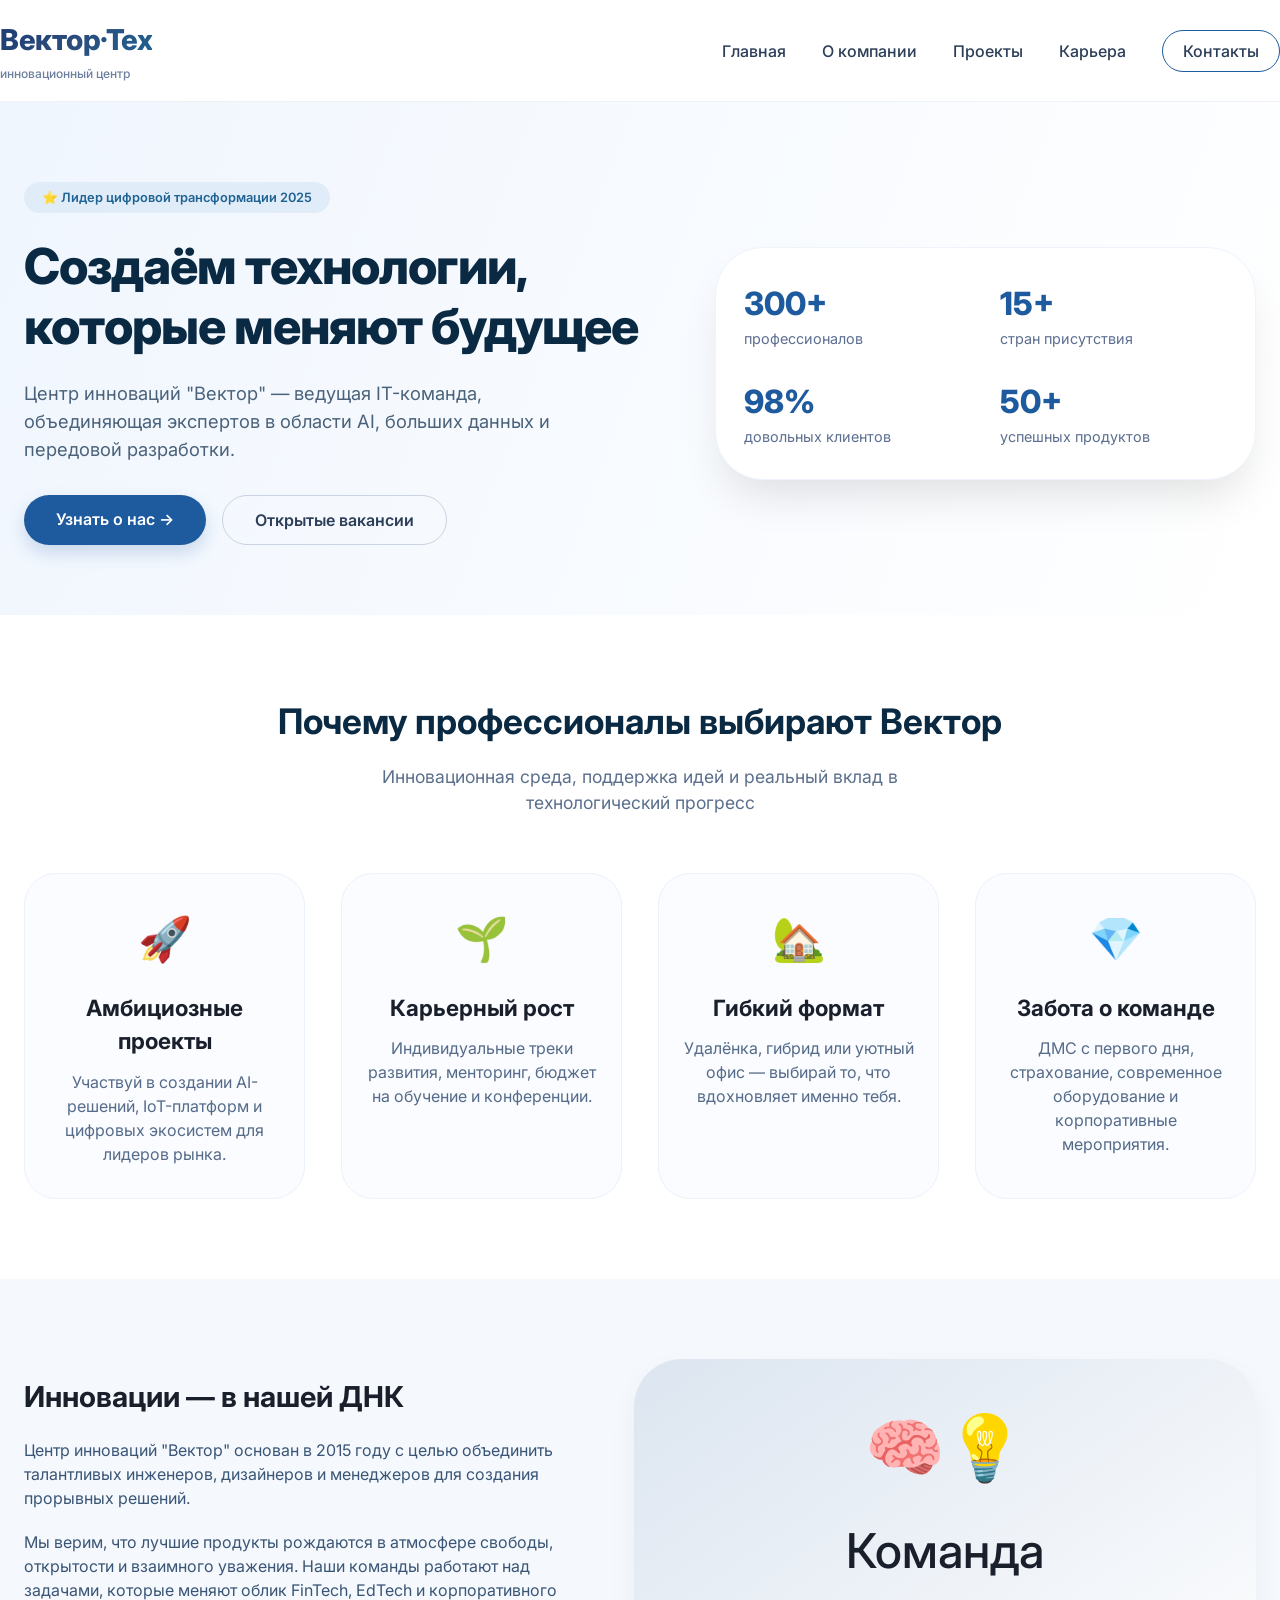
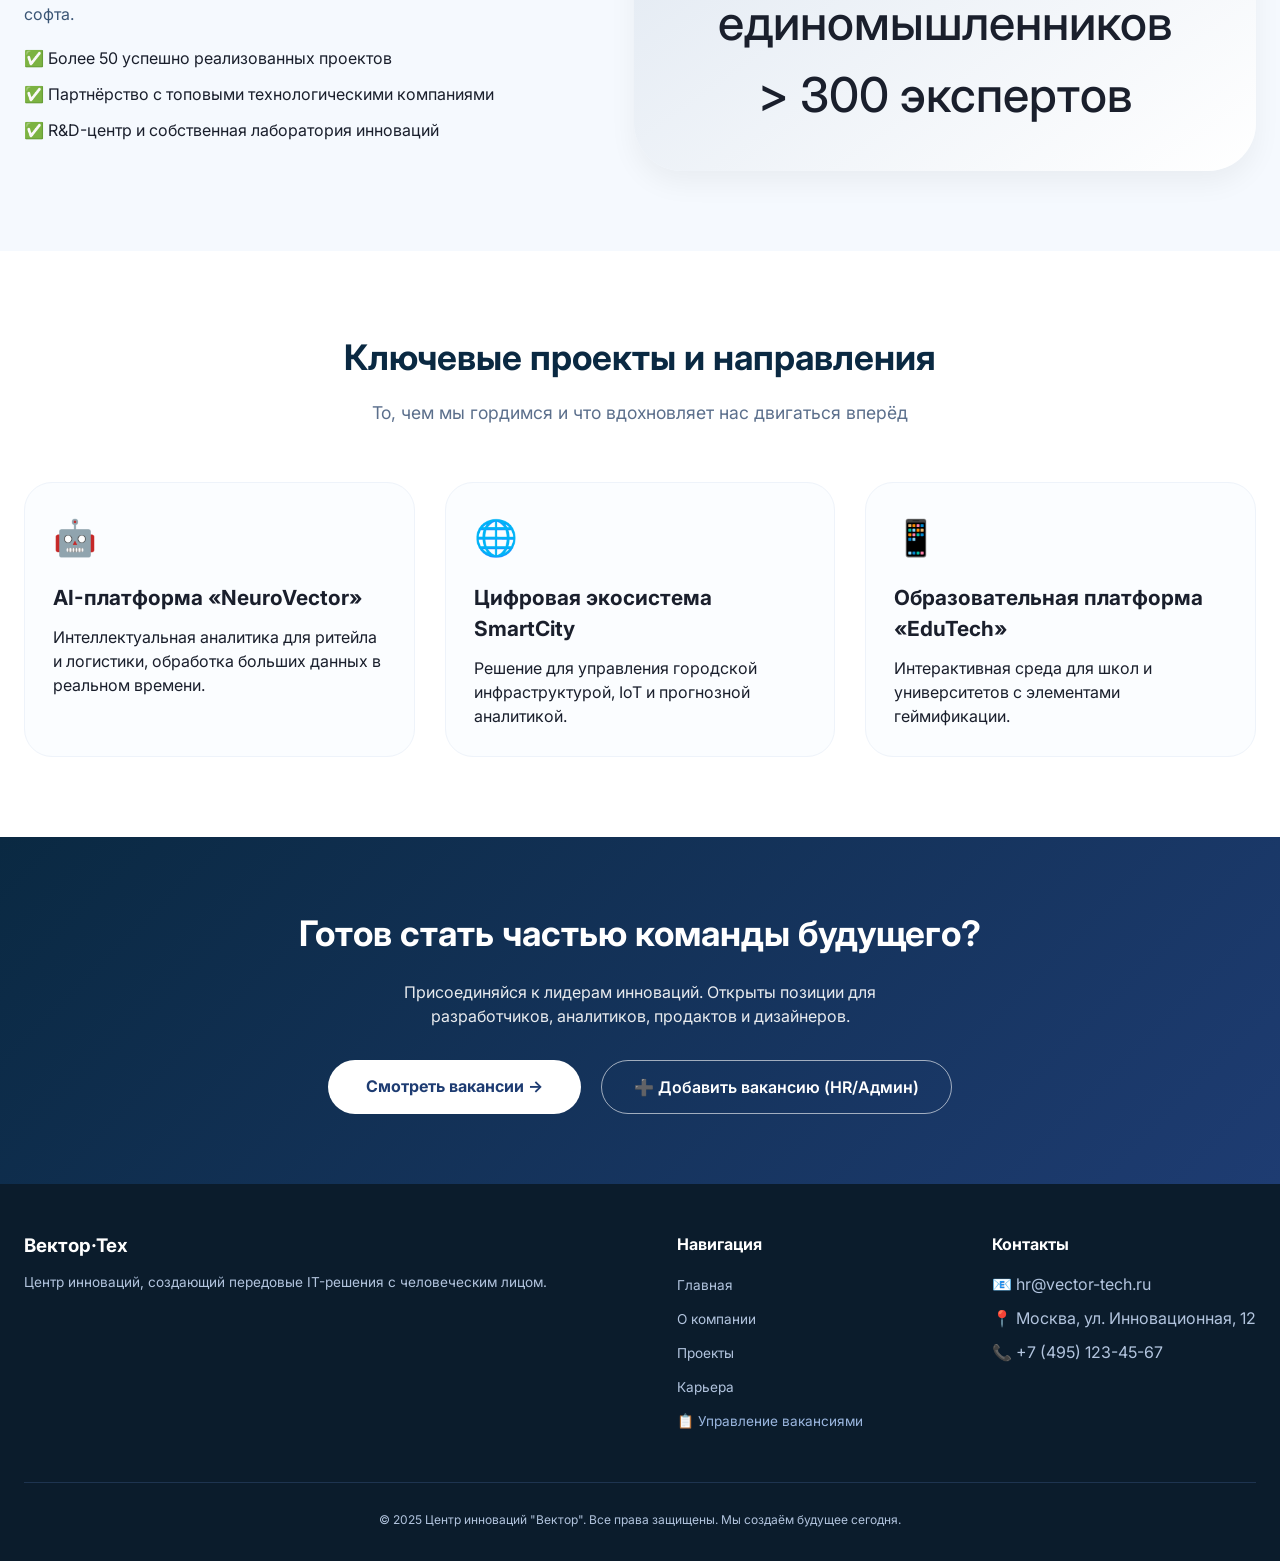
==== index.html @ 65efd5c1 "Add files via upload" ====
<!DOCTYPE html>
<html lang="ru">
<head>
    <meta charset="UTF-8">
    <meta name="viewport" content="width=device-width, initial-scale=1.0, user-scalable=yes">
    <meta name="description" content="Центр инноваций Вектор — ведущая IT-компания, создающая цифровые решения будущего. Карьера, проекты, инновации, команда профессионалов.">
    <title>Центр инноваций "Вектор" | Главная — технологии будущего</title>
    <link href="https://fonts.googleapis.com/css2?family=Inter:opsz,wght@14..32,300;14..32,400;14..32,500;14..32,600;14..32,700;14..32,800&display=swap" rel="stylesheet">
    <style>
        * {
            margin: 0;
            padding: 0;
            box-sizing: border-box;
        }

        body {
            font-family: 'Inter', sans-serif;
            background: #ffffff;
            color: #1a1f2c;
            line-height: 1.5;
            scroll-behavior: smooth;
        }

        .container {
            max-width: 1280px;
            margin: 0 auto;
            padding: 0 24px;
        }

        /* Header */
        .header {
            background: rgba(255,255,255,0.96);
            backdrop-filter: blur(8px);
            border-bottom: 1px solid #eef2f6;
            position: sticky;
            top: 0;
            z-index: 100;
        }

        .header-inner {
            display: flex;
            align-items: center;
            justify-content: space-between;
            flex-wrap: wrap;
            gap: 20px;
            padding: 18px 0;
        }

        .logo h1 {
            font-size: 1.8rem;
            font-weight: 800;
            background: linear-gradient(135deg, #1e3c72, #2b4c7c, #1f6392);
            background-clip: text;
            -webkit-background-clip: text;
            color: transparent;
            letter-spacing: -0.5px;
        }
        .logo span {
            font-size: 0.75rem;
            font-weight: 500;
            color: #6c7f9e;
            display: block;
            margin-top: 4px;
        }

        .nav-links {
            display: flex;
            gap: 36px;
            align-items: center;
        }
        .nav-links a {
            text-decoration: none;
            font-weight: 500;
            color: #2c3e58;
            transition: 0.2s;
            font-size: 1rem;
        }
        .nav-links a:hover {
            color: #1e5b9e;
        }
        .btn-outline-light {
            background: transparent;
            border: 1.5px solid #1e5b9e;
            padding: 8px 20px;
            border-radius: 40px;
            color: #1e5b9e;
            font-weight: 600;
            transition: 0.2s;
            text-decoration: none;
            display: inline-block;
        }
        .btn-outline-light:hover {
            background: #1e5b9e;
            color: white;
        }

        /* Hero секция */
        .hero {
            background: linear-gradient(110deg, #f0f6fe 0%, #ffffff 100%);
            padding: 80px 0 70px;
            position: relative;
            overflow: hidden;
        }
        .hero-grid {
            display: flex;
            flex-wrap: wrap;
            align-items: center;
            justify-content: space-between;
            gap: 48px;
        }
        .hero-content {
            flex: 1.2;
            min-width: 280px;
        }
        .hero-badge {
            background: #e1ecf9;
            display: inline-block;
            padding: 6px 18px;
            border-radius: 40px;
            font-size: 0.8rem;
            font-weight: 600;
            color: #1f6392;
            margin-bottom: 24px;
        }
        .hero-content h2 {
            font-size: 3.1rem;
            font-weight: 800;
            line-height: 1.2;
            color: #0a2942;
            margin-bottom: 24px;
            letter-spacing: -0.02em;
        }
        .hero-content p {
            font-size: 1.15rem;
            color: #4a627a;
            max-width: 540px;
            margin-bottom: 32px;
        }
        .hero-buttons {
            display: flex;
            gap: 16px;
            flex-wrap: wrap;
        }
        .btn-primary {
            background: #1e5b9e;
            color: white;
            padding: 12px 32px;
            border-radius: 44px;
            text-decoration: none;
            font-weight: 600;
            transition: 0.25s;
            display: inline-block;
            box-shadow: 0 8px 18px rgba(30,91,158,0.2);
        }
        .btn-primary:hover {
            background: #0f4574;
            transform: translateY(-2px);
            box-shadow: 0 12px 22px rgba(30,91,158,0.25);
        }
        .btn-secondary {
            background: transparent;
            border: 1.5px solid #cad3e2;
            color: #2c3e58;
            padding: 12px 32px;
            border-radius: 44px;
            text-decoration: none;
            font-weight: 600;
            transition: 0.2s;
            display: inline-block;
        }
        .btn-secondary:hover {
            border-color: #1e5b9e;
            color: #1e5b9e;
            background: #f5faff;
        }
        .hero-stats {
            flex: 0.9;
            background: white;
            border-radius: 48px;
            padding: 32px 28px;
            box-shadow: 0 25px 45px -12px rgba(0,0,0,0.12);
            border: 1px solid #eef3fc;
        }
        .stats-grid {
            display: grid;
            grid-template-columns: 1fr 1fr;
            gap: 28px;
        }
        .stat-item h3 {
            font-size: 2rem;
            font-weight: 800;
            color: #1e5b9e;
        }
        .stat-item p {
            font-size: 0.9rem;
            color: #5c6f91;
        }

        /* Преимущества */
        .features {
            padding: 80px 0;
            background: #ffffff;
        }
        .section-title {
            text-align: center;
            font-size: 2.2rem;
            font-weight: 700;
            margin-bottom: 16px;
            color: #0a2942;
        }
        .section-sub {
            text-align: center;
            color: #5b6f8c;
            max-width: 640px;
            margin: 0 auto 56px;
            font-size: 1.1rem;
        }
        .features-grid {
            display: grid;
            grid-template-columns: repeat(auto-fit, minmax(270px, 1fr));
            gap: 36px;
        }
        .feature-card {
            background: #fafcff;
            border-radius: 32px;
            padding: 32px 24px;
            text-align: center;
            transition: 0.25s;
            border: 1px solid #ecf2f9;
        }
        .feature-card:hover {
            transform: translateY(-6px);
            border-color: #dce5f0;
            box-shadow: 0 20px 30px -12px rgba(0,0,0,0.08);
        }
        .feature-icon {
            font-size: 2.7rem;
            margin-bottom: 20px;
        }
        .feature-card h3 {
            font-size: 1.4rem;
            margin-bottom: 12px;
        }
        .feature-card p {
            color: #556b89;
        }

        /* О компании */
        .about {
            background: #f5f9fe;
            padding: 80px 0;
        }
        .about-grid {
            display: flex;
            flex-wrap: wrap;
            gap: 48px;
            align-items: center;
        }
        .about-text {
            flex: 1;
        }
        .about-text h3 {
            font-size: 1.8rem;
            font-weight: 700;
            margin-bottom: 20px;
        }
        .about-text p {
            color: #3a5575;
            margin-bottom: 20px;
        }
        .about-list {
            list-style: none;
            margin-top: 20px;
        }
        .about-list li {
            margin-bottom: 12px;
            display: flex;
            align-items: center;
            gap: 12px;
        }
        .about-image {
            flex: 1;
            background: linear-gradient(145deg, #dce5f0, #ffffff);
            border-radius: 48px;
            padding: 40px 30px;
            text-align: center;
            font-size: 3rem;
            box-shadow: 0 12px 28px rgba(0,0,0,0.05);
        }

        /* Проекты */
        .projects {
            padding: 80px 0;
            background: white;
        }
        .projects-slider {
            display: grid;
            grid-template-columns: repeat(auto-fit, minmax(300px, 1fr));
            gap: 30px;
            margin-top: 30px;
        }
        .project-card {
            background: #fbfdff;
            border-radius: 28px;
            padding: 28px;
            border: 1px solid #eef3fa;
            transition: 0.2s;
        }
        .project-icon {
            font-size: 2.2rem;
            margin-bottom: 18px;
        }
        .project-card h4 {
            font-size: 1.3rem;
            margin-bottom: 12px;
        }

        /* CTA */
        .cta {
            background: linear-gradient(135deg, #0a2942 0%, #1e3c72 100%);
            padding: 70px 0;
            text-align: center;
            color: white;
        }
        .cta h2 {
            font-size: 2.2rem;
            margin-bottom: 20px;
        }
        .cta p {
            max-width: 560px;
            margin: 0 auto 32px;
            opacity: 0.9;
        }
        .cta-buttons {
            display: flex;
            flex-wrap: wrap;
            justify-content: center;
            gap: 20px;
        }
        .btn-white {
            background: white;
            color: #1e3c72;
            padding: 14px 38px;
            border-radius: 44px;
            font-weight: 700;
            text-decoration: none;
            display: inline-block;
            transition: 0.2s;
        }
        .btn-white:hover {
            transform: scale(1.02);
            box-shadow: 0 8px 20px rgba(0,0,0,0.2);
        }
        .btn-outline-admin {
            background: transparent;
            border: 1.5px solid rgba(255,255,255,0.6);
            color: white;
            padding: 14px 32px;
            border-radius: 44px;
            font-weight: 600;
            text-decoration: none;
            display: inline-block;
            transition: 0.2s;
        }
        .btn-outline-admin:hover {
            background: rgba(255,255,255,0.15);
            border-color: white;
        }

        /* Footer */
        .footer {
            background: #0b1c2c;
            color: #b2c4de;
            padding: 48px 0 32px;
        }
        .footer-grid {
            display: flex;
            flex-wrap: wrap;
            justify-content: space-between;
            gap: 40px;
            margin-bottom: 40px;
        }
        .footer-col p {
            margin-top: 12px;
            font-size: 0.85rem;
        }
        .footer-col h4 {
            color: white;
            margin-bottom: 16px;
            font-size: 1rem;
        }
        .footer-links {
            list-style: none;
        }
        .footer-links li {
            margin-bottom: 10px;
        }
        .footer-links a {
            color: #b2c4de;
            text-decoration: none;
            font-size: 0.85rem;
        }
        .footer-links a:hover {
            color: white;
        }
        .copyright {
            text-align: center;
            padding-top: 28px;
            border-top: 1px solid #1e3450;
            font-size: 0.75rem;
        }

        @media (max-width: 800px) {
            .hero-content h2 {
                font-size: 2.2rem;
            }
            .hero-grid {
                flex-direction: column;
            }
            .header-inner {
                flex-direction: column;
            }
            .section-title {
                font-size: 1.8rem;
            }
            .cta-buttons {
                flex-direction: column;
                align-items: center;
            }
        }
    </style>
</head>
<body>

<header class="header">
    <div class="container header-inner">
        <div class="logo">
            <h1>Вектор·Тех</h1>
            <span>инновационный центр</span>
        </div>
        <div class="nav-links">
            <a href="index.html">Главная</a>
            <a href="#about">О компании</a>
            <a href="#projects">Проекты</a>
            <a href="index2.html" id="careersLink">Карьера</a>
            <a href="#contacts" class="btn-outline-light" id="contactsLink">Контакты</a>
        </div>
    </div>
</header>

<main>
    <!-- Hero блок -->
    <section class="hero">
        <div class="container hero-grid">
            <div class="hero-content">
                <div class="hero-badge">⭐ Лидер цифровой трансформации 2025</div>
                <h2>Создаём технологии,<br>которые меняют будущее</h2>
                <p>Центр инноваций "Вектор" — ведущая IT-команда, объединяющая экспертов в области AI, больших данных и передовой разработки.</p>
                <div class="hero-buttons">
                    <a href="#about" class="btn-primary">Узнать о нас →</a>
                    <a href="index.html" class="btn-secondary">Открытые вакансии</a><!-- смена порта -->
                </div>
            </div>
            <div class="hero-stats">
                <div class="stats-grid">
                    <div class="stat-item">
                        <h3>300+</h3>
                        <p>профессионалов</p>
                    </div>
                    <div class="stat-item">
                        <h3>15+</h3>
                        <p>стран присутствия</p>
                    </div>
                    <div class="stat-item">
                        <h3>98%</h3>
                        <p>довольных клиентов</p>
                    </div>
                    <div class="stat-item">
                        <h3>50+</h3>
                        <p>успешных продуктов</p>
                    </div>
                </div>
            </div>
        </div>
    </section>

    <!-- Преимущества -->
    <section class="features">
        <div class="container">
            <h2 class="section-title">Почему профессионалы выбирают Вектор</h2>
            <p class="section-sub">Инновационная среда, поддержка идей и реальный вклад в технологический прогресс</p>
            <div class="features-grid">
                <div class="feature-card">
                    <div class="feature-icon">🚀</div>
                    <h3>Амбициозные проекты</h3>
                    <p>Участвуй в создании AI-решений, IoT-платформ и цифровых экосистем для лидеров рынка.</p>
                </div>
                <div class="feature-card">
                    <div class="feature-icon">🌱</div>
                    <h3>Карьерный рост</h3>
                    <p>Индивидуальные треки развития, менторинг, бюджет на обучение и конференции.</p>
                </div>
                <div class="feature-card">
                    <div class="feature-icon">🏡</div>
                    <h3>Гибкий формат</h3>
                    <p>Удалёнка, гибрид или уютный офис — выбирай то, что вдохновляет именно тебя.</p>
                </div>
                <div class="feature-card">
                    <div class="feature-icon">💎</div>
                    <h3>Забота о команде</h3>
                    <p>ДМС с первого дня, страхование, современное оборудование и корпоративные мероприятия.</p>
                </div>
            </div>
        </div>
    </section>

    <!-- О компании -->
    <section id="about" class="about">
        <div class="container about-grid">
            <div class="about-text">
                <h3>Инновации — в нашей ДНК</h3>
                <p>Центр инноваций "Вектор" основан в 2015 году с целью объединить талантливых инженеров, дизайнеров и менеджеров для создания прорывных решений.</p>
                <p>Мы верим, что лучшие продукты рождаются в атмосфере свободы, открытости и взаимного уважения. Наши команды работают над задачами, которые меняют облик FinTech, EdTech и корпоративного софта.</p>
                <ul class="about-list">
                    <li>✅ Более 50 успешно реализованных проектов</li>
                    <li>✅ Партнёрство с топовыми технологическими компаниями</li>
                    <li>✅ R&D-центр и собственная лаборатория инноваций</li>
                </ul>
            </div>
            <div class="about-image">
                <span style="font-size: 4rem;">🧠💡</span>
                <p style="margin-top: 20px; font-weight: 500;">Команда единомышленников<br> > 300 экспертов</p>
            </div>
        </div>
    </section>

    <!-- Проекты -->
    <section id="projects" class="projects">
        <div class="container">
            <h2 class="section-title">Ключевые проекты и направления</h2>
            <p class="section-sub">То, чем мы гордимся и что вдохновляет нас двигаться вперёд</p>
            <div class="projects-slider">
                <div class="project-card">
                    <div class="project-icon">🤖</div>
                    <h4>AI-платформа «NeuroVector»</h4>
                    <p>Интеллектуальная аналитика для ритейла и логистики, обработка больших данных в реальном времени.</p>
                </div>
                <div class="project-card">
                    <div class="project-icon">🌐</div>
                    <h4>Цифровая экосистема SmartCity</h4>
                    <p>Решение для управления городской инфраструктурой, IoT и прогнозной аналитикой.</p>
                </div>
                <div class="project-card">
                    <div class="project-icon">📱</div>
                    <h4>Образовательная платформа «EduTech»</h4>
                    <p>Интерактивная среда для школ и университетов с элементами геймификации.</p>
                </div>
            </div>
        </div>
    </section>

    <!-- CTA Карьера + Кнопка добавления вакансий -->
    <section class="cta">
        <div class="container">
            <h2>Готов стать частью команды будущего?</h2>
            <p>Присоединяйся к лидерам инноваций. Открыты позиции для разработчиков, аналитиков, продактов и дизайнеров.</p>
            <div class="cta-buttons">
                <a href="index.html" class="btn-white">Смотреть вакансии →</a>
                <!-- Новая кнопка для добавления вакансий (административный доступ) -->
                <a href="add-vacancy.html" class="btn-outline-admin">➕ Добавить вакансию (HR/Админ)</a>
            </div>
        </div>
    </section>
</main>

<footer class="footer">
    <div class="container">
        <div class="footer-grid">
            <div class="footer-col">
                <h3 style="color:white; margin-bottom:12px;">Вектор·Тех</h3>
                <p>Центр инноваций, создающий передовые IT-решения с человеческим лицом.</p>
            </div>
            <div class="footer-col">
                <h4>Навигация</h4>
                <ul class="footer-links">
                    <li><a href="index.html">Главная</a></li>
                    <li><a href="#about">О компании</a></li>
                    <li><a href="#projects">Проекты</a></li>
                    <li><a href="index2.html">Карьера</a></li>
                    <!-- дополнительная ссылка для администрирования вакансий -->
                    <li><a href="add-vacancy.html" style="color:#9bb7e0;">📋 Управление вакансиями</a></li>
                </ul>
            </div>
            <div class="footer-col" id="contacts">
                <h4>Контакты</h4>
                <ul class="footer-links">
                    <li>📧 hr@vector-tech.ru</li>
                    <li>📍 Москва, ул. Инновационная, 12</li>
                    <li>📞 +7 (495) 123-45-67</li>
                </ul>
            </div>
        </div>
        <div class="copyright">
            <p>© 2025 Центр инноваций "Вектор". Все права защищены. Мы создаём будущее сегодня.</p>
        </div>
    </div>
</footer>

<script>
    // Плавная прокрутка для внутренних якорей
    document.querySelectorAll('a[href^="#"]').forEach(anchor => {
        anchor.addEventListener('click', function(e) {
            const href = this.getAttribute('href');
            if(href === "#" || href === "#about" || href === "#projects" || href === "#contacts") {
                const targetId = href === "#" ? null : href;
                if(targetId) {
                    const targetElement = document.querySelector(targetId);
                    if(targetElement) {
                        e.preventDefault();
                        targetElement.scrollIntoView({ behavior: 'smooth' });
                    }
                }
            }
        });
    });

    // Обработка кнопки "Узнать о нас"
    const aboutBtn = document.querySelector('.btn-primary');
    if(aboutBtn && aboutBtn.getAttribute('href') === "#about") {
        aboutBtn.addEventListener('click', function(e) {
            e.preventDefault();
            const aboutSection = document.getElementById('about');
            if(aboutSection) aboutSection.scrollIntoView({ behavior: 'smooth' });
        });
    }

    // Для ссылки "Контакты" в header
    const contactsHeaderLink = document.getElementById('contactsLink');
    if(contactsHeaderLink) {
        contactsHeaderLink.addEventListener('click', function(e) {
            e.preventDefault();
            const contactsSection = document.getElementById('contacts');
            if(contactsSection) contactsSection.scrollIntoView({ behavior: 'smooth' });
        });
    }
</script>

<!-- 
    ============================================================
    ИНСТРУКЦИЯ по созданию страницы добавления вакансий (add-vacancy.html)
    Чтобы кнопка "Добавить вакансию" работала, создайте файл add-vacancy.html
    в той же директории. Ниже представлен минимальный пример такой страницы.
    Вы можете расширить её под свои нужды (админ-панель, база данных и т.д.).
    ============================================================

    СОДЕРЖАНИЕ ФАЙЛА add-vacancy.html (пример):

    <!DOCTYPE html>
    <html lang="ru">
    <head>
        <meta charset="UTF-8">
        <meta name="viewport" content="width=device-width, initial-scale=1.0">
        <title>Добавление вакансии | Центр инноваций Вектор</title>
        <link href="https://fonts.googleapis.com/css2?family=Inter:wght@300;400;500;600;700;800&display=swap" rel="stylesheet">
        <style>
            *{margin:0;padding:0;box-sizing:border-box;}
            body{font-family:'Inter',sans-serif;background:#f4f7fc;color:#1a1f2c;padding:40px 20px;}
            .container{max-width:900px;margin:0 auto;}
            .card{background:white;border-radius:36px;padding:40px;box-shadow:0 20px 35px -12px rgba(0,0,0,0.1);}
            h1{font-size:2rem;margin-bottom:8px;}
            .back-link{display:inline-block;margin-bottom:32px;color:#1e5b9e;text-decoration:none;font-weight:500;}
            .form-group{margin-bottom:24px;}
            label{font-weight:600;display:block;margin-bottom:8px;color:#0f2c44;}
            input, select, textarea{width:100%;padding:14px 18px;border:1px solid #dce5f0;border-radius:28px;font-family:inherit;font-size:1rem;transition:0.2s;}
            input:focus, select:focus, textarea:focus{outline:none;border-color:#1e5b9e;box-shadow:0 0 0 3px rgba(30,91,158,0.2);}
            button{background:#1e5b9e;color:white;border:none;padding:14px 32px;border-radius:44px;font-weight:700;font-size:1rem;cursor:pointer;transition:0.2s;}
            button:hover{background:#0f4574;}
            .message{margin-top:20px;padding:12px;border-radius:28px;display:none;}
            .success{background:#e0f2e9;color:#1e6f3f;}
            hr{margin:30px 0;border-color:#ecf2f9;}
            .jobs-preview{background:#fafcff;border-radius:28px;padding:20px;margin-top:30px;}
            .jobs-preview h3{font-size:1.2rem;margin-bottom:15px;}
            .job-item{background:white;border-radius:20px;padding:15px;margin-bottom:12px;border:1px solid #eef2fa;}
            @media(max-width:650px){.card{padding:24px;}}
        </style>
    </head>
    <body>
    <div class="container">
        <a href="index.html" class="back-link">← На главную</a>
        <div class="card">
            <h1>➕ Добавить новую вакансию</h1>
            <p style="margin-bottom:32px;color:#5c6f8e;">Заполните форму — информация появится на странице вакансий (требуется后端 интеграция или localStorage для демо).</p>
            <form id="vacancyForm">
                <div class="form-group"><label>Название вакансии *</label><input type="text" id="title" placeholder="Например: Senior React-разработчик" required></div>
                <div class="form-group"><label>Отдел / Департамент</label><select id="department"><option value="IT">IT</option><option value="Маркетинг">Маркетинг</option><option value="Продажи">Продажи</option><option value="Аналитика">Аналитика</option></select></div>
                <div class="form-group"><label>Локация</label><input type="text" id="location" placeholder="Москва / удалённо / гибрид"></div>
                <div class="form-group"><label>Зарплата</label><input type="text" id="salary" placeholder="от 200 000 ₽"></div>
                <div class="form-group"><label>Описание</label><textarea id="desc" rows="3" placeholder="Ключевые задачи и требования..."></textarea></div>
                <div class="form-group"><label>Теги (через запятую)</label><input type="text" id="tags" placeholder="React, TypeScript, Redux"></div>
                <button type="submit">📌 Опубликовать вакансию</button>
                <div id="formMessage" class="message"></div>
            </form>
            <hr>
            <div class="jobs-preview">
                <h3>📋 Недавно добавленные (демо)</h3>
                <div id="previewList">Загрузка...</div>
                <p style="font-size:0.75rem; margin-top:15px;">* В реальном проекте данные отправляются на сервер. Сейчас сохранение происходит в localStorage для демонстрации.</p>
            </div>
        </div>
    </div>
    <script>
        function loadDemoJobs(){ const raw=localStorage.getItem('custom_jobs'); const jobs=raw?JSON.parse(raw):[]; const previewDiv=document.getElementById('previewList'); if(!previewDiv) return; if(jobs.length===0){ previewDiv.innerHTML='<p style="color:#7e95b2;">Пока нет добавленных вакансий. Создайте первую!</p>'; return; } previewDiv.innerHTML=jobs.slice(-5).reverse().map(j=>`<div class="job-item"><strong>${j.title}</strong> — ${j.department} (${j.location})<br><small>${j.desc.substring(0,80)}...</small></div>`).join(''); }
        document.getElementById('vacancyForm').addEventListener('submit',function(e){ e.preventDefault(); const title=document.getElementById('title').value.trim(); const department=document.getElementById('department').value; const location=document.getElementById('location').value.trim()||"Москва/гибрид"; const salary=document.getElementById('salary').value.trim()||"договорная"; const desc=document.getElementById('desc').value.trim()||"Интересные задачи и профессиональный рост"; const tagsRaw=document.getElementById('tags').value.trim(); const tags=tagsRaw?tagsRaw.split(',').map(t=>t.trim()):[]; if(!title){ alert('Укажите название вакансии'); return; } const newJob={ id:Date.now(), title, department, location, salary, desc, tags:tags.length?tags:[department] }; const stored=localStorage.getItem('custom_jobs'); const currentJobs=stored?JSON.parse(stored):[]; currentJobs.push(newJob); localStorage.setItem('custom_jobs',JSON.stringify(currentJobs)); const msgDiv=document.getElementById('formMessage'); msgDiv.textContent='✔ Вакансия добавлена! Она появится в списке (требуется интеграция с основным файлом вакансий)'; msgDiv.className='message success'; msgDiv.style.display='block'; setTimeout(()=>{msgDiv.style.display='none';},4000); document.getElementById('vacancyForm').reset(); loadDemoJobs(); alert(`Вакансия "${title}" сохранена локально. Чтобы она отображалась на странице вакансий, необходимо объединить данные (в реальном проекте отправка на бэкенд).`); }); loadDemoJobs();
    </script>
    </body>
    </html>

    ============================================================
    Также не забудьте про существующую страницу вакансий (index.html или vacancies.html),
    которая должна отображать добавленные позиции. При необходимости доработайте её.
    ============================================================
-->
</body>
</html>
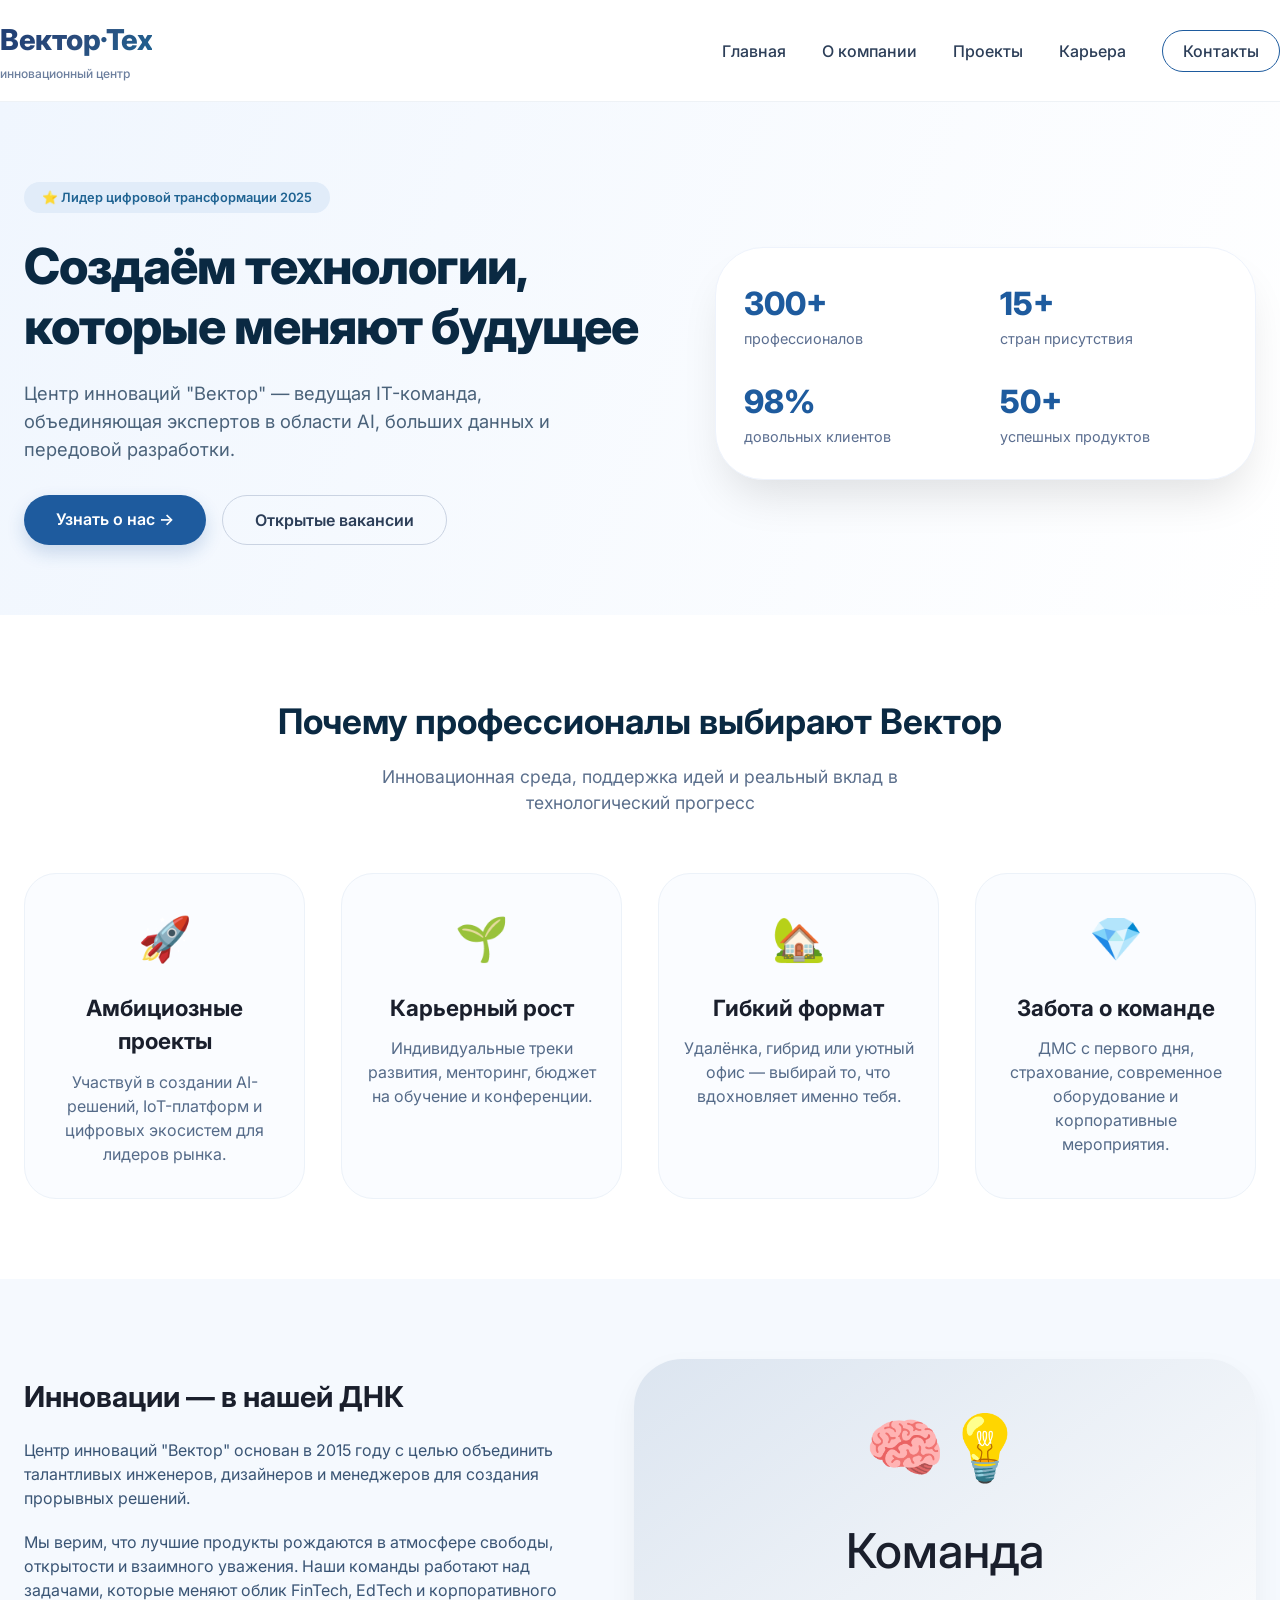
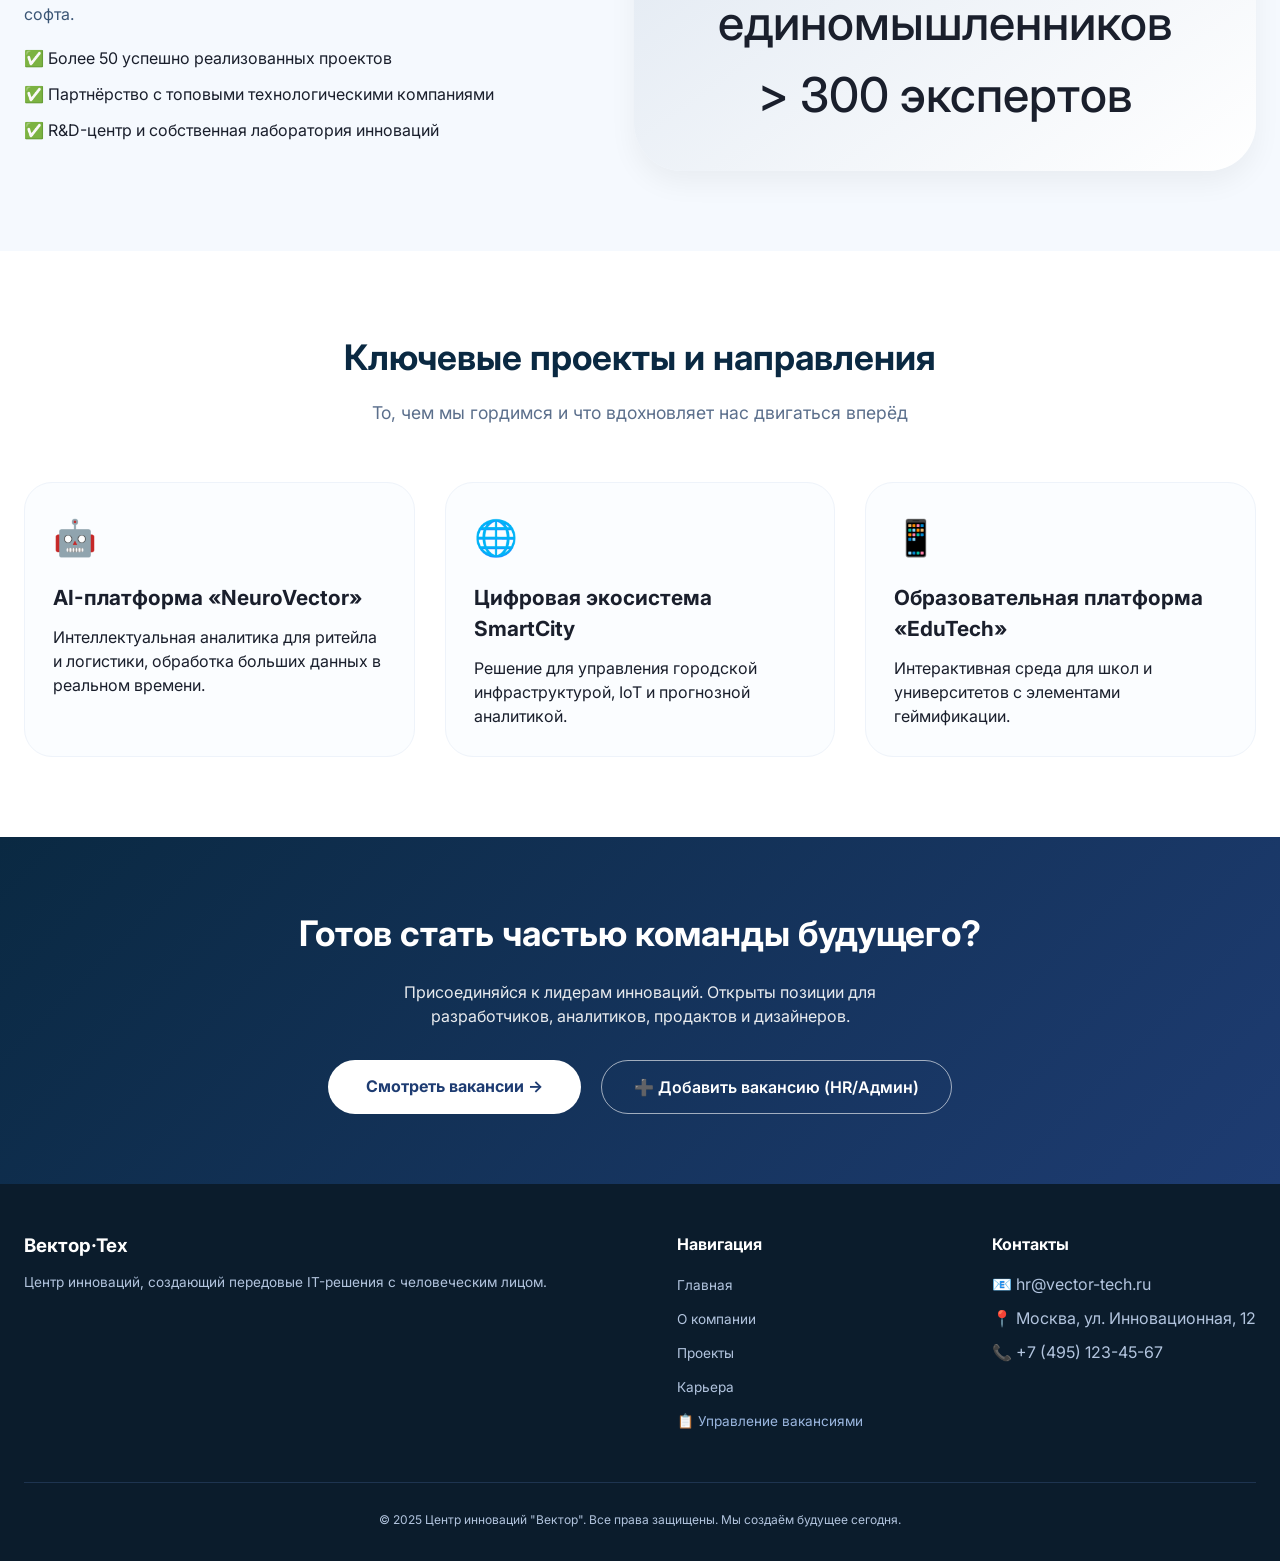
==== commit 8c92d3e4: "Update index.html" ====
--- a/index.html
+++ b/index.html
@@ -458,7 +458,7 @@
                 <p>Центр инноваций "Вектор" — ведущая IT-команда, объединяющая экспертов в области AI, больших данных и передовой разработки.</p>
                 <div class="hero-buttons">
                     <a href="#about" class="btn-primary">Узнать о нас →</a>
-                    <a href="index.html" class="btn-secondary">Открытые вакансии</a><!-- смена порта -->
+                    <a href="index2.html" class="btn-secondary">Открытые вакансии</a><!-- смена порта -->
                 </div>
             </div>
             <div class="hero-stats">
@@ -721,4 +721,4 @@
     ============================================================
 -->
 </body>
-</html>+</html>
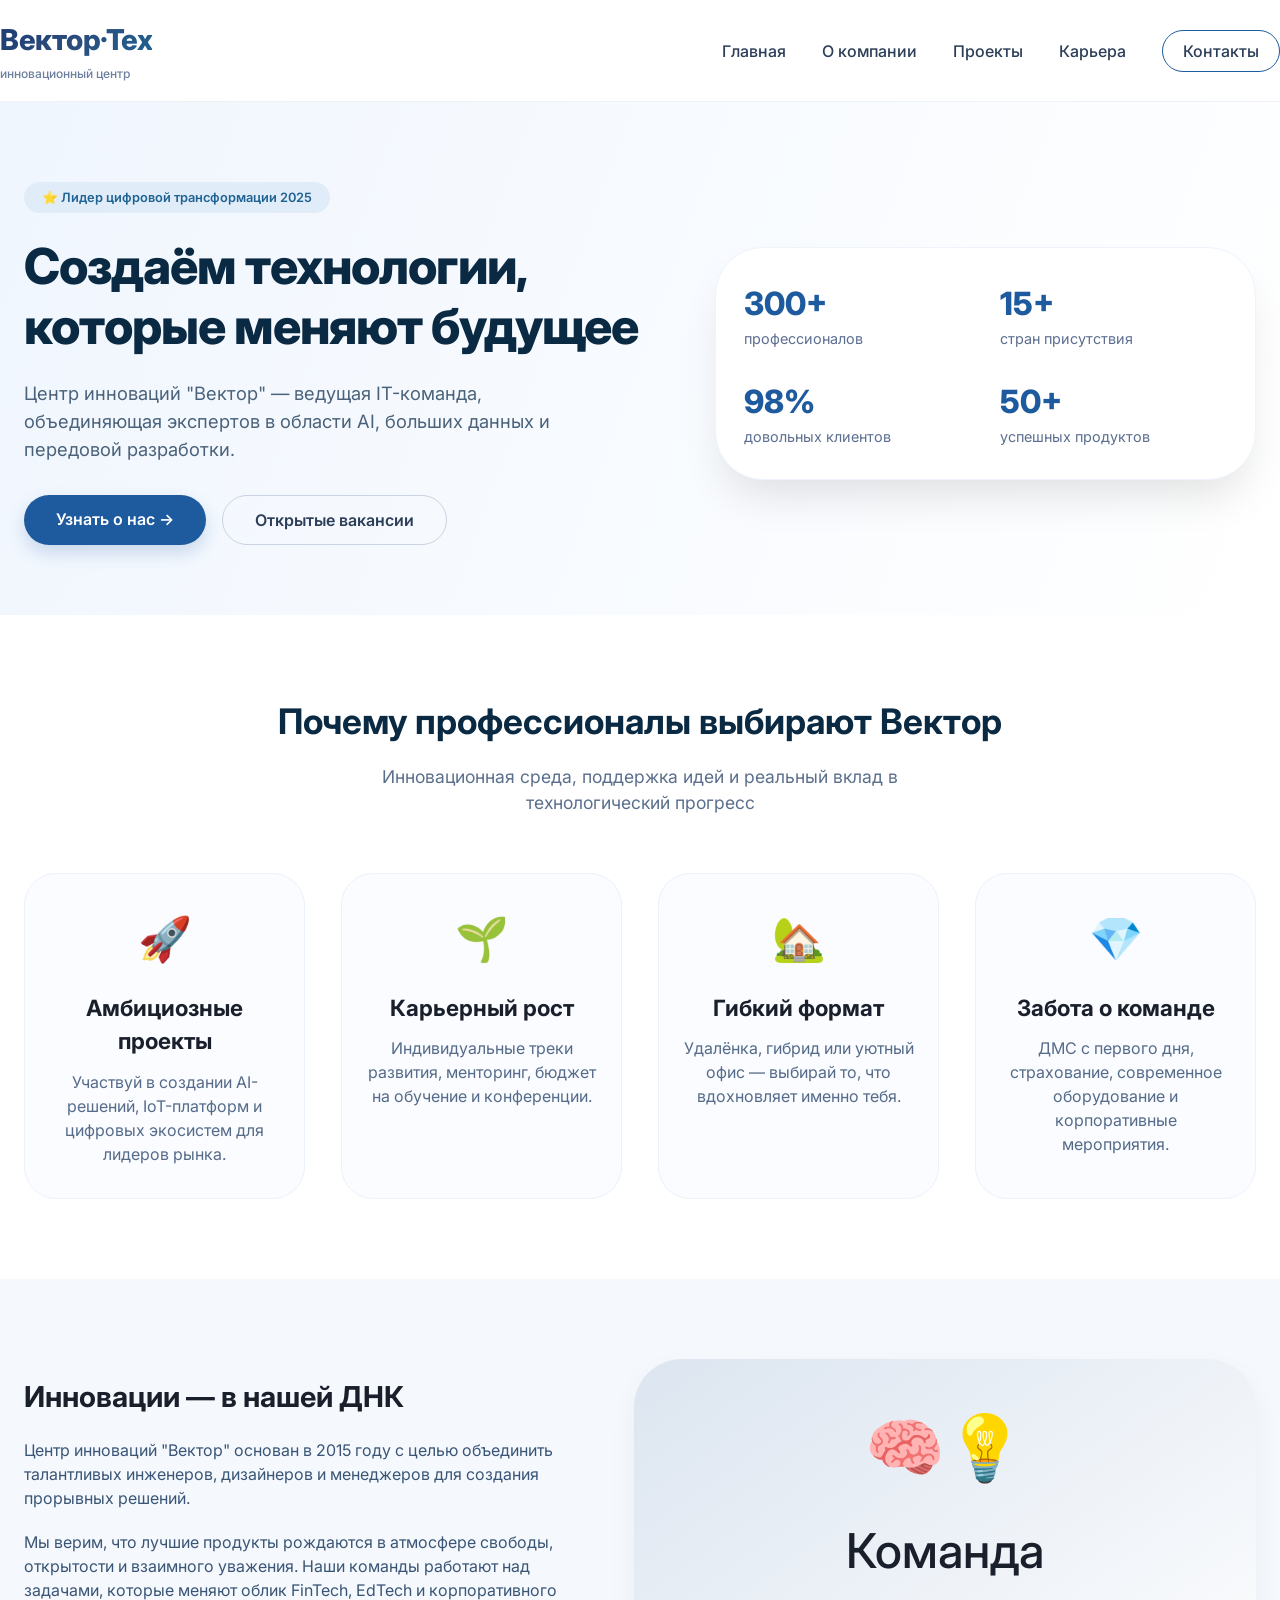
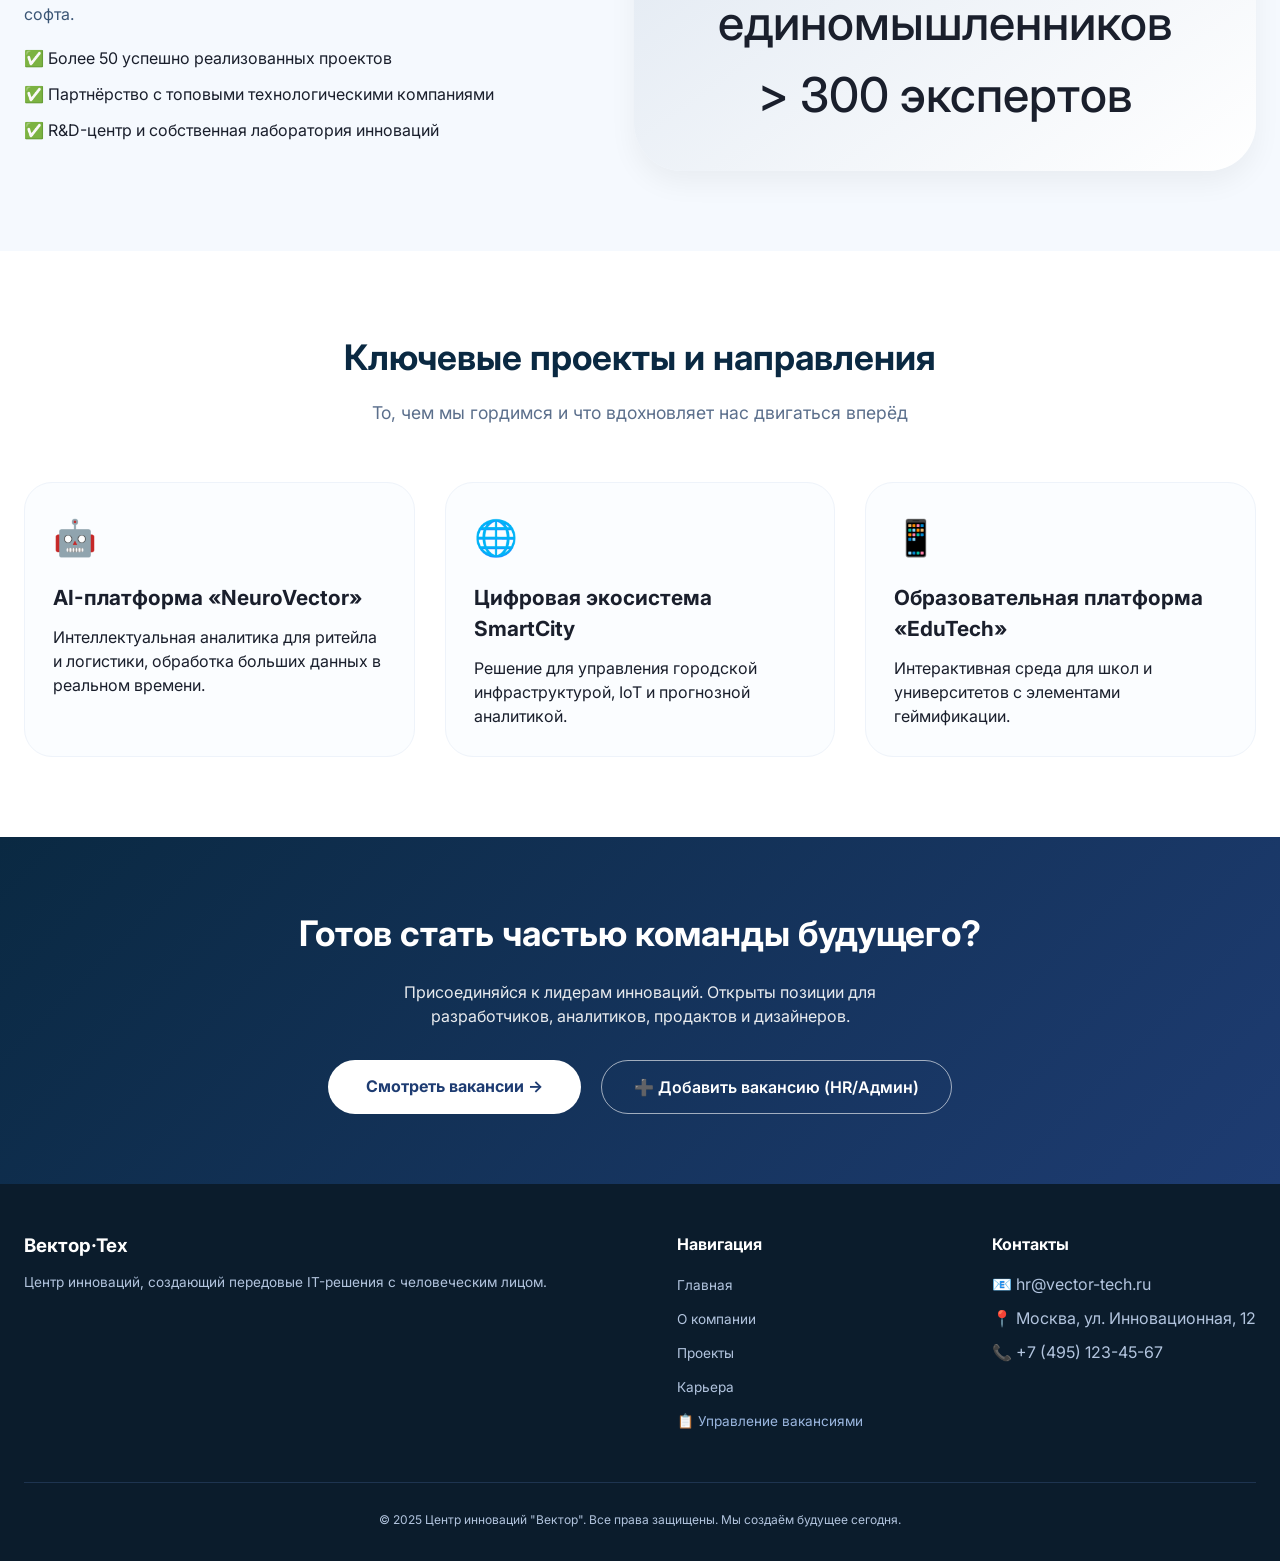
==== commit 385d251c: "Update index.html" ====
--- a/index.html
+++ b/index.html
@@ -1,6 +1,19 @@
 <!DOCTYPE html>
 <html lang="ru">
 <head>
+    <!-- Yandex.Metrika counter -->
+<script type="text/javascript">
+    (function(m,e,t,r,i,k,a){
+        m[i]=m[i]||function(){(m[i].a=m[i].a||[]).push(arguments)};
+        m[i].l=1*new Date();
+        for (var j = 0; j < document.scripts.length; j++) {if (document.scripts[j].src === r) { return; }}
+        k=e.createElement(t),a=e.getElementsByTagName(t)[0],k.async=1,k.src=r,a.parentNode.insertBefore(k,a)
+    })(window, document,'script','https://mc.yandex.ru/metrika/tag.js?id=109938441', 'ym');
+
+    ym(109938441, 'init', {ssr:true, webvisor:true, clickmap:true, ecommerce:"dataLayer", referrer: document.referrer, url: location.href, accurateTrackBounce:true, trackLinks:true});
+</script>
+<noscript><div><img src="https://mc.yandex.ru/watch/109938441" style="position:absolute; left:-9999px;" alt="" /></div></noscript>
+<!-- /Yandex.Metrika counter -->
     <meta charset="UTF-8">
     <meta name="viewport" content="width=device-width, initial-scale=1.0, user-scalable=yes">
     <meta name="description" content="Центр инноваций Вектор — ведущая IT-компания, создающая цифровые решения будущего. Карьера, проекты, инновации, команда профессионалов.">
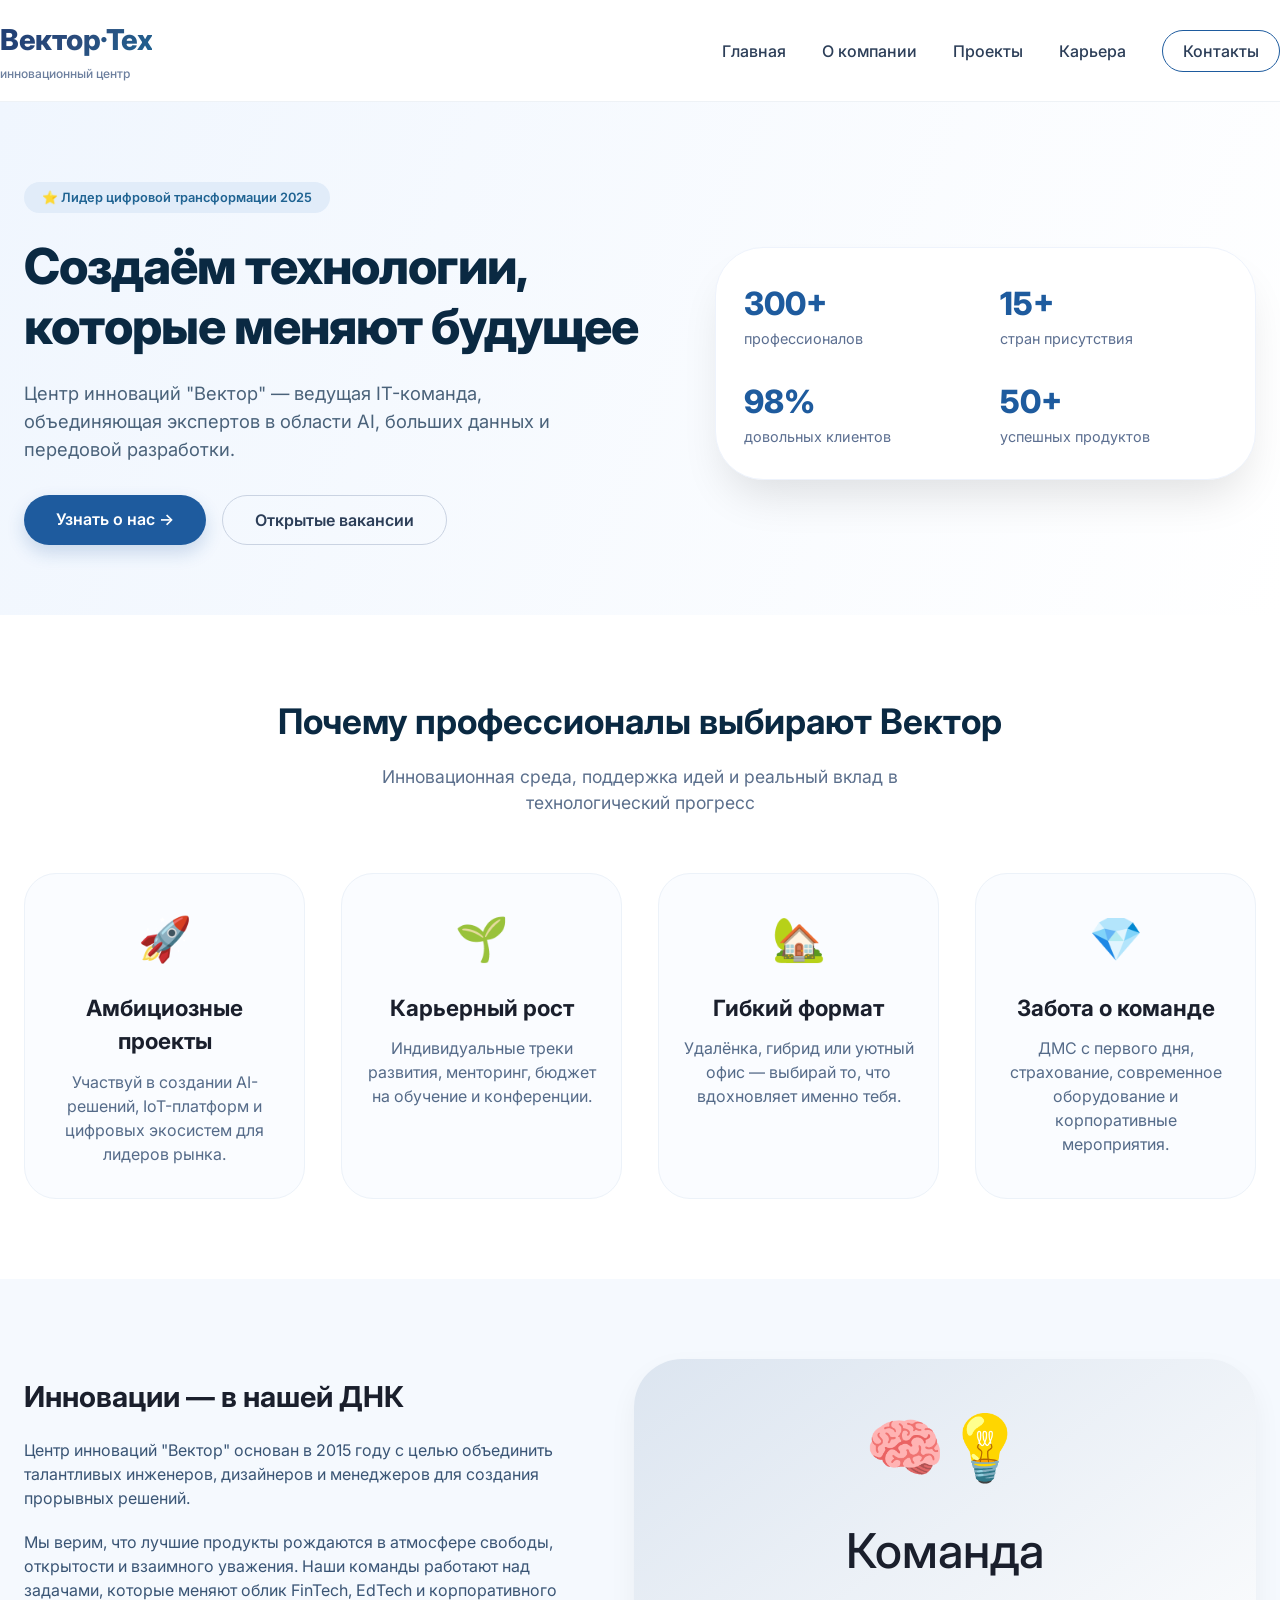
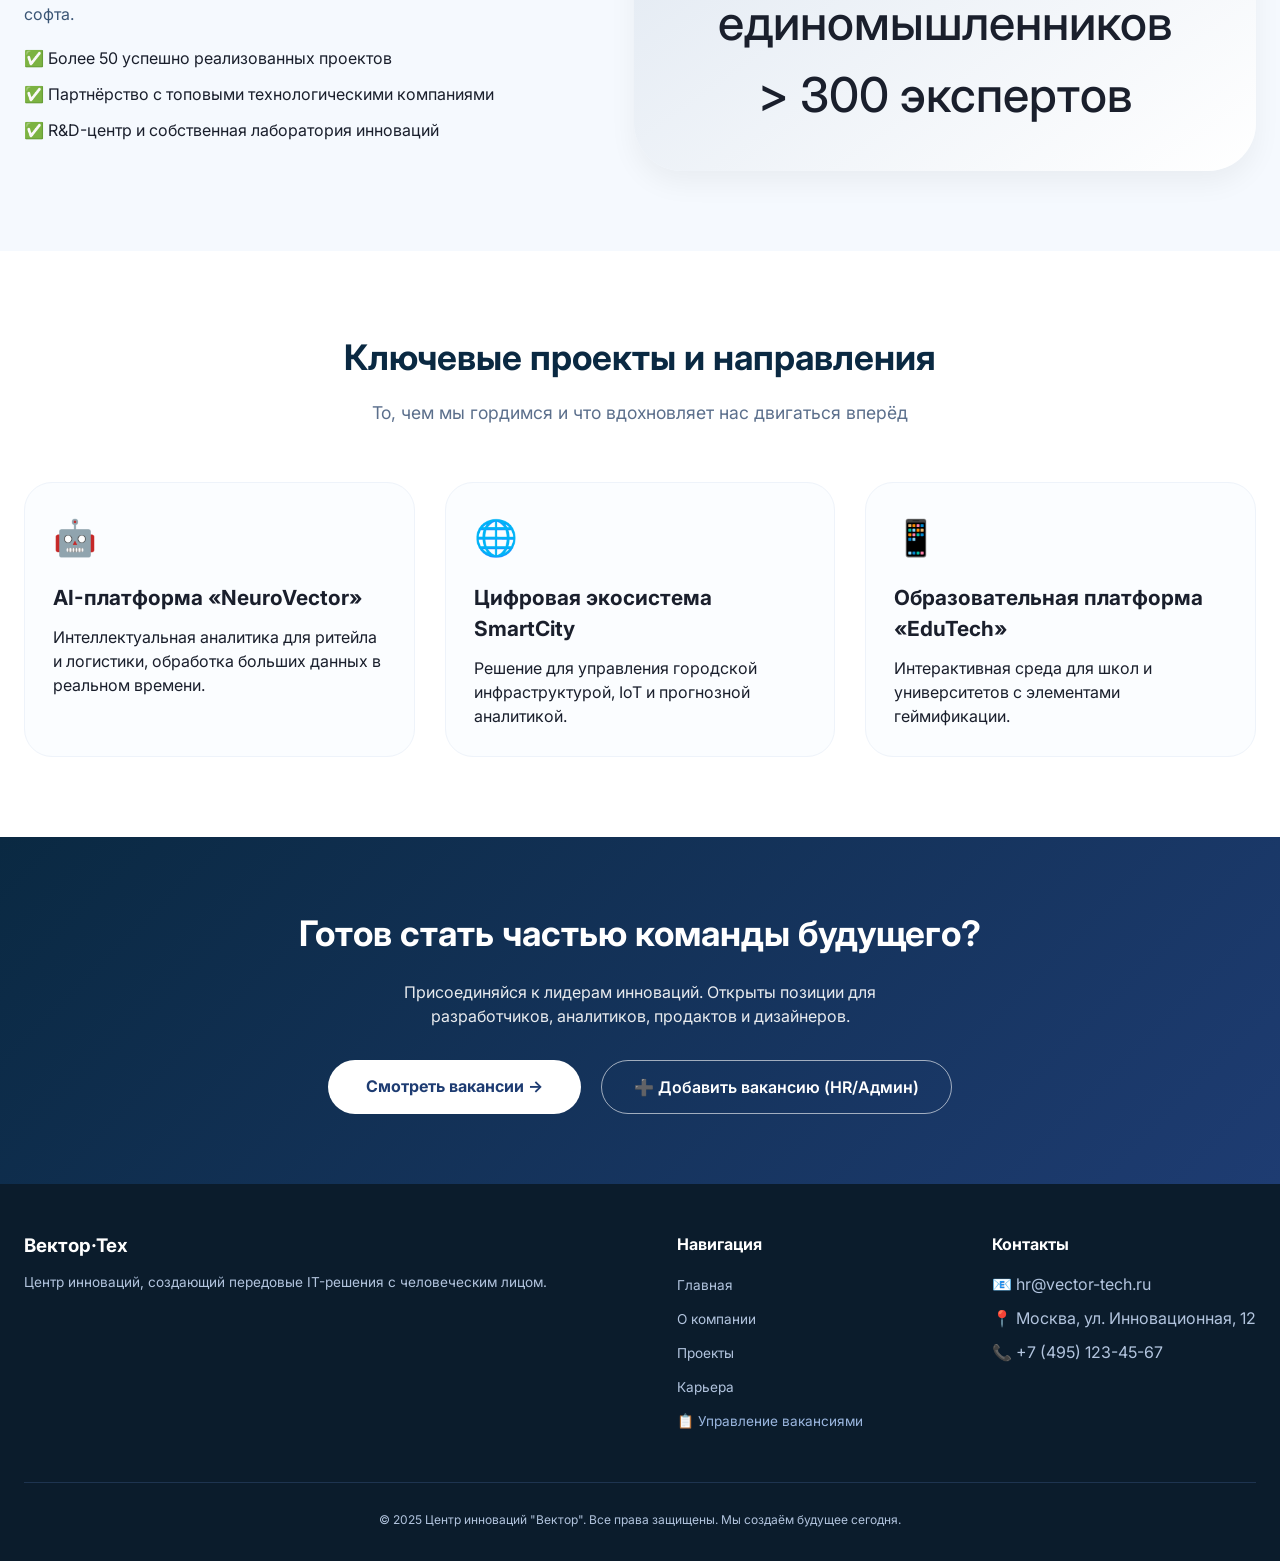
==== commit 2818611c: "Update index.html" ====
--- a/index.html
+++ b/index.html
@@ -1,18 +1,18 @@
 <!DOCTYPE html>
 <html lang="ru">
 <head>
-    <!-- Yandex.Metrika counter -->
+<!-- Yandex.Metrika counter -->
 <script type="text/javascript">
     (function(m,e,t,r,i,k,a){
         m[i]=m[i]||function(){(m[i].a=m[i].a||[]).push(arguments)};
         m[i].l=1*new Date();
         for (var j = 0; j < document.scripts.length; j++) {if (document.scripts[j].src === r) { return; }}
         k=e.createElement(t),a=e.getElementsByTagName(t)[0],k.async=1,k.src=r,a.parentNode.insertBefore(k,a)
-    })(window, document,'script','https://mc.yandex.ru/metrika/tag.js?id=109938441', 'ym');
-
-    ym(109938441, 'init', {ssr:true, webvisor:true, clickmap:true, ecommerce:"dataLayer", referrer: document.referrer, url: location.href, accurateTrackBounce:true, trackLinks:true});
+    })(window, document,'script','https://mc.yandex.ru/metrika/tag.js?id=109939742', 'ym');
+
+    ym(109939742, 'init', {ssr:true, webvisor:true, clickmap:true, ecommerce:"dataLayer", referrer: document.referrer, url: location.href, accurateTrackBounce:true, trackLinks:true});
 </script>
-<noscript><div><img src="https://mc.yandex.ru/watch/109938441" style="position:absolute; left:-9999px;" alt="" /></div></noscript>
+<noscript><div><img src="https://mc.yandex.ru/watch/109939742" style="position:absolute; left:-9999px;" alt="" /></div></noscript>
 <!-- /Yandex.Metrika counter -->
     <meta charset="UTF-8">
     <meta name="viewport" content="width=device-width, initial-scale=1.0, user-scalable=yes">
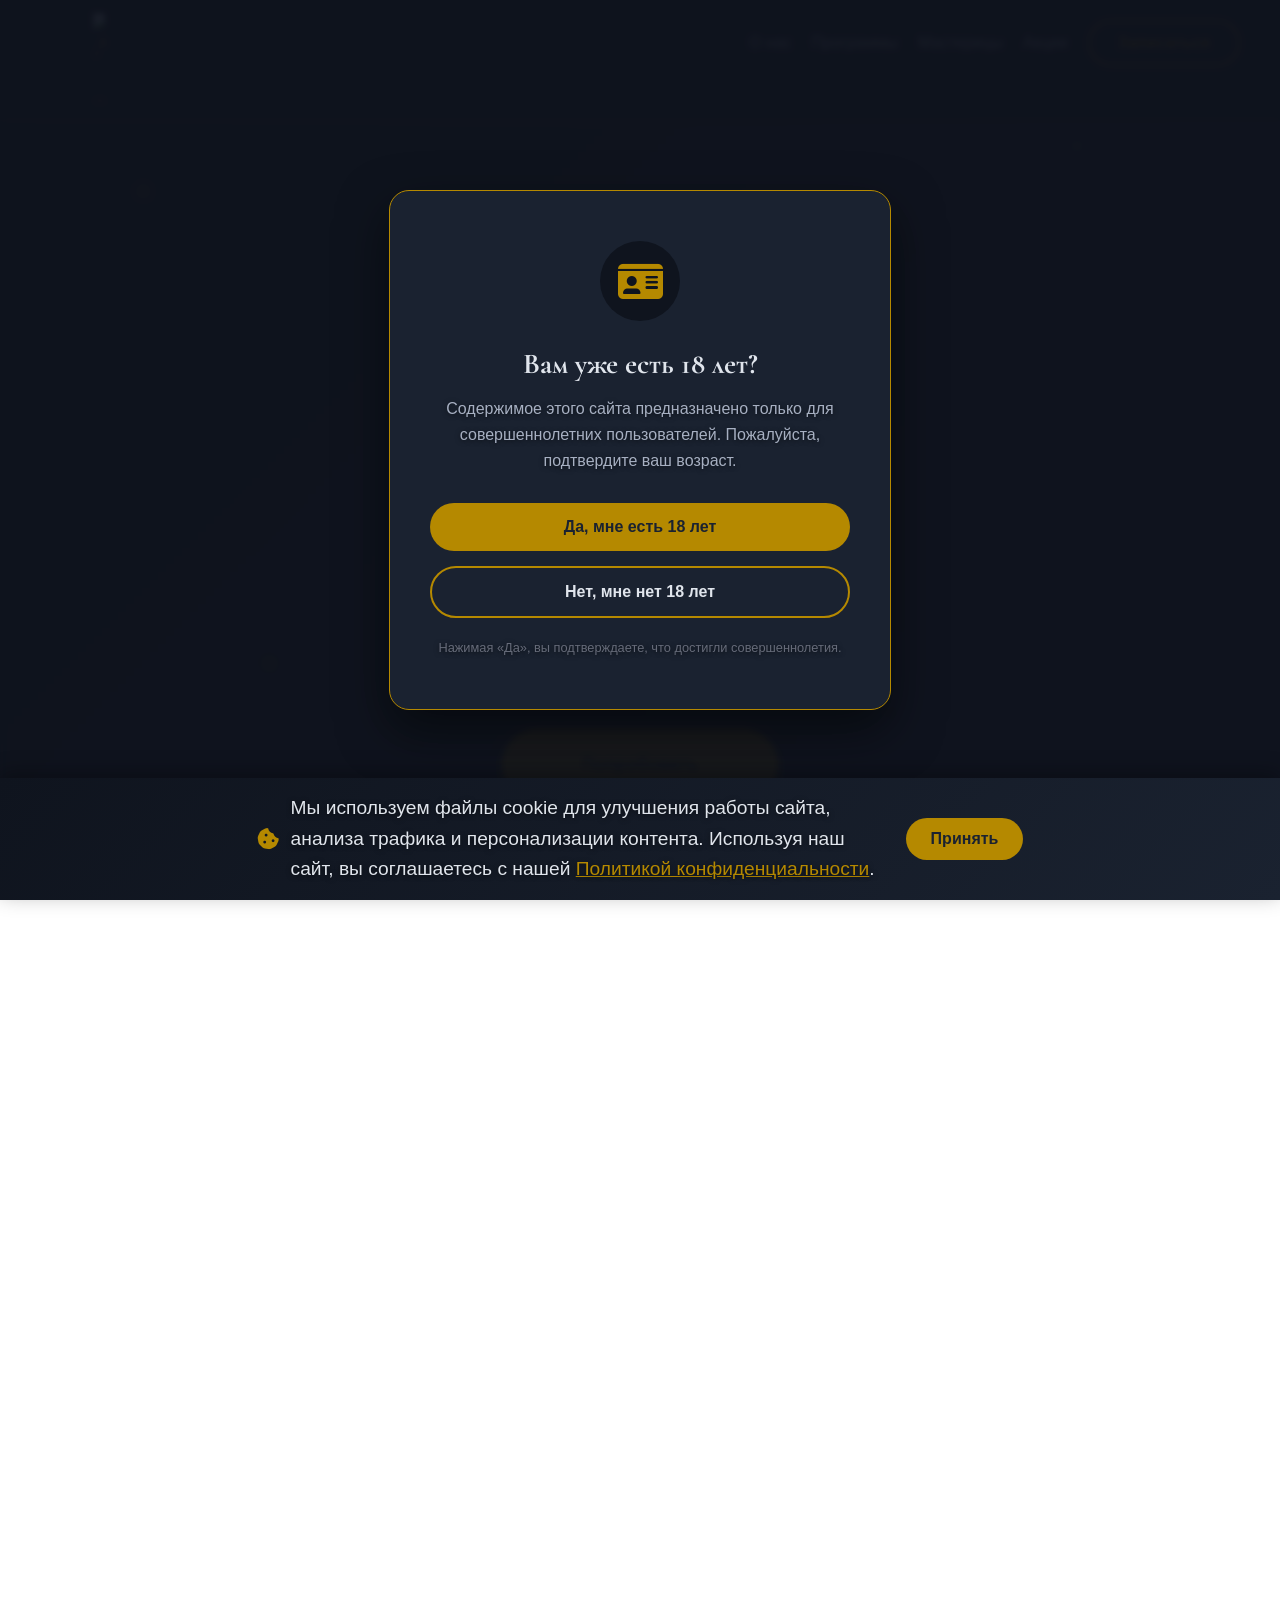
==== commit 8a6b78ed: "new version new version" ====
--- a/index.html
+++ b/index.html
@@ -1,737 +1,297 @@
 <!DOCTYPE html>
 <html lang="ru">
 <head>
-<!-- Yandex.Metrika counter -->
-<script type="text/javascript">
-    (function(m,e,t,r,i,k,a){
-        m[i]=m[i]||function(){(m[i].a=m[i].a||[]).push(arguments)};
-        m[i].l=1*new Date();
-        for (var j = 0; j < document.scripts.length; j++) {if (document.scripts[j].src === r) { return; }}
-        k=e.createElement(t),a=e.getElementsByTagName(t)[0],k.async=1,k.src=r,a.parentNode.insertBefore(k,a)
-    })(window, document,'script','https://mc.yandex.ru/metrika/tag.js?id=109939742', 'ym');
-
-    ym(109939742, 'init', {ssr:true, webvisor:true, clickmap:true, ecommerce:"dataLayer", referrer: document.referrer, url: location.href, accurateTrackBounce:true, trackLinks:true});
-</script>
-<noscript><div><img src="https://mc.yandex.ru/watch/109939742" style="position:absolute; left:-9999px;" alt="" /></div></noscript>
-<!-- /Yandex.Metrika counter -->
     <meta charset="UTF-8">
-    <meta name="viewport" content="width=device-width, initial-scale=1.0, user-scalable=yes">
-    <meta name="description" content="Центр инноваций Вектор — ведущая IT-компания, создающая цифровые решения будущего. Карьера, проекты, инновации, команда профессионалов.">
-    <title>Центр инноваций "Вектор" | Главная — технологии будущего</title>
-    <link href="https://fonts.googleapis.com/css2?family=Inter:opsz,wght@14..32,300;14..32,400;14..32,500;14..32,600;14..32,700;14..32,800&display=swap" rel="stylesheet">
-    <style>
-        * {
-            margin: 0;
-            padding: 0;
-            box-sizing: border-box;
-        }
-
-        body {
-            font-family: 'Inter', sans-serif;
-            background: #ffffff;
-            color: #1a1f2c;
-            line-height: 1.5;
-            scroll-behavior: smooth;
-        }
-
-        .container {
-            max-width: 1280px;
-            margin: 0 auto;
-            padding: 0 24px;
-        }
-
-        /* Header */
-        .header {
-            background: rgba(255,255,255,0.96);
-            backdrop-filter: blur(8px);
-            border-bottom: 1px solid #eef2f6;
-            position: sticky;
-            top: 0;
-            z-index: 100;
-        }
-
-        .header-inner {
-            display: flex;
-            align-items: center;
-            justify-content: space-between;
-            flex-wrap: wrap;
-            gap: 20px;
-            padding: 18px 0;
-        }
-
-        .logo h1 {
-            font-size: 1.8rem;
-            font-weight: 800;
-            background: linear-gradient(135deg, #1e3c72, #2b4c7c, #1f6392);
-            background-clip: text;
-            -webkit-background-clip: text;
-            color: transparent;
-            letter-spacing: -0.5px;
-        }
-        .logo span {
-            font-size: 0.75rem;
-            font-weight: 500;
-            color: #6c7f9e;
-            display: block;
-            margin-top: 4px;
-        }
-
-        .nav-links {
-            display: flex;
-            gap: 36px;
-            align-items: center;
-        }
-        .nav-links a {
-            text-decoration: none;
-            font-weight: 500;
-            color: #2c3e58;
-            transition: 0.2s;
-            font-size: 1rem;
-        }
-        .nav-links a:hover {
-            color: #1e5b9e;
-        }
-        .btn-outline-light {
-            background: transparent;
-            border: 1.5px solid #1e5b9e;
-            padding: 8px 20px;
-            border-radius: 40px;
-            color: #1e5b9e;
-            font-weight: 600;
-            transition: 0.2s;
-            text-decoration: none;
-            display: inline-block;
-        }
-        .btn-outline-light:hover {
-            background: #1e5b9e;
-            color: white;
-        }
-
-        /* Hero секция */
-        .hero {
-            background: linear-gradient(110deg, #f0f6fe 0%, #ffffff 100%);
-            padding: 80px 0 70px;
-            position: relative;
-            overflow: hidden;
-        }
-        .hero-grid {
-            display: flex;
-            flex-wrap: wrap;
-            align-items: center;
-            justify-content: space-between;
-            gap: 48px;
-        }
-        .hero-content {
-            flex: 1.2;
-            min-width: 280px;
-        }
-        .hero-badge {
-            background: #e1ecf9;
-            display: inline-block;
-            padding: 6px 18px;
-            border-radius: 40px;
-            font-size: 0.8rem;
-            font-weight: 600;
-            color: #1f6392;
-            margin-bottom: 24px;
-        }
-        .hero-content h2 {
-            font-size: 3.1rem;
-            font-weight: 800;
-            line-height: 1.2;
-            color: #0a2942;
-            margin-bottom: 24px;
-            letter-spacing: -0.02em;
-        }
-        .hero-content p {
-            font-size: 1.15rem;
-            color: #4a627a;
-            max-width: 540px;
-            margin-bottom: 32px;
-        }
-        .hero-buttons {
-            display: flex;
-            gap: 16px;
-            flex-wrap: wrap;
-        }
-        .btn-primary {
-            background: #1e5b9e;
-            color: white;
-            padding: 12px 32px;
-            border-radius: 44px;
-            text-decoration: none;
-            font-weight: 600;
-            transition: 0.25s;
-            display: inline-block;
-            box-shadow: 0 8px 18px rgba(30,91,158,0.2);
-        }
-        .btn-primary:hover {
-            background: #0f4574;
-            transform: translateY(-2px);
-            box-shadow: 0 12px 22px rgba(30,91,158,0.25);
-        }
-        .btn-secondary {
-            background: transparent;
-            border: 1.5px solid #cad3e2;
-            color: #2c3e58;
-            padding: 12px 32px;
-            border-radius: 44px;
-            text-decoration: none;
-            font-weight: 600;
-            transition: 0.2s;
-            display: inline-block;
-        }
-        .btn-secondary:hover {
-            border-color: #1e5b9e;
-            color: #1e5b9e;
-            background: #f5faff;
-        }
-        .hero-stats {
-            flex: 0.9;
-            background: white;
-            border-radius: 48px;
-            padding: 32px 28px;
-            box-shadow: 0 25px 45px -12px rgba(0,0,0,0.12);
-            border: 1px solid #eef3fc;
-        }
-        .stats-grid {
-            display: grid;
-            grid-template-columns: 1fr 1fr;
-            gap: 28px;
-        }
-        .stat-item h3 {
-            font-size: 2rem;
-            font-weight: 800;
-            color: #1e5b9e;
-        }
-        .stat-item p {
-            font-size: 0.9rem;
-            color: #5c6f91;
-        }
-
-        /* Преимущества */
-        .features {
-            padding: 80px 0;
-            background: #ffffff;
-        }
-        .section-title {
-            text-align: center;
-            font-size: 2.2rem;
-            font-weight: 700;
-            margin-bottom: 16px;
-            color: #0a2942;
-        }
-        .section-sub {
-            text-align: center;
-            color: #5b6f8c;
-            max-width: 640px;
-            margin: 0 auto 56px;
-            font-size: 1.1rem;
-        }
-        .features-grid {
-            display: grid;
-            grid-template-columns: repeat(auto-fit, minmax(270px, 1fr));
-            gap: 36px;
-        }
-        .feature-card {
-            background: #fafcff;
-            border-radius: 32px;
-            padding: 32px 24px;
-            text-align: center;
-            transition: 0.25s;
-            border: 1px solid #ecf2f9;
-        }
-        .feature-card:hover {
-            transform: translateY(-6px);
-            border-color: #dce5f0;
-            box-shadow: 0 20px 30px -12px rgba(0,0,0,0.08);
-        }
-        .feature-icon {
-            font-size: 2.7rem;
-            margin-bottom: 20px;
-        }
-        .feature-card h3 {
-            font-size: 1.4rem;
-            margin-bottom: 12px;
-        }
-        .feature-card p {
-            color: #556b89;
-        }
-
-        /* О компании */
-        .about {
-            background: #f5f9fe;
-            padding: 80px 0;
-        }
-        .about-grid {
-            display: flex;
-            flex-wrap: wrap;
-            gap: 48px;
-            align-items: center;
-        }
-        .about-text {
-            flex: 1;
-        }
-        .about-text h3 {
-            font-size: 1.8rem;
-            font-weight: 700;
-            margin-bottom: 20px;
-        }
-        .about-text p {
-            color: #3a5575;
-            margin-bottom: 20px;
-        }
-        .about-list {
-            list-style: none;
-            margin-top: 20px;
-        }
-        .about-list li {
-            margin-bottom: 12px;
-            display: flex;
-            align-items: center;
-            gap: 12px;
-        }
-        .about-image {
-            flex: 1;
-            background: linear-gradient(145deg, #dce5f0, #ffffff);
-            border-radius: 48px;
-            padding: 40px 30px;
-            text-align: center;
-            font-size: 3rem;
-            box-shadow: 0 12px 28px rgba(0,0,0,0.05);
-        }
-
-        /* Проекты */
-        .projects {
-            padding: 80px 0;
-            background: white;
-        }
-        .projects-slider {
-            display: grid;
-            grid-template-columns: repeat(auto-fit, minmax(300px, 1fr));
-            gap: 30px;
-            margin-top: 30px;
-        }
-        .project-card {
-            background: #fbfdff;
-            border-radius: 28px;
-            padding: 28px;
-            border: 1px solid #eef3fa;
-            transition: 0.2s;
-        }
-        .project-icon {
-            font-size: 2.2rem;
-            margin-bottom: 18px;
-        }
-        .project-card h4 {
-            font-size: 1.3rem;
-            margin-bottom: 12px;
-        }
-
-        /* CTA */
-        .cta {
-            background: linear-gradient(135deg, #0a2942 0%, #1e3c72 100%);
-            padding: 70px 0;
-            text-align: center;
-            color: white;
-        }
-        .cta h2 {
-            font-size: 2.2rem;
-            margin-bottom: 20px;
-        }
-        .cta p {
-            max-width: 560px;
-            margin: 0 auto 32px;
-            opacity: 0.9;
-        }
-        .cta-buttons {
-            display: flex;
-            flex-wrap: wrap;
-            justify-content: center;
-            gap: 20px;
-        }
-        .btn-white {
-            background: white;
-            color: #1e3c72;
-            padding: 14px 38px;
-            border-radius: 44px;
-            font-weight: 700;
-            text-decoration: none;
-            display: inline-block;
-            transition: 0.2s;
-        }
-        .btn-white:hover {
-            transform: scale(1.02);
-            box-shadow: 0 8px 20px rgba(0,0,0,0.2);
-        }
-        .btn-outline-admin {
-            background: transparent;
-            border: 1.5px solid rgba(255,255,255,0.6);
-            color: white;
-            padding: 14px 32px;
-            border-radius: 44px;
-            font-weight: 600;
-            text-decoration: none;
-            display: inline-block;
-            transition: 0.2s;
-        }
-        .btn-outline-admin:hover {
-            background: rgba(255,255,255,0.15);
-            border-color: white;
-        }
-
-        /* Footer */
-        .footer {
-            background: #0b1c2c;
-            color: #b2c4de;
-            padding: 48px 0 32px;
-        }
-        .footer-grid {
-            display: flex;
-            flex-wrap: wrap;
-            justify-content: space-between;
-            gap: 40px;
-            margin-bottom: 40px;
-        }
-        .footer-col p {
-            margin-top: 12px;
-            font-size: 0.85rem;
-        }
-        .footer-col h4 {
-            color: white;
-            margin-bottom: 16px;
-            font-size: 1rem;
-        }
-        .footer-links {
-            list-style: none;
-        }
-        .footer-links li {
-            margin-bottom: 10px;
-        }
-        .footer-links a {
-            color: #b2c4de;
-            text-decoration: none;
-            font-size: 0.85rem;
-        }
-        .footer-links a:hover {
-            color: white;
-        }
-        .copyright {
-            text-align: center;
-            padding-top: 28px;
-            border-top: 1px solid #1e3450;
-            font-size: 0.75rem;
-        }
-
-        @media (max-width: 800px) {
-            .hero-content h2 {
-                font-size: 2.2rem;
-            }
-            .hero-grid {
-                flex-direction: column;
-            }
-            .header-inner {
-                flex-direction: column;
-            }
-            .section-title {
-                font-size: 1.8rem;
-            }
-            .cta-buttons {
-                flex-direction: column;
-                align-items: center;
-            }
-        }
-    </style>
+    <meta name="viewport" content="width=device-width, initial-scale=1.0">
+    <title>Любовь в руках</title>
+    <link rel="stylesheet" href="background.css">
+    <title>Шапка сайта</title>
+    <link rel="preconnect" href="https://fonts.googleapis.com">
+    <link rel="preconnect" href="https://fonts.gstatic.com" crossorigin>
+    <!-- Подключение строгого шрифта с засечками -->
+    <link href="https://fonts.googleapis.com/css2?family=Cormorant+Garamond:wght@600;700&display=swap" rel="stylesheet">
+    <link rel="stylesheet" href="https://cdnjs.cloudflare.com/ajax/libs/font-awesome/6.5.2/css/all.min.css">
+	<link rel="stylesheet" href="header.css">
+	<link rel="stylesheet" href="form.css">
+	<!-- Стили Swiper --> 
+	<link rel="stylesheet" href="https://cdn.jsdelivr.net/npm/swiper@11/swiper-bundle.min.css" /> 
+	<!-- Скрипт Swiper (лучше ставить перед закрывающим </body>) --> 
+	<script src="https://cdn.jsdelivr.net/npm/swiper@11/swiper-bundle.min.js"></script>
+	<script src="https://unpkg.com/inputmask@5.0.7/dist/inputmask.js"></script>
+	<script src="main.js"></script>
+	<script src="age.js"></script>
+	<script src="form.js"></script>
 </head>
 <body>
-
+<!-- Блок подтверждения возраста -->
+<div id="age-verify-overlay" class="age-overlay">
+    <div class="age-modal">
+        <div class="age-icon">
+            <i class="fa-solid fa-id-card"></i>
+        </div>
+        <h2 class="age-title">Вам уже есть 18 лет?</h2>
+        <p class="age-text">Содержимое этого сайта предназначено только для совершеннолетних пользователей. Пожалуйста, подтвердите ваш возраст.</p>
+        
+        <div class="age-buttons">
+            <button id="age-yes" class="age-btn age-btn--yes">Да, мне есть 18 лет</button>
+            <button id="age-no" class="age-btn age-btn--no">Нет, мне нет 18 лет</button>
+        </div>
+        
+        <p class="age-note">Нажимая «Да», вы подтверждаете, что достигли совершеннолетия.</p>
+    </div>
+</div>
+<!-- Уведомление о куки -->
+<div id="cookie-consent-banner" class="cookie-banner">
+    <div class="cookie-banner__content">
+        <div class="cookie-banner__text">
+            <i class="fa-solid fa-cookie-bite cookie-banner__icon"></i>
+            <p>Мы используем файлы cookie для улучшения работы сайта, анализа трафика и персонализации контента. Используя наш сайт, вы соглашаетесь с нашей <a href="#" class="cookie-banner__link">Политикой конфиденциальности</a>.</p>
+        </div>
+        <button id="cookie-consent-btn" class="cookie-banner__btn">Принять</button>
+    </div>
+</div>
 <header class="header">
-    <div class="container header-inner">
-        <div class="logo">
-            <h1>Вектор·Тех</h1>
-            <span>инновационный центр</span>
-        </div>
-        <div class="nav-links">
-            <a href="index.html">Главная</a>
-            <a href="#about">О компании</a>
-            <a href="#projects">Проекты</a>
-            <a href="index2.html" id="careersLink">Карьера</a>
-            <a href="#contacts" class="btn-outline-light" id="contactsLink">Контакты</a>
-        </div>
-    </div>
-</header>
-
-<main>
-    <!-- Hero блок -->
-    <section class="hero">
-        <div class="container hero-grid">
-            <div class="hero-content">
-                <div class="hero-badge">⭐ Лидер цифровой трансформации 2025</div>
-                <h2>Создаём технологии,<br>которые меняют будущее</h2>
-                <p>Центр инноваций "Вектор" — ведущая IT-команда, объединяющая экспертов в области AI, больших данных и передовой разработки.</p>
-                <div class="hero-buttons">
-                    <a href="#about" class="btn-primary">Узнать о нас →</a>
-                    <a href="index2.html" class="btn-secondary">Открытые вакансии</a><!-- смена порта -->
-                </div>
-            </div>
-            <div class="hero-stats">
-                <div class="stats-grid">
-                    <div class="stat-item">
-                        <h3>300+</h3>
-                        <p>профессионалов</p>
-                    </div>
-                    <div class="stat-item">
-                        <h3>15+</h3>
-                        <p>стран присутствия</p>
-                    </div>
-                    <div class="stat-item">
-                        <h3>98%</h3>
-                        <p>довольных клиентов</p>
-                    </div>
-                    <div class="stat-item">
-                        <h3>50+</h3>
-                        <p>успешных продуктов</p>
-                    </div>
-                </div>
-            </div>
-        </div>
-    </section>
-
-    <!-- Преимущества -->
-    <section class="features">
-        <div class="container">
-            <h2 class="section-title">Почему профессионалы выбирают Вектор</h2>
-            <p class="section-sub">Инновационная среда, поддержка идей и реальный вклад в технологический прогресс</p>
-            <div class="features-grid">
-                <div class="feature-card">
-                    <div class="feature-icon">🚀</div>
-                    <h3>Амбициозные проекты</h3>
-                    <p>Участвуй в создании AI-решений, IoT-платформ и цифровых экосистем для лидеров рынка.</p>
-                </div>
-                <div class="feature-card">
-                    <div class="feature-icon">🌱</div>
-                    <h3>Карьерный рост</h3>
-                    <p>Индивидуальные треки развития, менторинг, бюджет на обучение и конференции.</p>
-                </div>
-                <div class="feature-card">
-                    <div class="feature-icon">🏡</div>
-                    <h3>Гибкий формат</h3>
-                    <p>Удалёнка, гибрид или уютный офис — выбирай то, что вдохновляет именно тебя.</p>
-                </div>
-                <div class="feature-card">
-                    <div class="feature-icon">💎</div>
-                    <h3>Забота о команде</h3>
-                    <p>ДМС с первого дня, страхование, современное оборудование и корпоративные мероприятия.</p>
-                </div>
-            </div>
-        </div>
-    </section>
-
-    <!-- О компании -->
-    <section id="about" class="about">
-        <div class="container about-grid">
-            <div class="about-text">
-                <h3>Инновации — в нашей ДНК</h3>
-                <p>Центр инноваций "Вектор" основан в 2015 году с целью объединить талантливых инженеров, дизайнеров и менеджеров для создания прорывных решений.</p>
-                <p>Мы верим, что лучшие продукты рождаются в атмосфере свободы, открытости и взаимного уважения. Наши команды работают над задачами, которые меняют облик FinTech, EdTech и корпоративного софта.</p>
-                <ul class="about-list">
-                    <li>✅ Более 50 успешно реализованных проектов</li>
-                    <li>✅ Партнёрство с топовыми технологическими компаниями</li>
-                    <li>✅ R&D-центр и собственная лаборатория инноваций</li>
+        <div class="header__container">
+            <!-- Логотип слева -->		
+            <div class="header__logo">
+    <a href="/" class="logo-link">
+        <img src="./img/logosteel.png" alt="Логотип" class="logo-img">_
+         <!--<span class="logo-text">Любовь в руках</span>-->
+    </a>
+</div>
+    <!-- Кнопка гамбургера -->
+    <button class="header__hamburger" id="hamburger">
+        <i class="fa-solid fa-bars"></i>
+    </button>
+            <!-- Меню и кнопка справа -->
+            <nav class="header__nav">
+                <ul class="nav__list">
+                    <li class="nav__item"><a href="#advantages" class="nav__link">О нас</a></li>
+                    <li class="nav__item"><a href="#gallery" class="nav__link">Программы</a></li>
+                    <li class="nav__item"><a href="#" class="nav__link">Мастерицы</a></li>
+                    <li class="nav__item"><a href="#" class="nav__link">Акции</a></li>
                 </ul>
-            </div>
-            <div class="about-image">
-                <span style="font-size: 4rem;">🧠💡</span>
-                <p style="margin-top: 20px; font-weight: 500;">Команда единомышленников<br> > 300 экспертов</p>
-            </div>
-        </div>
-    </section>
-
-    <!-- Проекты -->
-    <section id="projects" class="projects">
-        <div class="container">
-            <h2 class="section-title">Ключевые проекты и направления</h2>
-            <p class="section-sub">То, чем мы гордимся и что вдохновляет нас двигаться вперёд</p>
-            <div class="projects-slider">
-                <div class="project-card">
-                    <div class="project-icon">🤖</div>
-                    <h4>AI-платформа «NeuroVector»</h4>
-                    <p>Интеллектуальная аналитика для ритейла и логистики, обработка больших данных в реальном времени.</p>
-                </div>
-                <div class="project-card">
-                    <div class="project-icon">🌐</div>
-                    <h4>Цифровая экосистема SmartCity</h4>
-                    <p>Решение для управления городской инфраструктурой, IoT и прогнозной аналитикой.</p>
-                </div>
-                <div class="project-card">
-                    <div class="project-icon">📱</div>
-                    <h4>Образовательная платформа «EduTech»</h4>
-                    <p>Интерактивная среда для школ и университетов с элементами геймификации.</p>
-                </div>
-            </div>
-        </div>
-    </section>
-
-    <!-- CTA Карьера + Кнопка добавления вакансий -->
-    <section class="cta">
-        <div class="container">
-            <h2>Готов стать частью команды будущего?</h2>
-            <p>Присоединяйся к лидерам инноваций. Открыты позиции для разработчиков, аналитиков, продактов и дизайнеров.</p>
-            <div class="cta-buttons">
-                <a href="index.html" class="btn-white">Смотреть вакансии →</a>
-                <!-- Новая кнопка для добавления вакансий (административный доступ) -->
-                <a href="add-vacancy.html" class="btn-outline-admin">➕ Добавить вакансию (HR/Админ)</a>
-            </div>
-        </div>
-    </section>
-</main>
-
-<footer class="footer">
-    <div class="container">
-        <div class="footer-grid">
-            <div class="footer-col">
-                <h3 style="color:white; margin-bottom:12px;">Вектор·Тех</h3>
-                <p>Центр инноваций, создающий передовые IT-решения с человеческим лицом.</p>
-            </div>
-            <div class="footer-col">
-                <h4>Навигация</h4>
-                <ul class="footer-links">
-                    <li><a href="index.html">Главная</a></li>
-                    <li><a href="#about">О компании</a></li>
-                    <li><a href="#projects">Проекты</a></li>
-                    <li><a href="index2.html">Карьера</a></li>
-                    <!-- дополнительная ссылка для администрирования вакансий -->
-                    <li><a href="add-vacancy.html" style="color:#9bb7e0;">📋 Управление вакансиями</a></li>
-                </ul>
-            </div>
-            <div class="footer-col" id="contacts">
-                <h4>Контакты</h4>
-                <ul class="footer-links">
-                    <li>📧 hr@vector-tech.ru</li>
-                    <li>📍 Москва, ул. Инновационная, 12</li>
-                    <li>📞 +7 (495) 123-45-67</li>
-                </ul>
-            </div>
-        </div>
-        <div class="copyright">
-            <p>© 2025 Центр инноваций "Вектор". Все права защищены. Мы создаём будущее сегодня.</p>
-        </div>
-    </div>
-</footer>
-
-<script>
-    // Плавная прокрутка для внутренних якорей
-    document.querySelectorAll('a[href^="#"]').forEach(anchor => {
-        anchor.addEventListener('click', function(e) {
-            const href = this.getAttribute('href');
-            if(href === "#" || href === "#about" || href === "#projects" || href === "#contacts") {
-                const targetId = href === "#" ? null : href;
-                if(targetId) {
-                    const targetElement = document.querySelector(targetId);
-                    if(targetElement) {
-                        e.preventDefault();
-                        targetElement.scrollIntoView({ behavior: 'smooth' });
-                    }
-                }
-            }
-        });
-    });
-
-    // Обработка кнопки "Узнать о нас"
-    const aboutBtn = document.querySelector('.btn-primary');
-    if(aboutBtn && aboutBtn.getAttribute('href') === "#about") {
-        aboutBtn.addEventListener('click', function(e) {
-            e.preventDefault();
-            const aboutSection = document.getElementById('about');
-            if(aboutSection) aboutSection.scrollIntoView({ behavior: 'smooth' });
-        });
-    }
-
-    // Для ссылки "Контакты" в header
-    const contactsHeaderLink = document.getElementById('contactsLink');
-    if(contactsHeaderLink) {
-        contactsHeaderLink.addEventListener('click', function(e) {
-            e.preventDefault();
-            const contactsSection = document.getElementById('contacts');
-            if(contactsSection) contactsSection.scrollIntoView({ behavior: 'smooth' });
-        });
-    }
-</script>
-
-<!-- 
-    ============================================================
-    ИНСТРУКЦИЯ по созданию страницы добавления вакансий (add-vacancy.html)
-    Чтобы кнопка "Добавить вакансию" работала, создайте файл add-vacancy.html
-    в той же директории. Ниже представлен минимальный пример такой страницы.
-    Вы можете расширить её под свои нужды (админ-панель, база данных и т.д.).
-    ============================================================
-
-    СОДЕРЖАНИЕ ФАЙЛА add-vacancy.html (пример):
-
-    <!DOCTYPE html>
-    <html lang="ru">
-    <head>
-        <meta charset="UTF-8">
-        <meta name="viewport" content="width=device-width, initial-scale=1.0">
-        <title>Добавление вакансии | Центр инноваций Вектор</title>
-        <link href="https://fonts.googleapis.com/css2?family=Inter:wght@300;400;500;600;700;800&display=swap" rel="stylesheet">
-        <style>
-            *{margin:0;padding:0;box-sizing:border-box;}
-            body{font-family:'Inter',sans-serif;background:#f4f7fc;color:#1a1f2c;padding:40px 20px;}
-            .container{max-width:900px;margin:0 auto;}
-            .card{background:white;border-radius:36px;padding:40px;box-shadow:0 20px 35px -12px rgba(0,0,0,0.1);}
-            h1{font-size:2rem;margin-bottom:8px;}
-            .back-link{display:inline-block;margin-bottom:32px;color:#1e5b9e;text-decoration:none;font-weight:500;}
-            .form-group{margin-bottom:24px;}
-            label{font-weight:600;display:block;margin-bottom:8px;color:#0f2c44;}
-            input, select, textarea{width:100%;padding:14px 18px;border:1px solid #dce5f0;border-radius:28px;font-family:inherit;font-size:1rem;transition:0.2s;}
-            input:focus, select:focus, textarea:focus{outline:none;border-color:#1e5b9e;box-shadow:0 0 0 3px rgba(30,91,158,0.2);}
-            button{background:#1e5b9e;color:white;border:none;padding:14px 32px;border-radius:44px;font-weight:700;font-size:1rem;cursor:pointer;transition:0.2s;}
-            button:hover{background:#0f4574;}
-            .message{margin-top:20px;padding:12px;border-radius:28px;display:none;}
-            .success{background:#e0f2e9;color:#1e6f3f;}
-            hr{margin:30px 0;border-color:#ecf2f9;}
-            .jobs-preview{background:#fafcff;border-radius:28px;padding:20px;margin-top:30px;}
-            .jobs-preview h3{font-size:1.2rem;margin-bottom:15px;}
-            .job-item{background:white;border-radius:20px;padding:15px;margin-bottom:12px;border:1px solid #eef2fa;}
-            @media(max-width:650px){.card{padding:24px;}}
-        </style>
-    </head>
-    <body>
-    <div class="container">
-        <a href="index.html" class="back-link">← На главную</a>
-        <div class="card">
-            <h1>➕ Добавить новую вакансию</h1>
-            <p style="margin-bottom:32px;color:#5c6f8e;">Заполните форму — информация появится на странице вакансий (требуется后端 интеграция или localStorage для демо).</p>
-            <form id="vacancyForm">
-                <div class="form-group"><label>Название вакансии *</label><input type="text" id="title" placeholder="Например: Senior React-разработчик" required></div>
-                <div class="form-group"><label>Отдел / Департамент</label><select id="department"><option value="IT">IT</option><option value="Маркетинг">Маркетинг</option><option value="Продажи">Продажи</option><option value="Аналитика">Аналитика</option></select></div>
-                <div class="form-group"><label>Локация</label><input type="text" id="location" placeholder="Москва / удалённо / гибрид"></div>
-                <div class="form-group"><label>Зарплата</label><input type="text" id="salary" placeholder="от 200 000 ₽"></div>
-                <div class="form-group"><label>Описание</label><textarea id="desc" rows="3" placeholder="Ключевые задачи и требования..."></textarea></div>
-                <div class="form-group"><label>Теги (через запятую)</label><input type="text" id="tags" placeholder="React, TypeScript, Redux"></div>
-                <button type="submit">📌 Опубликовать вакансию</button>
-                <div id="formMessage" class="message"></div>
-            </form>
-            <hr>
-            <div class="jobs-preview">
-                <h3>📋 Недавно добавленные (демо)</h3>
-                <div id="previewList">Загрузка...</div>
-                <p style="font-size:0.75rem; margin-top:15px;">* В реальном проекте данные отправляются на сервер. Сейчас сохранение происходит в localStorage для демонстрации.</p>
-            </div>
-        </div>
-    </div>
-    <script>
-        function loadDemoJobs(){ const raw=localStorage.getItem('custom_jobs'); const jobs=raw?JSON.parse(raw):[]; const previewDiv=document.getElementById('previewList'); if(!previewDiv) return; if(jobs.length===0){ previewDiv.innerHTML='<p style="color:#7e95b2;">Пока нет добавленных вакансий. Создайте первую!</p>'; return; } previewDiv.innerHTML=jobs.slice(-5).reverse().map(j=>`<div class="job-item"><strong>${j.title}</strong> — ${j.department} (${j.location})<br><small>${j.desc.substring(0,80)}...</small></div>`).join(''); }
-        document.getElementById('vacancyForm').addEventListener('submit',function(e){ e.preventDefault(); const title=document.getElementById('title').value.trim(); const department=document.getElementById('department').value; const location=document.getElementById('location').value.trim()||"Москва/гибрид"; const salary=document.getElementById('salary').value.trim()||"договорная"; const desc=document.getElementById('desc').value.trim()||"Интересные задачи и профессиональный рост"; const tagsRaw=document.getElementById('tags').value.trim(); const tags=tagsRaw?tagsRaw.split(',').map(t=>t.trim()):[]; if(!title){ alert('Укажите название вакансии'); return; } const newJob={ id:Date.now(), title, department, location, salary, desc, tags:tags.length?tags:[department] }; const stored=localStorage.getItem('custom_jobs'); const currentJobs=stored?JSON.parse(stored):[]; currentJobs.push(newJob); localStorage.setItem('custom_jobs',JSON.stringify(currentJobs)); const msgDiv=document.getElementById('formMessage'); msgDiv.textContent='✔ Вакансия добавлена! Она появится в списке (требуется интеграция с основным файлом вакансий)'; msgDiv.className='message success'; msgDiv.style.display='block'; setTimeout(()=>{msgDiv.style.display='none';},4000); document.getElementById('vacancyForm').reset(); loadDemoJobs(); alert(`Вакансия "${title}" сохранена локально. Чтобы она отображалась на странице вакансий, необходимо объединить данные (в реальном проекте отправка на бэкенд).`); }); loadDemoJobs();
-    </script>
-    </body>
-    </html>
-
-    ============================================================
-    Также не забудьте про существующую страницу вакансий (index.html или vacancies.html),
-    которая должна отображать добавленные позиции. При необходимости доработайте её.
-    ============================================================
--->
+                <button class="header__btn send_btn">Записаться</button>
+            </nav>
+        </div>
+    </header>
+
+    <!-- Центральный оффер -->
+	<!--class="main-content"-->
+    <main >
+        <section class="hero">
+			<div class="hero__container">
+				<div class="blured">
+					<h1 class="hero__title">Искусство прикосновений</h1>
+					<p class="hero__subtitle">Гарантия приватности</p>
+					<p class="hero__text">
+						Место, где время принадлежит только тебе. <br>
+						Эксклюзивный эротический массаж в центре Пскова.
+					</p>
+					<button class="hero__btn send_btn">Попробовать</button>
+				</div>
+			</div>
+		</section>   
+		<section class="advantages" id="advantages">
+		  <div class="advantages__container">
+			<h2 class="advantages__title">Почему нас выбирают</h2>
+			<div class="advantages__grid">
+			  
+			  <!-- Пример одной карточки -->
+			  <div class="feature-card">
+				<div class="feature-card-icon"><img src="./img/lock.png" width="70px"></div>
+				<h3 class="advantages__card-title">Полная конфиденциальность</h3>
+				<p class="advantages__card-text">Ваши личные данные и визиты остаются строго между нами.</p>
+			  </div>
+
+			  <div class="feature-card">
+				 <div class="feature-card-icon"><img src="./img/mask.png" width="70px"></div>
+				<h3 class="advantages__card-title">Анонимность</h3>
+				<p class="advantages__card-text">Мы не требуем документов и сохраняем вашу приватность.</p>
+			  </div>
+
+			  <div class="feature-card">
+				 <div class="feature-card-icon"><img src="./img/clock.png" width="70px"></div>
+				<h3 class="advantages__card-title">Время без спешки</h3>
+				<p class="advantages__card-text">Никаких посторонних. Всё время сессии принадлежит только вам.</p>
+			  </div>
+
+			  <div class="feature-card">
+				 <div class="feature-card-icon"><img src="./img/cross.png" width="70px"></div>
+				<h3 class="advantages__card-title">Безопасность</h3>
+				<p class="advantages__card-text">Медицинские стандарты чистоты и гипоаллергенные масла.</p>
+			  </div>
+
+			</div>
+		  </div>
+		</section>
+		<section class="gallery" id="gallery">
+		 <!-- Основной контент -->
+			<div class="gallery__container">
+				<h2 class="gallery__title">Выберите свой ритуал</h2>
+				<div class="gallery__grid">
+
+					<!-- Карточка 1 -->
+					<div class="gallery__card">
+						<div class="gallery__image">
+							<img src='./img/imperior.png' width='200px' alt="Программа Император">
+							<div class="gallery__glow"></div>
+						</div>
+						<div class="gallery__card-body">
+							<h3 class="gallery__card-title">Император</h3>
+							<div class="gallery__meta">
+								<span>1 час 30 минут</span>
+								<span>8 000 ₽</span>
+							</div>
+							<!-- Добавляем data-атрибут для передачи данных в скрипт -->
+							<button class="gallery__btn" data-id="1" data-title="Император" data-time="1 час 30 минут" data-price="8 000 ₽" data-desc="Глубокий релакс с использованием редких масел. Полное погружение в атмосферу абсолютной власти и спокойствия.">Подробнее</button>
+						</div>
+					</div>
+
+					<!-- Карточка 2-->
+					<div class="gallery__card">
+						<div class="gallery__image">
+							<img src='./img/imperior.png' width='70px' alt="Программа Император">
+							<div class="gallery__glow"></div>
+						</div>
+						<div class="gallery__card-body">
+							<h3 class="gallery__card-title">Император</h3>
+							<div class="gallery__meta">
+								<span>1 час 30 минут</span>
+								<span>8 000 ₽</span>
+							</div>
+							<!-- Добавляем data-атрибут для передачи данных в скрипт -->
+							<button class="gallery__btn" data-id="1" data-title="Император" data-time="1 час 30 минут" data-price="8 000 ₽" data-desc="Глубокий релакс с использованием редких масел. Полное погружение в атмосферу абсолютной власти и спокойствия.">Подробнее</button>
+						</div>
+					</div>
+					<!-- Карточка 3 -->
+					<div class="gallery__card">
+						<div class="gallery__image">
+							<img src='./img/imperior.png' width='70px' alt="Программа Император">
+							<div class="gallery__glow"></div>
+						</div>
+						<div class="gallery__card-body">
+							<h3 class="gallery__card-title">Император</h3>
+							<div class="gallery__meta">
+								<span>1 час 30 минут</span>
+								<span>8 000 ₽</span>
+							</div>
+							<!-- Добавляем data-атрибут для передачи данных в скрипт -->
+							<button class="gallery__btn" data-id="1" data-title="Император" data-time="1 час 30 минут" data-price="8 000 ₽" data-desc="Глубокий релакс с использованием редких масел. Полное погружение в атмосферу абсолютной власти и спокойствия.">Подробнее</button>
+						</div>
+					</div>
+					<!-- Карточка 4 -->
+					<div class="gallery__card">
+						<div class="gallery__image">
+							<img src='./img/imperior.png' width='70px' alt="Программа Император">
+							<div class="gallery__glow"></div>
+						</div>
+						<div class="gallery__card-body">
+							<h3 class="gallery__card-title">Император</h3>
+							<div class="gallery__meta">
+								<span>1 час 30 минут</span>
+								<span>8 000 ₽</span>
+							</div>
+							<!-- Добавляем data-атрибут для передачи данных в скрипт -->
+							<button class="gallery__btn" data-id="1" data-title="Император" data-time="1 час 30 минут" data-price="8 000 ₽" data-desc="Глубокий релакс с использованием редких масел. Полное погружение в атмосферу абсолютной власти и спокойствия.">Подробнее</button>
+						</div>
+					</div>
+
+					<!-- Карточка 5 -->
+					<div class="gallery__card">
+						<div class="gallery__image">
+							<img src='./img/imperior.png' width='70px' alt="Программа Император">
+							<div class="gallery__glow"></div>
+						</div>
+						<div class="gallery__card-body">
+							<h3 class="gallery__card-title">Император</h3>
+							<div class="gallery__meta">
+								<span>1 час 30 минут</span>
+								<span>8 000 ₽</span>
+							</div>
+							<!-- Добавляем data-атрибут для передачи данных в скрипт -->
+							<button class="gallery__btn" data-id="1" data-title="Император" data-time="1 час 30 минут" data-price="8 000 ₽" data-desc="Глубокий релакс с использованием редких масел. Полное погружение в атмосферу абсолютной власти и спокойствия.">Подробнее</button>
+						</div>
+					</div>
+					<!-- Карточка 6 -->
+					<div class="gallery__card">
+						<div class="gallery__image">
+							<img src='./img/imperior.png' width='70px' alt="Программа Император">
+							<div class="gallery__glow"></div>
+						</div>
+						<div class="gallery__card-body">
+							<h3 class="gallery__card-title">Император</h3>
+							<div class="gallery__meta">
+								<span>1 час 30 минут</span>
+								<span>8 000 ₽</span>
+							</div>
+							<!-- Добавляем data-атрибут для передачи данных в скрипт -->
+							<button class="gallery__btn" data-id="1" data-title="Император" data-time="1 час 30 минут" data-price="8 000 ₽" data-desc="Глубокий релакс с использованием редких масел. Полное погружение в атмосферу абсолютной власти и спокойствия.">Подробнее</button>
+						</div>
+					</div>
+				</div>
+			</div>
+		</section>
+
+<!-- Модальное окно (сначала скрыто) -->
+		<div id="modal" class="modal">
+			<div class="modal__content">
+				<span class="modal__close">&times;</span>
+				<div class="modal__header">
+					<img id="modal-img" src="" alt="" class="modal__img">
+					<div>
+						<h3 id="modal-title"></h3>
+						<div class="gallery__meta modal__meta">
+							<span id="modal-time"></span>
+							<span id="modal-price"></span>
+						</div>
+					</div>
+				</div>
+				<hr class="modal__divider">
+				<p id="modal-desc"></p>
+				<button class="header__btn send_btn">Записаться</button>
+			</div>
+		</div>
+
+<!-- 2. МОДАЛЬНОЕ ОКНО (изначально скрыто через CSS) -->
+		<div id="booking-modal" class="modal">
+			
+			<!-- Фон-затемнение -->
+			<div class="modal__overlay"></div>
+
+			<!-- Блок с контентом -->
+			<div class="modal__content">
+
+				<!-- Кнопка закрытия (крестик) -->
+				<button class="modal__close" id="close-form-btn" aria-label="Закрыть окно">&times;</button>
+
+				<!-- ВАША ФОРМА (вставлена внутрь) -->
+				<section class="form-section">
+					<div class="form-container">
+						
+						<h2 class="form-title">Записаться на сеанс</h2>
+						
+						<form id="booking-form" class="booking-form" novalidate>
+							<div class="form-group">
+								<label for="name" class="form-label">Ваше имя</label>
+								<input type="text" id="name" name="name" class="form-input" placeholder="Иван Иванов" maxlength="25" required>
+							</div>
+
+							<div class="form-group">
+								<label for="phone" class="form-label">Ваш телефон</label>
+								<input type="text" id="phone" name="phone" class="form-input" placeholder="+7-___-___-__-__" required>
+							</div>
+
+							<button type="submit" class="form-btn">Отправить</button>
+							<div id="form-status" class="form-status"></div>
+						</form>
+					</div>
+				</section>
+
+			</div>
+		</div>
+		
+    </main>
+
 </body>
-</html>
+</html>
--- a/background.css
+++ b/background.css
@@ -0,0 +1,105 @@
+body, html {
+    margin: 0;
+    padding: 0;
+    height: 100%;
+    font-family: 'Arial', sans-serif;
+    color: #e0e0e0;
+	position: relative; 
+	overflow-x: hidden;
+}
+
+html { scroll-behavior: smooth; }
+/* Ровный градиент фона */
+body::before { content: ''; position: fixed; top: 0; left: 0; width: 100%; height: 100%; background: linear-gradient(135deg, #0F141E, #1A2230); z-index: -1; }
+
+/* Слой с множеством бликов */
+body::after {
+    content: '';
+    position: fixed;
+    top: 0;
+    left: 0;
+    width: 100%;
+    height: 100%;
+    z-index: -1;
+    
+    /* 
+       Множественные фоны. 
+       Каждая пара значений — это отдельный блик: 
+       сначала цвет (радиальный градиент), затем его позиция и размер.
+    */
+    background: 
+        /* Блик 1 */
+        radial-gradient(circle, rgba(255, 215, 0, 0.25) 0%, transparent 40%) 10% 20% / 3vw 3vw no-repeat,
+        /* Блик 2 */
+        radial-gradient(circle, rgba(255, 215, 0, 0.18) 0%, transparent 35%) 85% 15% / 2.5vw 2.5vw no-repeat,
+        /* Блик 3 */
+        radial-gradient(circle, rgba(255, 215, 0, 0.22) 0%, transparent 45%) 40% 60% / 4vw 4vw no-repeat,
+        /* Блик 4 */
+        radial-gradient(circle, rgba(255, 215, 0, 0.15) 0%, transparent 30%) 70% 80% / 2vw 2vw no-repeat,
+        /* Блик 5 */
+        radial-gradient(circle, rgba(255, 215, 0, 0.2) 0%, transparent 40%) 20% 75% / 3.5vw 3.5vw no-repeat,
+        /* Блик 6 */
+        radial-gradient(circle, rgba(255, 215, 0, 0.12) 0%, transparent 25%) 90% 50% / 1.5vw 1.5vw no-repeat;
+        
+    animation: drift 40s linear infinite;
+}
+
+/* Дополнительный слой для эффекта параллакса (блики движутся с разной скоростью) */
+body {
+    animation: slow-drift 60s linear infinite;
+}
+
+/* Контент */
+.content-wrapper {
+    padding: 40px;
+    text-align: center;
+    position: relative;
+    z-index: 1;
+}
+
+/* Основная анимация движения */
+@keyframes drift {
+    0% {
+        background-position: 
+            15% 25%,
+            80% 10%,
+            35% 55%,
+            65% 75%,
+            15% 70%,
+            85% 45%;
+    }
+    100% {
+        background-position: 
+            20% 30%,
+            90% 20%,
+            45% 65%,
+            75% 85%,
+            25% 80%,
+            95% 55%;
+    }
+}
+
+/* Медленная анимация для самого body, чтобы добавить глубины */
+@keyframes slow-drift {
+    0% {
+        background-position: 0% 0%;
+    }
+    100% {
+        background-position: 5% 5%;
+    }
+}
+
+/* Стили для текста */
+h1 {
+    font-size: 3rem;
+    margin-bottom: 20px;
+    text-shadow: 0 2px 10px rgba(0,0,0,0.8);
+}
+
+p {
+    font-size: 1.2rem;
+    max-width: 600px;
+    margin: 0 auto;
+    line-height: 1.6;
+    text-shadow: 0 1px 5px rgba(0,0,0,0.6);
+}
--- a/header.css
+++ b/header.css
@@ -0,0 +1,973 @@
+/* --- Подтверждение возраста --- */
+.age-overlay {
+    display: none; /* Скрываем по умолчанию, скрипт включит display:flex */
+    position: fixed;
+    top: 0;
+    left: 0;
+    width: 100%;
+    height: 100%;
+    background-color: rgba(15, 20, 30, 0.95); /* Темный фон с высокой прозрачностью */
+    backdrop-filter: blur(3px);
+    z-index: 9999;
+    display: flex;
+    justify-content: center;
+    align-items: center;
+}
+
+.age-modal {
+    background-color: #1A2230;
+    padding: 50px 40px;
+    border-radius: 20px;
+    text-align: center;
+    width: 90%;
+    max-width: 420px;
+    border: 1px solid #B58900;
+    box-shadow: 0 20px 50px rgba(0, 0, 0, 0.5);
+    position: relative;
+    animation: modalPop 0.5s ease-out;
+}
+
+@keyframes modalPop {
+    from {
+        opacity: 0;
+        transform: scale(0.8);
+    }
+    to {
+        opacity: 1;
+        transform: scale(1);
+    }
+}
+
+.age-icon {
+    width: 80px;
+    height: 80px;
+    background-color: #0F141E;
+    border-radius: 50%;
+    display: flex;
+    justify-content: center;
+    align-items: center;
+    margin: 0 auto 25px;
+}
+
+.age-icon i {
+    font-size: 2.5rem;
+    color: #B58900;
+}
+
+.age-title {
+    font-family: 'Cormorant Garamond', serif;
+    font-size: 1.8rem;
+    color: #E0E5EC;
+    margin: 0 0 15px;
+}
+
+.age-text {
+    color: #A7B0C2;
+    line-height: 1.6;
+    margin: 0 0 30px;
+    font-size: 1rem;
+}
+
+.age-buttons {
+    display: flex;
+    flex-direction: column;
+    gap: 15px;
+    margin-bottom: 20px;
+}
+
+.age-btn {
+    padding: 15px 0;
+    font-size: 1rem;
+    font-weight: 600;
+    border-radius: 30px;
+    cursor: pointer;
+    transition: all 0.3s ease;
+    border: none;
+}
+
+.age-btn--yes {
+    background-color: #B58900;
+    color: #1A2230;
+}
+
+.age-btn--yes:hover {
+    background-color: #C49800;
+    transform: translateY(-3px);
+    box-shadow: 0 10px 20px rgba(181, 137, 0, 0.3);
+}
+
+.age-btn--no {
+    background: transparent;
+    color: #E0E5EC;
+    border: 2px solid #B58900;
+}
+
+.age-btn--no:hover {
+    background-color: #B58900;
+    color: #1A2230;
+    transform: translateY(-3px);
+}
+
+.age-note {
+    font-size: 0.8rem;
+    color: #666B79;
+}
+
+/* Адаптивность */
+@media (max-width: 480px) {
+    .age-modal {
+        padding: 40px 25px;
+    }
+    .age-title {
+        font-size: 1.5rem;
+    }
+}
+
+/* --- Уведомление о куки --- */
+.cookie-banner {
+    position: fixed;
+    bottom: 0;
+    left: 0;
+    width: 100%;
+    background: linear-gradient(135deg, #0F141E, #1A2230);
+    color: #E0E5EC;
+    z-index: 10000; /* Выше, чем у модальных окон */
+    box-shadow: 0 -5px 20px rgba(0, 0, 0, 0.3);
+    font-size: 0.95rem;
+}
+
+.cookie-banner__content {
+    max-width: 1200px;
+    margin: 0 auto;
+    padding: 15px 20px;
+    display: flex;
+    flex-wrap: wrap;
+    justify-content: space-between;
+    align-items: center;
+    gap: 15px;
+}
+
+.cookie-banner__text {
+    flex: 1;
+    display: flex;
+    align-items: center;
+    gap: 12px;
+    min-width: 200px;
+}
+
+.cookie-banner__icon {
+    font-size: 1.4rem;
+    color: #B58900;
+    flex-shrink: 0;
+}
+
+.cookie-banner__link {
+    color: #B58900;
+    text-decoration: underline;
+    transition: color 0.3s ease;
+}
+
+.cookie-banner__link:hover {
+    color: #C49800;
+}
+
+.cookie-banner__btn {
+    background-color: #B58900;
+    color: #1A2230;
+    border: none;
+    padding: 12px 25px;
+    font-size: 1rem;
+    font-weight: 600;
+    border-radius: 30px;
+    cursor: pointer;
+    transition: all 0.3s ease;
+    white-space: nowrap;
+    flex-shrink: 0;
+}
+
+.cookie-banner__btn:hover {
+    background-color: #C49800;
+    transform: translateY(-2px);
+    box-shadow: 0 4px 12px rgba(181, 137, 0, 0.3);
+}
+
+/* Адаптивность для мобильных */
+@media (max-width: 600px) {
+    .cookie-banner__content {
+        flex-direction: column;
+        align-items: flex-start;
+        text-align: left;
+    }
+    
+    .cookie-banner__btn {
+        width: 100%;
+        text-align: center;
+    }
+}
+
+
+/* --- Обнуление стилей для списка --- */
+.nav__list {
+    margin: 0;
+    padding: 0;
+    list-style: none;
+}
+
+/* --- Основные цвета --- */
+:root {
+    --gold: #B58900;
+    --light-text: #E0E5EC;
+    --bg-header: #0F141E;
+}
+
+/* --- Базовые настройки --- */
+body {
+    margin: 0;
+    font-family: 'Arial', sans-serif;
+    background: linear-gradient(135deg, #0F141E, #1A2230);
+    color: var(--light-text);
+}
+
+/* --- Шапка --- */
+.header {
+    padding: 20px 0;
+    background-color: var(--bg-header);
+    border-bottom: 1px solid rgba(181, 137, 0, 0.2);
+    position: sticky;
+    top: 0;
+    z-index: 1000;
+}
+
+.header__container {
+    max-width: 1200px;
+    margin: 0 auto;
+    padding: 0 20px;
+    display: flex;
+    align-items: flex-start; /* Выравниваем по верхнему краю, чтобы многострочное меню смотрелось ровно */
+    gap: 20px; /* Заменяем justify-content на gap для контроля отступов */
+}
+
+/* Логотип */
+.header__logo {
+    flex-shrink: 0; /* Запрещаем логотипу сжиматься */
+    height: 80px; 
+    display: flex;
+    align-items: center;
+}
+
+.logo-link {
+    display: flex;
+    flex-direction: column;
+    align-items: center;
+    text-decoration: none;
+    color: #B58900;
+    font-family: 'Cormorant Garamond', serif;
+    font-size: 1.8rem;
+    font-weight: 700;
+    height: 100%;
+    justify-content: center;
+}
+
+.logo-img {
+    width: 10%;
+    height: auto;
+    display: block;
+    margin-bottom: 8px;
+}
+
+.logo-text {
+    line-height: 1.1;
+    text-transform: capitalize;
+}
+
+/* Навигация */
+.header__nav {
+    /* Меню занимает всё оставшееся пространство */
+    flex: 1;
+    display: flex;
+    align-items: center;
+}
+
+.nav__list {
+    /* Ключевые свойства для адаптивности */
+    display: flex;
+    flex-wrap: wrap; /* Разрешаем перенос пунктов на новые строки */
+    gap: 20px; /* Расстояние между пунктами (вместо margin) */
+    justify-content: flex-end; /* Прижимаем меню к правому краю */
+    width: 100%;
+    list-style: none;
+    padding: 0;
+    margin: 0;
+}
+
+.nav__link {
+    font-size: 1rem;
+    color: var(--light-text);
+    text-decoration: none;
+    position: relative;
+    transition: color 0.3s ease;
+    white-space: nowrap; /* Запрещаем разрывать слово */
+}
+
+.nav__link::after {
+    content: '';
+    position: absolute;
+    bottom: -5px;
+    left: 0;
+    width: 0;
+    height: 1px;
+    background-color: var(--gold);
+    transition: width 0.3s ease;
+}
+
+.nav__link:hover {
+    color: var(--gold);
+}
+.nav__link:hover::after {
+    width: 100%;
+}
+
+/* Кнопка "Войти" */
+.header__btn {
+    font-size: 1rem;
+    color: var(--gold);
+    background: transparent;
+    border: 2px solid var(--gold);
+    padding: 12px 28px;
+    border-radius: 30px;
+    cursor: pointer;
+    transition: all 0.3s ease;
+    font-weight: 600;
+    flex-shrink: 0; /* Кнопка не сжимается */
+    margin-left: 20px; /* Отступ от меню */
+}
+
+.header__btn:hover {
+    background-color: var(--gold);
+    color: var(--bg-header);
+    transform: translateY(-2px);
+    box-shadow: 0 4px 15px rgba(181, 137, 0, 0.3);
+}
+
+/* --- ИКОНКА БУРГЕРА (добавьте в HTML) --- */
+.header__hamburger {
+    display: none;
+    font-size: 1.8rem;
+    color: var(--gold);
+    cursor: pointer;
+    padding: 5px;
+    border: none;
+    background: transparent;
+    flex-shrink: 0;
+}
+
+/* --- АДАПТИВНОСТЬ --- */
+
+/* Планшеты: просто уменьшаем отступы */
+@media (max-width: 1024px) {
+    .header__container { gap: 15px; }
+    .nav__list { gap: 15px; }
+    .nav__link { font-size: 0.95rem; }
+    .header__btn { padding: 10px 24px; }
+}
+
+/* Мобильные: прячем десктопное меню, показываем бургер */
+@media (max-width: 768px) {
+    .header__container {
+        align-items: center;
+        justify-content: space-between;
+    }
+
+    .header__nav {
+        display: none; /* Полностью скрываем блок nav на мобильных */
+        position: absolute;
+        top: 100%;
+        left: 0;
+        right: 0;
+        background-color: var(--bg-header);
+        border-bottom: 1px solid rgba(181, 137, 0, 0.2);
+        padding: 10px 0;
+    }
+
+    .nav__list {
+        flex-direction: column;
+        align-items: center;
+        gap: 0;
+        justify-content: flex-start;
+    }
+
+    .nav__link {
+        padding: 15px 20px;
+        width: 100%;
+        text-align: center;
+        border-top: 1px solid #252F42;
+    }
+    .nav__link:first-child { border-top: none; }
+
+    .header__btn {
+        margin-left: 0;
+        width: 100%;
+        text-align: center;
+        border-top: 1px solid #252F42;
+    }
+
+    /* Показываем бургер */
+    .header__hamburger {
+        display: block;
+    }
+}
+/* --- Стили для оффера --- */
+/*.main-content {
+    padding: 0 0;
+    text-align: center;
+	justify-content: center;
+    min-height: 100vh;
+}*/
+/* --- Центральный оффер (Первый экран) --- */
+
+/* Родительский блок - центрирует всё */
+.hero {
+    width: 100%;
+    height: 100dvh;
+	background:	linear-gradient(135deg, #0F141E, #1A2230);
+	background-image: url(./img/card_bgnd_.jpg);
+	background-size: cover; 
+    display: flex;
+    justify-content: center;
+    align-items: center;
+    text-align: center;
+    padding: 0 ; /*20px*/
+    box-sizing: border-box;
+    z-index: 1;
+}
+/*
+.blured{
+	width: 100%;
+    height: 100%;
+	backdrop-filter: blur(10px) brightness(90%);
+}*/
+/* Контейнер - ограничивает ширину текста */
+.hero__container {
+    max-width: 800px;
+    width: 100%;
+    padding: 0 20px;
+    box-sizing: border-box;
+    z-index: 2;
+}
+
+/* Остальные стили (заголовок, текст, кнопка) остаются без изменений, 
+   так как text-align: center; на родителе .hero уже выровнял их текст */
+.hero__title {
+    font-family: 'Cormorant Garamond', serif;
+    font-size: clamp(2.5rem, 8vw, 4.5rem);
+    font-weight: 700;
+    color: #E0E5EC;
+    margin-top: 15px;
+    line-height: 1.1;
+	text-shadow: 2px 2px 0px #1A2230, /* Темная глубина */ 4px 4px 0px #0F141E, /* Еще глубже */ -1px -1px 0px #C49800, /* Светлый блик сверху-слева */ 1px 1px 0px #7D5E00;
+}
+
+.hero__subtitle {
+    font-family: 'Arial', sans-serif;
+    font-size: clamp(1.1rem, 3vw, 1.5rem);
+    font-style: normal;
+    font-weight: 300;
+    color: #B58900;
+    margin-top: 30px;
+    letter-spacing: 0.5px;
+}
+
+.hero__text {
+    font-size: clamp(1rem, 2.5vw, 1.2rem);
+    color: #E0E5EC;
+    line-height: 1.7;
+    margin-top: 40px;
+    opacity: 0.9;
+}
+
+.hero__btn {
+    font-size: 1.1rem;
+    font-weight: 600;
+    color: #1A2230;
+    background-color: #B58900;
+    border: none;
+	margin-top: 40px;
+    padding: 25px 80px;
+    border-radius: 50px;
+    cursor: pointer;
+    transition: all 0.4s cubic-bezier(0.25, 0.8, 0.25, 1);
+    position: relative;
+    overflow: hidden;
+    box-shadow: 0 4px 15px rgba(181, 137, 0, 0.4);
+    z-index: 2;
+}
+
+.hero__btn:hover {
+    background-color: #C49800;
+    transform: translateY(-4px);
+    box-shadow: 0 15px 30px rgba(181, 137, 0, 0.5);
+}
+
+/* Эффект при наведении */
+.hero__btn:hover {
+    background-color: #C49800;
+    transform: translateY(-4px);
+    box-shadow: 0 15px 30px rgba(181, 137, 0, 0.5);
+}
+
+/* Активное нажатие */
+.hero__btn:active {
+    transform: translateY(-2px);
+    box-shadow: 0 10px 20px rgba(181, 137, 0, 0.4);
+}
+
+/* Плавное появление элементов (опционально, для красоты) */
+.hero__title, .hero__subtitle, .hero__text, .hero__btn {
+    animation: fadeInUp 0.8s ease-out forwards;
+}
+
+.hero__subtitle { animation-delay: 0.3s; }
+.hero__text { animation-delay: 0.6s; }
+.hero__btn { animation-delay: 0.9s; }
+
+@keyframes fadeInUp {
+    from {
+        opacity: 0;
+        transform: translateY(30px);
+    }
+    to {
+        opacity: 1;
+        transform: translateY(0);
+    }
+}
+
+/* Адаптивность */
+@media (max-width: 480px) {
+    .hero__btn {
+        padding: 16px 40px;
+        font-size: 1rem;
+    }
+}
+
+
+/* --- Блок преимуществ --- */
+.advantages {
+	background-image:url('./img/card_bgnd.jpg') center/cover no-repeat fixed;
+    /*background-color: #1A2230;*/
+    padding: 80px 0;
+    color: #fff;
+}
+
+.advantages__container {
+    max-width: 1000px;
+    margin: 0 auto;
+    padding: 0 20px;
+	
+}
+
+.advantages__title {
+    text-align: center;
+    font-family: 'Cormorant Garamond', serif;
+    font-size: 2.5rem;
+    color: #E0E5EC;
+    margin: 0 0 60px 0;
+    font-weight: 700;
+}
+
+/* Сетка 4 колонок */
+.advantages__grid {
+    display: grid;
+    grid-template-columns: repeat(auto-fit, minmax(220px, 1fr));
+    gap: 30px;
+    text-align: center;
+}
+
+/* Карточка */
+.advantages__item {
+    display: flex;
+    flex-direction: column;
+    align-items: center;
+    gap: 20px;
+}
+
+/* Иконки */
+.advantages__icon {
+    width: 80px;
+    height: 80px;
+    background-color: #0F141E; /* Темный фон для круга */
+    border-radius: 50%;
+    display: flex;
+    justify-content: center;
+    align-items: center;
+    transition: transform 0.3s ease, background-color 0.3s ease;
+}
+
+.advantages__icon i {
+    font-size: 2.5rem;
+    color: #B58900; /* Золотой цвет иконки */
+}
+
+/* Эффект при наведении на иконку */
+.advantages__item:hover .advantages__icon {
+    background-color: #B58900;
+    transform: scale(1.1) rotate(10deg);
+}
+.advantages__item:hover .advantages__icon i {
+    color: #1A2230; /* Иконка темнеет при наведении */
+}
+
+/* Заголовки преимуществ */
+.advantages__card-title {
+	font-family: 'Cormorant Garamond', serif;
+    font-size: 1.2rem;
+    color: #B58900;
+    margin: 0;
+    font-weight: 600;
+}
+
+/* Текст описания */
+.advantages__card-text {
+    font-size: 0.95rem;
+    color: #A7B0C2;
+    line-height: 1.6;
+    margin: 0;
+    flex-grow: 1;
+}
+
+/* Адаптивность */
+@media (max-width: 768px) {
+    .advantages__title {
+        font-size: 2rem;
+        margin-bottom: 40px;
+    }
+    
+    .advantages__icon {
+        width: 70px;
+        height: 70px;
+    }
+    
+    .advantages__icon i {
+        font-size: 2rem;
+    }
+}
+.feature-card {
+	display: flex; flex-direction: column; /* Ставим элементы друг под другом */ 
+	align-items: center; /* Центрируем по горизонтали */ 
+	justify-content: center; /* Центрируем по вертикали (если карточка имеет фиксированную высоту) */ 
+	text-align: center; /* Центрирует текстовые блоки (h3, p) */ 
+	gap: 20px; /* Отступ между иконкой и текстом */ 
+	min-height: 220px; /* Задает минимальную высоту, чтобы вертикальное выравнивание было заметно */
+  /*background-color: #1A2230; Цвет фона карточки для контраста */
+  padding: 30px;
+  border-radius: 16px;
+  text-align: center;
+  /* Основные параметры рамки */
+  border: 2px solid #B58900;
+  /* Чтобы рамка не прилипала к краям, а создавала эффект "внутреннего отступа", 
+     можно использовать outline или вложенный блок. 
+     Вариант с outline-offset: */
+  outline: 2px solid #B58900;
+  outline-offset: -8px; /* Сдвигает рамку внутрь */
+  background: /* 1. Наложение затемняющего градиента (верхний слой) */ 
+  linear-gradient(rgba(15, 20, 30, 0.85), rgba(15, 20, 30, 0.85)), /* 2. Ваша фоновая картинка (нижний слой) */ 
+  #1A2230;
+  	border: 4px ridge #B58900;
+	box-shadow: 8px 8px 20px rgba(0, 0, 0, 0.5), /* Темная тень (основная) */ 
+				4px 4px 10px rgba(0, 0, 0, 0.3); /* Дополнительная глубина */ 
+				/* 4. Внутреннее свечение (усиливает эффект объема) */ 
+  /* Плавная анимация при наведении */
+  transition: all 0.3s ease;
+}
+
+/* Состояния при наведении */
+.feature-card:hover {
+  transform: translateY(-5px);
+  box-shadow: 0 15px 30px rgba(181, 137, 0, 0.2); /* Мягкая золотая тень */
+  border-color: #C49800; /* Рамка становится светлее */
+  outline-color: #C49800;
+}
+
+/* Иконка внутри карточки (наследует цвет из вашего оффера) */
+.feature-card-icon {
+  width: 64px;
+  height: 64px;
+  fill: #B58900;
+  margin-bottom: 20px;
+}
+
+/* --- Блок Галерея (Программы) --- 
+.gallery {
+    /*background: linear-gradient(180deg, #1A2230 0%, #252F42 100%);*/
+    padding: 100px 0;
+    color: #fff;
+    position: relative;
+    overflow: hidden;
+}
+
+/* Скрытый слой с золотым градиентным свечением под всей секцией */
+.gallery::before {
+    content: '';
+    position: absolute;
+    top: 0;
+    left: 0;
+    width: 100%;
+    height: 100%;
+    background: radial-gradient(circle at 50% 0%, rgba(181, 137, 0, 0.1) 0%, transparent 70%);
+    z-index: 0;
+}
+
+.gallery__container {
+    max-width: 1200px;
+    margin: 0 auto;
+    padding: 0 20px;
+    position: relative;
+    z-index: 1;
+}
+
+.gallery__title {
+    text-align: center;
+    font-family: 'Cormorant Garamond', serif;
+    font-size: 2.5rem;
+    color: #E0E5EC;
+    margin: 25px 0 60px 0;
+    font-weight: 700;
+    position: relative;
+    z-index: 1;
+}
+
+/* Сетка карточек */
+.gallery__grid {
+    display: grid;
+    grid-template-columns: repeat(auto-fit, minmax(280px, 1fr));
+    gap: 30px;
+}
+
+/* Карточка */
+.gallery__card {
+    background-color: #1A2230;
+    border-radius: 15px;
+    overflow: hidden;
+    display: flex;
+    flex-direction: column;
+    box-shadow: 0 10px 30px rgba(0, 0, 0, 0.3);
+    transition: transform 0.3s ease, box-shadow 0.3s ease;
+    position: relative;
+    z-index: 1;
+	/*дополнено*/
+	border: 4px ridge #B58900;
+	box-shadow: 4px 4px 12px rgba(0, 0, 0, 0.5), /* Темная тень (основная) */ 
+				2px 2px 6px rgba(0, 0, 0, 0.3); /* Дополнительная глубина */ 
+				/* 4. Внутреннее свечение (усиливает эффект объема) */ 
+	border-radius: 20px; 
+	overflow: hidden; 
+	position: relative;
+}
+
+.gallery__card:hover {
+    transform: translateY(10px);
+	transform: scale(1.05);
+    box-shadow: 10px 30px 50px rgba(0, 0, 0, 0.6);
+}
+
+/* Блок с изображением */
+.gallery__image {
+    position: relative;
+    height: 200px;
+    overflow: hidden;
+}
+
+.gallery__image img {
+	height: 100%;
+    object-fit: contain;
+    display: block;
+    transition: transform 0.5s ease;
+	margin: 0 auto;
+}
+
+/* Эффект теплого свечения по краям фото */
+.gallery__glow {
+    position: absolute;
+    top: 0;
+    left: 0;
+    width: 100%;
+    height: 100%;
+    pointer-events: none;
+    border-radius: 15px 15px 0 0;
+    background: radial-gradient(circle at center, rgba(255, 215, 0, 0.15) 0%, transparent 50%);
+}
+
+/* Увеличение фото при наведении на карточку */
+.gallery__card:hover .gallery__image img {
+    /*transform: scale(1.2);*/
+}
+/* ... стили .gallery__card остаются прежними ... */
+
+/* Контейнер для текста внутри карточки */
+.gallery__card-body {
+    padding: 50px 25px 25px; /* Сверху 50px, по бокам и снизу меньше */
+    display: flex;
+    flex-direction: column;
+    gap: 15px; /* Расстояние между блоками текста */
+    flex-grow: 1;
+}
+
+/* Название программы */
+.gallery__card-title {
+    font-family: 'Cormorant Garamond', serif;
+    font-size: 1.5rem;
+    color: #B58900;
+    margin: 0; /* Обнуляем внешний отступ, теперь работает padding родителя */
+    font-weight: 1200;
+    line-height: 1.2;
+	text-transform: uppercase;
+	text-align: center; 
+}
+
+/* Время и цена */
+.gallery__meta {
+    display: flex;
+    justify-content: space-between;
+    color: #E0E5EC;
+    font-size: 0.95rem;
+    margin: 0; /* Обнуляем отступ */
+    opacity: 0.9;
+}
+
+/* Кнопка */
+.gallery__btn {
+    margin: 20px 0 0 0; /* Отступ только сверху, чтобы кнопка не прилипала к цене */
+    padding: 14px 0;
+    font-size: 1rem;
+    color: #E0E5EC;
+    background: transparent;
+    border: 2px solid #B58900;
+    border-radius: 30px;
+    cursor: pointer;
+    transition: all 0.3s ease;
+    text-align: center;
+    text-decoration: none;
+    font-weight: 600;
+    align-self: center; /* Центрируем кнопку относительно текста */
+    width: 80%; /* Делаем кнопку чуть уже контента */
+}
+
+.gallery__btn:hover {
+    background-color: #B58900;
+    color: #1A2230;
+    transform: translateY(-2px);
+}
+
+/* Адаптивность (скорректирована под новые отступы) */
+@media (max-width: 768px) {
+    .gallery__card-body {
+        padding: 40px 20px 20px;
+    }
+    
+    .gallery__card-title {
+        font-size: 1.3rem;
+    }
+    
+    .gallery__btn {
+        width: 100%;
+    }
+}
+/* --- Модальное окно --- */
+.modal {
+    display: none; /* Скрыто по умолчанию */
+    position: fixed;
+    z-index: 2000;
+    left: 0;
+    top: 0;
+    width: 100%;
+    height: 100%;
+    overflow: auto;
+    background-color: rgba(0, 0, 0, 0.8); /* Затемнение фона */
+    backdrop-filter: blur(5px); /* Легкое размытие фона (опционально) */
+}
+
+/* Содержимое окна */
+.modal__content {
+    background-color: #1A2230;
+    margin: 10% auto;
+    padding: 30px;
+    border: 1px solid #B58900;
+    border-radius: 15px;
+    width: 90%;
+    max-width: 600px;
+    position: relative;
+    color: #E0E5EC;
+    animation: modalFade 0.4s ease-out;
+}
+
+/* Кнопка закрытия */
+.modal__close {
+    color: #B58900;
+    float: right;
+    font-size: 28px;
+    font-weight: bold;
+    cursor: pointer;
+    position: absolute;
+    top: 15px;
+    right: 20px;
+    transition: color 0.3s ease;
+}
+
+.modal__close:hover {
+    color: #E0E5EC;
+}
+
+/* Шапка модалки (картинка + текст) */
+.modal__header {
+    display: flex;
+    align-items: flex-start;
+    gap: 20px;
+    margin-bottom: 20px;
+}
+
+.modal__img {
+    width: 120px;
+    height: 120px;
+    object-fit: cover;
+    border-radius: 10px;
+    border: 1px solid #B58900;
+    flex-shrink: 0;
+}
+
+.modal__meta {
+    justify-content: flex-start !important;
+    gap: 15px;
+    font-size: 0.9rem;
+    margin-top: 5px;
+}
+
+.modal__divider {
+    border: none;
+    border-top: 1px solid #252F42;
+    margin: 20px 0;
+}
+
+/* Текст описания */
+#modal-desc {
+    color: #A7B0C2;
+    line-height: 1.7;
+    font-size: 1rem;
+}
+
+/* Анимация появления */
+@keyframes modalFade {
+    from {
+        opacity: 0;
+        transform: translateY(-50px);
+    }
+    to {
+        opacity: 1;
+        transform: translateY(0);
+    }
+}
+
+
+/* премиальный массаж на темном фоне золотыми буквами с эффектом глубины
+на все рамки эффект  глубина
+оффер на видео фоне
+
+*/
--- a/form.css
+++ b/form.css
@@ -0,0 +1,117 @@
+/* Заголовок внутри модалки */
+.form-title {
+    font-family: 'Cormorant Garamond', serif;
+    font-size: 2rem;
+    color: #E0E5EC;
+    text-align: center;
+    margin: 0 0 30px 0;
+}
+
+/* Анимация появления */
+@keyframes modalFade {
+    from {
+        opacity: 0;
+        transform: translateY(-50px);
+    }
+    to {
+        opacity: 1;
+        transform: translateY(0);
+    }
+}
+
+.form-section {
+    padding: 80px 0;
+    background-color: #1A2230;
+    text-align: center;
+}
+
+.form-container {
+    max-width: 450px;
+    margin: 0 auto;
+}
+
+.form-title {
+    font-family: 'Cormorant Garamond', serif;
+    font-size: 2rem;
+    color: #E0E5EC;
+    margin-bottom: 40px;
+}
+
+.booking-form {
+    display: flex;
+    flex-direction: column;
+    gap: 25px;
+}
+
+.form-group {
+    display: flex;
+    flex-direction: column;
+    text-align: left;
+}
+
+.form-label {
+    color: #E0E5EC;
+    margin-bottom: 8px;
+    font-weight: 500;
+}
+
+.form-input {
+    width: 100%;
+    padding: 16px 20px;
+    background-color: #0F141E;
+    border: 1px solid #252F42;
+    color: #E0E5EC;
+    font-size: 1rem;
+    border-radius: 10px;
+    transition: border-color 0.3s ease;
+}
+
+.form-input:focus {
+    outline: none;
+    border-color: #B58900;
+    background-color: #161D28;
+}
+
+.form-hint {
+    margin-top: 5px;
+    color: #A7B0C2;
+    font-size: 0.85rem;
+}
+
+.form-btn {
+    padding: 16px 0;
+    font-size: 1.1rem;
+    font-weight: 600;
+    color: #1A2230;
+    background-color: #B58900;
+    border: none;
+    border-radius: 30px;
+    cursor: pointer;
+    transition: all 0.3s ease;
+}
+
+.form-btn:hover {
+    background-color: #C49800;
+    transform: translateY(-3px);
+    box-shadow: 0 10px 20px rgba(181, 137, 0, 0.4);
+}
+
+.form-btn:disabled {
+    background-color: #666B79;
+    cursor: not-allowed;
+    transform: none;
+}
+
+.form-status {
+    min-height: 24px;
+    font-size: 0.9rem;
+    color: #A7B0C2;
+}
+
+.form-status.success {
+    color: #4CAF50; /* Зеленый */
+}
+
+.form-status.error {
+    color: #F44336; /* Красный */
+}
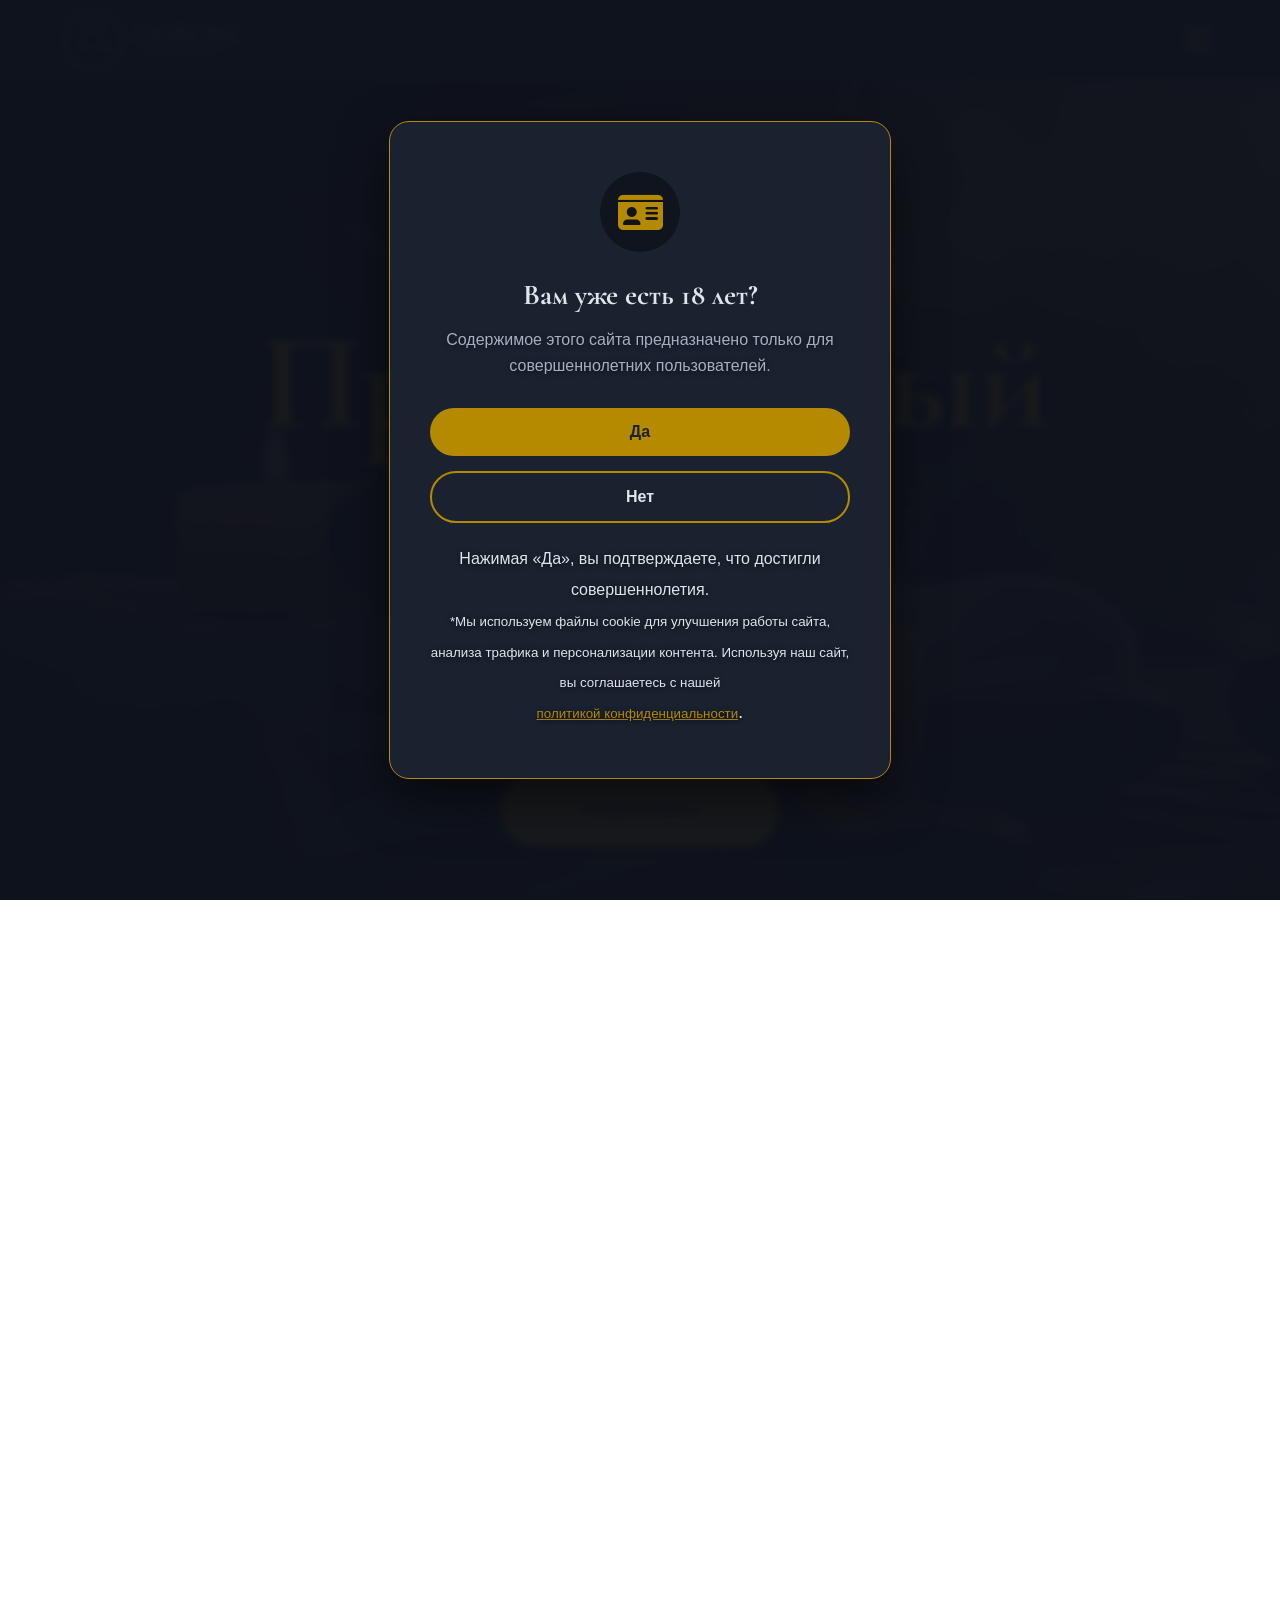
==== commit c7db0f02: "new version" ====
--- a/index.html
+++ b/index.html
@@ -1,80 +1,61 @@
+<!--https://djwiach.github.io/bogdan.github.io/ --!>
+
 <!DOCTYPE html>
 <html lang="ru">
 <head>
     <meta charset="UTF-8">
     <meta name="viewport" content="width=device-width, initial-scale=1.0">
+	<!-- 1. Основной favicon (старый надежный способ) --> 
+	<link rel="icon" type="image/x-icon" href="./img/favicon.ico"> 
+	<!-- 2. Для современных браузеров (PNG) --> 
+	<link rel="icon" type="image/png" href="./img/favicon.png" sizes="32x32"> 
+	<!-- 3. Для мобильных устройств (Apple/iOS) --> 
+	<link rel="apple-touch-icon" href="./img/favicon.png"> 
+	<!-- 4. Для Windows (плитки) --> 
+	<meta name="msapplication-TileColor" content="#1A2230"> 
+	<meta name="msapplication-TileImage" href="./img/favicon.png">
     <title>Любовь в руках</title>
-    <link rel="stylesheet" href="background.css">
+
     <title>Шапка сайта</title>
     <link rel="preconnect" href="https://fonts.googleapis.com">
     <link rel="preconnect" href="https://fonts.gstatic.com" crossorigin>
     <!-- Подключение строгого шрифта с засечками -->
     <link href="https://fonts.googleapis.com/css2?family=Cormorant+Garamond:wght@600;700&display=swap" rel="stylesheet">
     <link rel="stylesheet" href="https://cdnjs.cloudflare.com/ajax/libs/font-awesome/6.5.2/css/all.min.css">
-	<link rel="stylesheet" href="header.css">
-	<link rel="stylesheet" href="form.css">
+	<link rel="stylesheet" href="background_css.css">
+	<link rel="stylesheet" href="header_css.css">
+	<link rel="stylesheet" href="main_css.css">
+	<link rel="stylesheet" href="form_css.css">
+	<link rel="stylesheet" href="footer_css.css">
 	<!-- Стили Swiper --> 
 	<link rel="stylesheet" href="https://cdn.jsdelivr.net/npm/swiper@11/swiper-bundle.min.css" /> 
 	<!-- Скрипт Swiper (лучше ставить перед закрывающим </body>) --> 
 	<script src="https://cdn.jsdelivr.net/npm/swiper@11/swiper-bundle.min.js"></script>
 	<script src="https://unpkg.com/inputmask@5.0.7/dist/inputmask.js"></script>
-	<script src="main.js"></script>
-	<script src="age.js"></script>
-	<script src="form.js"></script>
+
 </head>
 <body>
 <!-- Блок подтверждения возраста -->
+<!-- Оставьте только это -->
 <div id="age-verify-overlay" class="age-overlay">
     <div class="age-modal">
-        <div class="age-icon">
-            <i class="fa-solid fa-id-card"></i>
+        <div class="age-icon"><i class="fa-solid fa-id-card"></i></div>
+        <h2 class="age-title">Вам уже есть 18 лет?</h2>
+        <p class="age-text">Содержимое этого сайта предназначено только для совершеннолетних пользователей.</p>
+        <div class="age-buttons">
+            <button id="age-yes" class="age-btn age-btn--yes">Да</button>
+            <button id="age-no" class="age-btn age-btn--no">Нет</button>
         </div>
-        <h2 class="age-title">Вам уже есть 18 лет?</h2>
-        <p class="age-text">Содержимое этого сайта предназначено только для совершеннолетних пользователей. Пожалуйста, подтвердите ваш возраст.</p>
-        
-        <div class="age-buttons">
-            <button id="age-yes" class="age-btn age-btn--yes">Да, мне есть 18 лет</button>
-            <button id="age-no" class="age-btn age-btn--no">Нет, мне нет 18 лет</button>
-        </div>
-        
-        <p class="age-note">Нажимая «Да», вы подтверждаете, что достигли совершеннолетия.</p>
+		<p class="age-note"><small> Нажимая «Да», вы подтверждаете, что достигли совершеннолетия.</small> </p>
+        <p class="age-note"><small><small>*Мы используем файлы cookie для улучшения работы сайта, анализа трафика и персонализации контента. Используя наш сайт, вы соглашаетесь с нашей </small></small><br/> 
+		<a href="./police.html" class="police_text_link"><small><small>политикой конфиденциальности</small></small></a>.</p> 
+		</div>     
     </div>
-</div>
-<!-- Уведомление о куки -->
-<div id="cookie-consent-banner" class="cookie-banner">
-    <div class="cookie-banner__content">
-        <div class="cookie-banner__text">
-            <i class="fa-solid fa-cookie-bite cookie-banner__icon"></i>
-            <p>Мы используем файлы cookie для улучшения работы сайта, анализа трафика и персонализации контента. Используя наш сайт, вы соглашаетесь с нашей <a href="#" class="cookie-banner__link">Политикой конфиденциальности</a>.</p>
-        </div>
-        <button id="cookie-consent-btn" class="cookie-banner__btn">Принять</button>
-    </div>
-</div>
-<header class="header">
-        <div class="header__container">
-            <!-- Логотип слева -->		
-            <div class="header__logo">
-    <a href="/" class="logo-link">
-        <img src="./img/logosteel.png" alt="Логотип" class="logo-img">_
-         <!--<span class="logo-text">Любовь в руках</span>-->
-    </a>
-</div>
-    <!-- Кнопка гамбургера -->
-    <button class="header__hamburger" id="hamburger">
-        <i class="fa-solid fa-bars"></i>
-    </button>
-            <!-- Меню и кнопка справа -->
-            <nav class="header__nav">
-                <ul class="nav__list">
-                    <li class="nav__item"><a href="#advantages" class="nav__link">О нас</a></li>
-                    <li class="nav__item"><a href="#gallery" class="nav__link">Программы</a></li>
-                    <li class="nav__item"><a href="#" class="nav__link">Мастерицы</a></li>
-                    <li class="nav__item"><a href="#" class="nav__link">Акции</a></li>
-                </ul>
-                <button class="header__btn send_btn">Записаться</button>
-            </nav>
-        </div>
-    </header>
+
+
+<!--<header class="header">-->
+<div id="main-header"></div>
+ <!--   </header>-->
 
     <!-- Центральный оффер -->
 	<!--class="main-content"-->
@@ -82,19 +63,135 @@
         <section class="hero">
 			<div class="hero__container">
 				<div class="blured">
-					<h1 class="hero__title">Искусство прикосновений</h1>
+					<h1 class="hero__title">Премиальный массаж</h1>
 					<p class="hero__subtitle">Гарантия приватности</p>
 					<p class="hero__text">
-						Место, где время принадлежит только тебе. <br>
-						Эксклюзивный эротический массаж в центре Пскова.
+						ВАШЕ ТЕЛО, НАША ЗАБОТА <br>
+						ИСКУССТВО ПРИКОСНОВЕНИЯ.
 					</p>
 					<button class="hero__btn send_btn">Попробовать</button>
 				</div>
 			</div>
 		</section>   
+		<section class="gallery" id="gallery">
+		 <!-- Основной контент -->
+			<div class="gallery__container">
+				<h2 class="gallery__title">Выберите свой ритуал</h2>
+				<div class="gallery__grid">
+
+					<!-- Карточка 1 -->
+					<div class="gallery__card full-bg-card">
+						<!-- Само фото теперь становится фоновым элементом -->
+						<div class="gallery__bg-image">
+							<img src="./img/imperior.png" alt="Программа Император">
+							<div class="gallery__glow"></div>
+						</div>
+
+						<!-- Блок с текстом и кнопкой поверх фото -->
+						<div class="gallery__card-overlay">
+							<h3 class="gallery__card-title">Император</h3>
+							<div class="gallery__meta">
+								<span>1 час 30 минут</span>
+								<span>8 000 ₽</span>
+							</div>
+							<button class="gallery__btn" data-id="1" data-title="Император" data-time="1 час 30 минут" data-price="8 000 ₽" data-desc="Глубокий релакс с использованием редких масел. Полное погружение в атмосферу абсолютной власти и спокойствия.">Подробнее</button>
+						</div>
+					</div>
+					<!-- Карточка 2 -->
+					<div class="gallery__card full-bg-card">
+						<!-- Само фото теперь становится фоновым элементом -->
+						<div class="gallery__bg-image">
+							<img src="./img/imperior.png" alt="Программа Император">
+							<div class="gallery__glow"></div>
+						</div>
+
+						<!-- Блок с текстом и кнопкой поверх фото -->
+						<div class="gallery__card-overlay">
+							<h3 class="gallery__card-title">Император</h3>
+							<div class="gallery__meta">
+								<span>1 час 30 минут</span>
+								<span>8 000 ₽</span>
+							</div>
+							<button class="gallery__btn" data-id="1" data-title="Император" data-time="1 час 30 минут" data-price="8 000 ₽" data-desc="Глубокий релакс с использованием редких масел. Полное погружение в атмосферу абсолютной власти и спокойствия.">Подробнее</button>
+						</div>
+					</div>
+					<!-- Карточка 3 -->
+					<div class="gallery__card full-bg-card">
+						<!-- Само фото теперь становится фоновым элементом -->
+						<div class="gallery__bg-image">
+							<img src="./img/imperior.png" alt="Программа Император">
+							<div class="gallery__glow"></div>
+						</div>
+
+						<!-- Блок с текстом и кнопкой поверх фото -->
+						<div class="gallery__card-overlay">
+							<h3 class="gallery__card-title">Император</h3>
+							<div class="gallery__meta">
+								<span>1 час 30 минут</span>
+								<span>8 000 ₽</span>
+							</div>
+							<button class="gallery__btn" data-id="1" data-title="Император" data-time="1 час 30 минут" data-price="8 000 ₽" data-desc="Глубокий релакс с использованием редких масел. Полное погружение в атмосферу абсолютной власти и спокойствия.">Подробнее</button>
+						</div>
+					</div>
+				</div>
+			</div>
+		</section>
+		<section class="masters-section" id="masters-section">
+			<div class="masters-container">
+				<h2 class="gallery__title">Наши мастера</h2>
+				<!-- Описание секции -->
+				<div class="masters-description">
+					<p class="masters-desc-text">
+						В нашем клубе нет случайных людей. Каждая девушка — это психолог, актриса и художница в одном лице. 
+						Они чувствуют ваше настроение еще до первого прикосновения.
+					</p>
+				</div>
+
+				<!-- Сетка карточек -->
+				<div class="masters-grid">
+					
+					<!-- Карточка 1 -->
+					<div class="masters-card">
+						<div class="masters-info">
+							<h3 class="masters-name">Алиса</h3>
+							<p class="masters-spec">Эксперт по боди-массажу</p>
+						</div>
+						<div class="masters-photo">
+							<img src="./img/lia.png" alt="Мастерица Алиса" id="01a11d5f-8bad-594-80d5-e70f65e5c8bf">
+							
+						</div>
+						
+					</div>
+
+					<!-- Карточка 2 -->
+					<div class="masters-card">
+						<div class="masters-info">
+							<h3 class="masters-name">Ева</h3>
+							<p class="masters-spec">Королева тайских техник</p>
+						</div>
+						<div class="masters-photo">
+							<img src="./img/lia.png" alt="Мастерица Ева" id="01a11d5f-8bad-7388-83d5-eebc58e5e0db">
+						</div>
+					</div>
+
+					<!-- Карточка 3 -->
+					<div class="masters-card">
+						<div class="masters-info">
+							<h3 class="masters-name">Лилит</h3>
+							<p class="masters-spec">Магистр релаксации</p>
+						</div>
+						<div class="masters-photo">
+						   <img src="./img/lia.png" alt="Мастерица Лилит" id="01a11d5f-8f96-7ec2-812d-9e70f6a10923">
+						</div>
+					</div>
+
+				</div>
+			</div>
+		</section>
+		
 		<section class="advantages" id="advantages">
 		  <div class="advantages__container">
-			<h2 class="advantages__title">Почему нас выбирают</h2>
+			<h2 class="gallery__title">Почему нас выбирают</h2>
 			<div class="advantages__grid">
 			  
 			  <!-- Пример одной карточки -->
@@ -115,125 +212,151 @@
 				<h3 class="advantages__card-title">Время без спешки</h3>
 				<p class="advantages__card-text">Никаких посторонних. Всё время сессии принадлежит только вам.</p>
 			  </div>
+			</div>
+			<div class="advantages__grid">
 
 			  <div class="feature-card">
 				 <div class="feature-card-icon"><img src="./img/cross.png" width="70px"></div>
 				<h3 class="advantages__card-title">Безопасность</h3>
-				<p class="advantages__card-text">Медицинские стандарты чистоты и гипоаллергенные масла.</p>
+				<p class="advantages__card-text">Применяем стандарты чистоты и гипоаллергенные масла.</p>
+			  </div>
+			  <div class="feature-card">
+				 <div class="feature-card-icon"><img src="./img/no-sex.png" width="70px"></div>
+				<h3 class="advantages__card-title">Не оказываем</h3>
+				<p class="advantages__card-text">Не занимаемся оказанием медицинских и интимных услуг</p>
 			  </div>
 
 			</div>
 		  </div>
 		</section>
-		<section class="gallery" id="gallery">
-		 <!-- Основной контент -->
-			<div class="gallery__container">
-				<h2 class="gallery__title">Выберите свой ритуал</h2>
-				<div class="gallery__grid">
-
-					<!-- Карточка 1 -->
-					<div class="gallery__card">
-						<div class="gallery__image">
-							<img src='./img/imperior.png' width='200px' alt="Программа Император">
-							<div class="gallery__glow"></div>
-						</div>
-						<div class="gallery__card-body">
-							<h3 class="gallery__card-title">Император</h3>
-							<div class="gallery__meta">
-								<span>1 час 30 минут</span>
-								<span>8 000 ₽</span>
-							</div>
-							<!-- Добавляем data-атрибут для передачи данных в скрипт -->
-							<button class="gallery__btn" data-id="1" data-title="Император" data-time="1 час 30 минут" data-price="8 000 ₽" data-desc="Глубокий релакс с использованием редких масел. Полное погружение в атмосферу абсолютной власти и спокойствия.">Подробнее</button>
-						</div>
-					</div>
-
-					<!-- Карточка 2-->
-					<div class="gallery__card">
-						<div class="gallery__image">
-							<img src='./img/imperior.png' width='70px' alt="Программа Император">
-							<div class="gallery__glow"></div>
-						</div>
-						<div class="gallery__card-body">
-							<h3 class="gallery__card-title">Император</h3>
-							<div class="gallery__meta">
-								<span>1 час 30 минут</span>
-								<span>8 000 ₽</span>
-							</div>
-							<!-- Добавляем data-атрибут для передачи данных в скрипт -->
-							<button class="gallery__btn" data-id="1" data-title="Император" data-time="1 час 30 минут" data-price="8 000 ₽" data-desc="Глубокий релакс с использованием редких масел. Полное погружение в атмосферу абсолютной власти и спокойствия.">Подробнее</button>
-						</div>
-					</div>
-					<!-- Карточка 3 -->
-					<div class="gallery__card">
-						<div class="gallery__image">
-							<img src='./img/imperior.png' width='70px' alt="Программа Император">
-							<div class="gallery__glow"></div>
-						</div>
-						<div class="gallery__card-body">
-							<h3 class="gallery__card-title">Император</h3>
-							<div class="gallery__meta">
-								<span>1 час 30 минут</span>
-								<span>8 000 ₽</span>
-							</div>
-							<!-- Добавляем data-атрибут для передачи данных в скрипт -->
-							<button class="gallery__btn" data-id="1" data-title="Император" data-time="1 час 30 минут" data-price="8 000 ₽" data-desc="Глубокий релакс с использованием редких масел. Полное погружение в атмосферу абсолютной власти и спокойствия.">Подробнее</button>
-						</div>
-					</div>
-					<!-- Карточка 4 -->
-					<div class="gallery__card">
-						<div class="gallery__image">
-							<img src='./img/imperior.png' width='70px' alt="Программа Император">
-							<div class="gallery__glow"></div>
-						</div>
-						<div class="gallery__card-body">
-							<h3 class="gallery__card-title">Император</h3>
-							<div class="gallery__meta">
-								<span>1 час 30 минут</span>
-								<span>8 000 ₽</span>
-							</div>
-							<!-- Добавляем data-атрибут для передачи данных в скрипт -->
-							<button class="gallery__btn" data-id="1" data-title="Император" data-time="1 час 30 минут" data-price="8 000 ₽" data-desc="Глубокий релакс с использованием редких масел. Полное погружение в атмосферу абсолютной власти и спокойствия.">Подробнее</button>
-						</div>
-					</div>
-
-					<!-- Карточка 5 -->
-					<div class="gallery__card">
-						<div class="gallery__image">
-							<img src='./img/imperior.png' width='70px' alt="Программа Император">
-							<div class="gallery__glow"></div>
-						</div>
-						<div class="gallery__card-body">
-							<h3 class="gallery__card-title">Император</h3>
-							<div class="gallery__meta">
-								<span>1 час 30 минут</span>
-								<span>8 000 ₽</span>
-							</div>
-							<!-- Добавляем data-атрибут для передачи данных в скрипт -->
-							<button class="gallery__btn" data-id="1" data-title="Император" data-time="1 час 30 минут" data-price="8 000 ₽" data-desc="Глубокий релакс с использованием редких масел. Полное погружение в атмосферу абсолютной власти и спокойствия.">Подробнее</button>
-						</div>
-					</div>
-					<!-- Карточка 6 -->
-					<div class="gallery__card">
-						<div class="gallery__image">
-							<img src='./img/imperior.png' width='70px' alt="Программа Император">
-							<div class="gallery__glow"></div>
-						</div>
-						<div class="gallery__card-body">
-							<h3 class="gallery__card-title">Император</h3>
-							<div class="gallery__meta">
-								<span>1 час 30 минут</span>
-								<span>8 000 ₽</span>
-							</div>
-							<!-- Добавляем data-атрибут для передачи данных в скрипт -->
-							<button class="gallery__btn" data-id="1" data-title="Император" data-time="1 час 30 минут" data-price="8 000 ₽" data-desc="Глубокий релакс с использованием редких масел. Полное погружение в атмосферу абсолютной власти и спокойствия.">Подробнее</button>
-						</div>
-					</div>
-				</div>
+		<section class="contacts-section" id="contacts-section">
+			<h2 class="gallery__title">Нас легко найти</h2>
+			<div class="contacts-container">
+				
+				<!-- Левая колонка: Текст -->
+				<div class="contacts-info">
+					<h2 class="contacts-title">Контакты</h2>
+					
+					<div class="contacts-item">
+						<i class="fas fa-map-marker-alt"></i>
+						<div>
+							<span class="contacts-label">Адрес:</span>
+							<p class="contacts-text">г. Псков, Юбилейная улица, 89А, 1 подъезд</p>
+							<p class="contacts-text">г. Псков, Гражданская улица, 15А, подъезд 3</p>
+						</div>
+					</div>
+
+					<div class="contacts-item">
+						<i class="fas fa-phone"></i>
+						<div>
+							<span class="contacts-label">Телефон:</span>
+							<a href="tel:+79113820383" class="contacts-text">+7 (911) 382-03-83</a>
+						</div>
+					</div>
+
+					<div class="contacts-item">
+						<i class="fab fa-vk"></i>
+						<div>
+							<span class="contacts-label">ВКонтакте:</span>
+							<a href="https://vk.ru/lubov_pskov" target="_blank" class="contacts-text">vk.ru/lubov_pskov</a>
+						</div>
+					</div>
+
+					<div class="contacts-item">
+						<i class="fab fa-telegram"></i>
+						<div>
+							<span class="contacts-label">Telegram:</span>
+							<a href="https://t.me/lubov_v_rukah" target="_blank" class="contacts-text">t.me/lubov_v_rukah</a>
+						</div>
+					</div>
+				</div>
+
+				<!-- Правая колонка: Карта --> 
+				<div class="contacts-map"> 
+				<!-- Замените координаты (55.7532, 37.6225) на координаты вашего салона. Их можно взять на Яндекс Картах через кнопку «Поделиться» -> «Скопировать код». --> 
+					<iframe 
+						src="https://yandex.ru/map-widget/v1/?um=constructor%3Ad9ca38e0782ca927909140909cc4c531b3e04c58eae5303c3f994d4e69d81987&amp;source=constructor" 
+						width="100%" 
+						height="100%" 
+						frameborder="0"> 
+					</iframe> 
+				</div>
+
 			</div>
 		</section>
-
-<!-- Модальное окно (сначала скрыто) -->
+		<section class="timeline-section" id="timeline-section"> 
+			<div class="timeline-container"> 
+				<h2 class="gallery__title">Как проходит визит</h2>
+					<div class="timeline">
+						<!-- Этап 1: Встреча -->
+						<div class="timeline-item">
+							<div class="timeline-icon">
+								<i class="fa-solid fa-door-open"></i>
+							</div>
+							<div class="timeline-content">
+								<h3 class="timeline-step">Встреча</h3>
+								<p class="timeline-text">Вас радушно встречают в салоне, помогают почувствовать себя комфортно и проводят в уютную зону отдыха.</p>
+							</div>
+						</div>
+
+						<!-- Этап 2: Обсуждение -->
+						<div class="timeline-item">
+							<div class="timeline-icon">
+								<i class="fa-solid fa-comments"></i>
+							</div>
+							<div class="timeline-content">
+								<h3 class="timeline-step">Обсуждение</h3>
+								<p class="timeline-text">Вы знакомитесь с мастерицей. Обсуждаете детали программы, ваши предпочтения и желаемое настроение.</p>
+							</div>
+						</div>
+
+						<!-- Этап 3: Душ (Подготовка) -->
+						<div class="timeline-item">
+							<div class="timeline-icon">
+								<i class="fa-solid fa-shower"></i>
+							</div>
+							<div class="timeline-content">
+								<h3 class="timeline-step">Подготовка</h3>
+								<p class="timeline-text">Принятие душа для очищения тела и мыслей перед началом ритуала.</p>
+							</div>
+						</div>
+
+						<!-- Этап 4: Ритуал -->
+						<div class="timeline-item">
+							<div class="timeline-icon">
+								<i class="fa-solid fa-spa"></i>
+							</div>
+							<div class="timeline-content">
+								<h3 class="timeline-step">Ритуал</h3>
+								<p class="timeline-text">Основная часть программы. Погружение в мир чувственных прикосновений и глубокого расслабления.</p>
+							</div>
+						</div>
+
+						<!-- Этап 5: Наслаждение -->
+						<div class="timeline-item">
+							<div class="timeline-icon">
+								<i class="fa-solid fa-heart"></i>
+							</div>
+							<div class="timeline-content">
+								<h3 class="timeline-step">Наслаждение</h3>
+								<p class="timeline-text">Состояние полного покоя и гармонии. Время, которое принадлежит только вам.</p>
+							</div>
+						</div>
+
+						<!-- Этап 6: Душ (Завершение) -->
+						<div class="timeline-item">
+							<div class="timeline-icon">
+								<i class="fa-solid fa-tint"></i>
+							</div>
+							<div class="timeline-content">
+								<h3 class="timeline-step">Завершение</h3>
+								<p class="timeline-text">Возможность освежиться после ритуала, привести мысли в порядок и подготовиться к возвращению в мир.</p>
+							</div>
+						</div>
+					</div>
+				</div> 
+			</section>
+		<!-- Модальное окно (сначала скрыто) -->
 		<div id="modal" class="modal">
 			<div class="modal__content">
 				<span class="modal__close">&times;</span>
@@ -249,11 +372,30 @@
 				</div>
 				<hr class="modal__divider">
 				<p id="modal-desc"></p>
-				<button class="header__btn send_btn">Записаться</button>
 			</div>
 		</div>
 
-<!-- 2. МОДАЛЬНОЕ ОКНО (изначально скрыто через CSS) -->
+
+		
+    </main>
+		
+
+		<div id="main-footer"></div>
+		<script> 
+		fetch('./header.html') 
+			.then(response => response.text()) 
+			.then(data => { 
+				document.getElementById('main-header').innerHTML = data; 
+			}); 
+		</script>
+		<script> 
+		fetch('./footer.html') 
+			.then(response => response.text()) 
+			.then(data => { 
+				document.getElementById('main-footer').innerHTML = data; 
+			}); 
+		</script>
+		<!-- 2. МОДАЛЬНОЕ ОКНО (изначально скрыто через CSS) -->
 		<div id="booking-modal" class="modal">
 			
 			<!-- Фон-затемнение -->
@@ -284,14 +426,19 @@
 
 							<button type="submit" class="form-btn">Отправить</button>
 							<div id="form-status" class="form-status"></div>
+							<label class="form-checkbox-label"> 
+								<input type="checkbox" name="accept_terms" id="accept_terms" required> 
+								<span>Нажимая на кнопку, я соглашаюсь с <a href="/privacy-policy">политикой конфиденциальности</a> и обработкой персональных данных</span> 
+							</label>
 						</form>
 					</div>
 				</section>
 
 			</div>
 		</div>
-		
-    </main>
-
+	<script src="main_js.js"></script>
+	<script src="age_js.js"></script>
+	<script src="form_js.js"></script>
+	<script src="header_js.js"></script>
 </body>
 </html>
--- a/background_css.css
+++ b/background_css.css
@@ -0,0 +1,105 @@
+body, html {
+    margin: 0;
+    padding: 0;
+    height: 100%;
+    font-family: 'Arial', sans-serif;
+    color: #e0e0e0;
+	position: relative; 
+	overflow-x: hidden;
+}
+
+html { scroll-behavior: smooth; }
+/* Ровный градиент фона */
+body::before { content: ''; position: fixed; top: 0; left: 0; width: 100%; height: 100%; background: linear-gradient(135deg, #0F141E, #1A2230); z-index: -1; }
+
+/* Слой с множеством бликов */
+body::after {
+    content: '';
+    position: fixed;
+    top: 0;
+    left: 0;
+    width: 100%;
+    height: 100%;
+    z-index: -1;
+    
+    /* 
+       Множественные фоны. 
+       Каждая пара значений — это отдельный блик: 
+       сначала цвет (радиальный градиент), затем его позиция и размер.
+    */
+    background: 
+        /* Блик 1 */
+        radial-gradient(circle, rgba(255, 215, 0, 0.25) 0%, transparent 40%) 10% 20% / 3vw 3vw no-repeat,
+        /* Блик 2 */
+        radial-gradient(circle, rgba(255, 215, 0, 0.18) 0%, transparent 35%) 85% 15% / 2.5vw 2.5vw no-repeat,
+        /* Блик 3 */
+        radial-gradient(circle, rgba(255, 215, 0, 0.22) 0%, transparent 45%) 40% 60% / 4vw 4vw no-repeat,
+        /* Блик 4 */
+        radial-gradient(circle, rgba(255, 215, 0, 0.15) 0%, transparent 30%) 70% 80% / 2vw 2vw no-repeat,
+        /* Блик 5 */
+        radial-gradient(circle, rgba(255, 215, 0, 0.2) 0%, transparent 40%) 20% 75% / 3.5vw 3.5vw no-repeat,
+        /* Блик 6 */
+        radial-gradient(circle, rgba(255, 215, 0, 0.12) 0%, transparent 25%) 90% 50% / 1.5vw 1.5vw no-repeat;
+        
+    animation: drift 40s linear infinite;
+}
+
+/* Дополнительный слой для эффекта параллакса (блики движутся с разной скоростью) */
+body {
+    animation: slow-drift 60s linear infinite;
+}
+
+/* Контент */
+.content-wrapper {
+    padding: 40px;
+    text-align: center;
+    position: relative;
+    z-index: 1;
+}
+
+/* Основная анимация движения */
+@keyframes drift {
+    0% {
+        background-position: 
+            15% 25%,
+            80% 10%,
+            35% 55%,
+            65% 75%,
+            15% 70%,
+            85% 45%;
+    }
+    100% {
+        background-position: 
+            20% 30%,
+            90% 20%,
+            45% 65%,
+            75% 85%,
+            25% 80%,
+            95% 55%;
+    }
+}
+
+/* Медленная анимация для самого body, чтобы добавить глубины */
+@keyframes slow-drift {
+    0% {
+        background-position: 0% 0%;
+    }
+    100% {
+        background-position: 5% 5%;
+    }
+}
+
+/* Стили для текста */
+h1 {
+    font-size: 3rem;
+    margin-bottom: 20px;
+    text-shadow: 0 2px 10px rgba(0,0,0,0.8);
+}
+
+p {
+    font-size: 1.2rem;
+    max-width: 600px;
+    margin: 0 auto;
+    line-height: 1.6;
+    text-shadow: 0 1px 5px rgba(0,0,0,0.6);
+}
--- a/header_css.css
+++ b/header_css.css
@@ -0,0 +1,137 @@
+/* --- БАЗОВЫЕ СТИЛИ ШАПКИ --- */
+.main-header {
+    align-content: center;
+    width: 100%;
+    background-color: #1A2230;
+    position: sticky;
+    top: 0;
+    z-index: 1000;
+    border-bottom: 1px solid rgba(255, 255, 255, 0.05);
+}
+
+.container-header {
+    max-width: 70%;
+    margin: 0 auto;
+    padding: 0 20px;
+    display: flex;
+    align-items: center;
+    justify-content: space-between;
+    height: 80px;
+    position: relative; /* Важно для позиционирования меню */
+}
+
+/* Логотип */
+.header__logo img {
+    display: block;
+    height: 60px;
+    width: auto;
+}
+
+/* Гамбургер (скрыт на десктопе) */
+.header__hamburger {
+    display: none;
+    font-size: 1.8rem;
+    color: #B58900;
+    cursor: pointer;
+    background: none;
+    border: none;
+    padding: 5px;
+    z-index: 1001;
+}
+
+/* --- МЕНЮ (содержит всё: и ссылки, и контакты) --- */
+.header__menu {
+    /* НА ДЕСКТОПЕ: обычное меню справа от логотипа */
+    display: flex;
+    align-items: center;
+    gap: 40px;
+}
+
+/* Стили ссылок */
+.header__menu ul {
+    display: flex;
+    list-style: none;
+    gap: 40px;
+}
+.header__menu a {
+    text-decoration: none;
+    color: #E0E5EC;
+    font-size: 16px;
+    font-weight: 500;
+    transition: color 0.3s ease;
+}
+.header__menu a:hover { color: #B58900; }
+
+/* Стили контактов внутри меню */
+.header__contacts {
+    display: flex;
+    align-items: center;
+    gap: 15px;
+}
+.contact-icon { width: 28px; height: 28px; background-size: cover; border-radius: 50%; transition: 0.3s; }
+.contact-icon:hover { transform: translateY(-2px); opacity: 0.8; }
+.tg-icon { background-image: url('./img/telegram-logo.png'); margin-right: 25px; }
+.vk-icon { background-image: url('./img/vk-logo.png'); margin-right: 25px; }
+.tel-icon { background-image: url('./img/phone.png'); margin-right: 10px; }
+a.contact-phone { color: #B58900; font-size: 18px; font-weight: 600; text-decoration: none; margin-right: 25px; white-space: nowrap; }
+.contact-phone:hover { text-decoration: underline; transform: translateY(-2px); }
+.contact__btn { font-size: 1.1rem; font-weight: 600; color: #1A2230; background-color: #B58900; border: none; padding: 10px 25px; border-radius: 10px; cursor: pointer; transition: 0.4s; box-shadow: 0 4px 15px rgba(181, 137, 0, 0.4); }
+
+/* --- АДАПТИВНОСТЬ (Мобильные) --- */
+@media (max-width: 1490px) {
+    .container-header {
+        max-width: 90%;
+        padding: 0 15px;
+    }
+
+    /* 1. Скрываем ВСЁ меню целиком */
+    .header__menu {
+        display: none; /* Полностью убираем из потока */
+        position: absolute;
+        top: 100%; /* Прямо под шапкой */
+        left: 0;
+        right: 0;
+        background-color: #1A2230;
+        padding: 20px;
+        flex-direction: column;
+        align-items: flex-start; /* Контент по левому краю */
+        gap: 25px;
+        border-bottom: 1px solid rgba(255, 255, 255, 0.05);
+        z-index: 999;
+    }
+
+    /* 2. Показываем гамбургер */
+    .header__hamburger {
+        display: block;
+    }
+
+    /* 3. Стили для открытого состояния (добавляется через JS) */
+    .header__menu.active {
+        display: flex; /* Показываем, когда нужно */
+    }
+
+    /* 4. Внутренние стили открытого меню */
+    .header__menu.active ul {
+        flex-direction: column;
+        width: 100%;
+        gap: 15px;
+    }
+    .header__menu.active a {
+        font-size: 1.2rem;
+    }
+
+    .header__menu.active .header__contacts {
+        width: 100%;
+        flex-direction: column;
+        align-items: flex-start;
+        gap: 15px;
+    }
+    .header__menu.active .contact-phone {
+        margin-right: 0;
+        font-size: 1.2rem;
+    }
+    .header__menu.active .contact__btn {
+        width: 100%;
+        text-align: center;
+    }
+}
--- a/main_css.css
+++ b/main_css.css
@@ -0,0 +1,1182 @@
+/* --- Подтверждение возраста --- */
+.age-overlay {
+    display: none; /* Скрываем по умолчанию, скрипт включит display:flex */
+    position: fixed;
+    top: 0;
+    left: 0;
+    width: 100%;
+    height: 100%;
+    background-color: rgba(15, 20, 30, 0.95); /* Темный фон с высокой прозрачностью */
+    backdrop-filter: blur(3px);
+    z-index: 9999;
+    display: flex;
+    justify-content: center;
+    align-items: center;
+}
+
+.age-modal {
+    background-color: #1A2230;
+    padding: 50px 40px;
+    border-radius: 20px;
+    text-align: center;
+    width: 90%;
+    max-width: 420px;
+    border: 1px solid #B58900;
+    box-shadow: 0 20px 50px rgba(0, 0, 0, 0.5);
+    position: relative;
+    animation: modalPop 0.5s ease-out;
+}
+
+@keyframes modalPop {
+    from {
+        opacity: 0;
+        transform: scale(0.8);
+    }
+    to {
+        opacity: 1;
+        transform: scale(1);
+    }
+}
+
+.age-icon {
+    width: 80px;
+    height: 80px;
+    background-color: #0F141E;
+    border-radius: 50%;
+    display: flex;
+    justify-content: center;
+    align-items: center;
+    margin: 0 auto 25px;
+}
+
+.age-icon i {
+    font-size: 2.5rem;
+    color: #B58900;
+}
+
+.age-title {
+    font-family: 'Cormorant Garamond', serif;
+    font-size: 1.8rem;
+    color: #E0E5EC;
+    margin: 0 0 15px;
+}
+
+.age-text {
+    color: #A7B0C2;
+    line-height: 1.6;
+    margin: 0 0 30px;
+    font-size: 1rem;
+}
+
+.age-buttons {
+    display: flex;
+    flex-direction: column;
+    gap: 15px;
+    margin-bottom: 20px;
+}
+
+.age-btn {
+    padding: 15px 0;
+    font-size: 1rem;
+    font-weight: 600;
+    border-radius: 30px;
+    cursor: pointer;
+    transition: all 0.3s ease;
+    border: none;
+}
+
+.age-btn--yes {
+    background-color: #B58900;
+    color: #1A2230;
+}
+
+.age-btn--yes:hover {
+    background-color: #C49800;
+    transform: translateY(-3px);
+    box-shadow: 0 10px 20px rgba(181, 137, 0, 0.3);
+}
+
+.age-btn--no {
+    background: transparent;
+    color: #E0E5EC;
+    border: 2px solid #B58900;
+}
+
+.age-btn--no:hover {
+    background-color: #B58900;
+    color: #1A2230;
+    transform: translateY(-3px);
+}
+
+
+.police_text_link {
+    color: #B58900;
+    text-decoration: underline;
+    transition: color 0.3s ease;
+}
+
+.police_text_link:hover {
+    color: #C49800;
+}
+
+/* Адаптивность */
+@media (max-width: 480px) {
+    .age-modal {
+        padding: 40px 25px;
+    }
+    .age-title {
+        font-size: 1.5rem;
+    }
+}
+
+.age-note {
+    align-items: center;
+    gap: 12px;
+    min-width: 200px;
+}
+
+/* --- Базовые настройки --- */
+body {
+    margin: 0;
+    font-family: 'Arial', sans-serif;
+    background: linear-gradient(135deg, #0F141E, #1A2230);
+    color: #E0E5EC;
+}
+
+/* --- Шапка --- */
+
+
+
+.hero__btn:hover {
+    background-color: #C49800;
+    transform: translateY(-4px);
+}
+/* --- Центральный оффер (Первый экран) --- */
+
+/* Родительский блок - центрирует всё */
+.hero {
+    width: 100%;
+    height: 100dvh;
+	background-image: url(./img/card_bgnd_.jpg);
+	background-size: cover; 
+    display: flex;
+    justify-content: center;
+    align-items: center;
+    text-align: center;
+    padding: 0 ; 
+    box-sizing: border-box;
+	font-family: 'Cormorant Garamond', serif;
+	z-index: 1; /* Над картинкой, но под текстом */
+}
+
+/* Контейнер - ограничивает ширину текста */
+.hero__container {
+    max-width: 800px;
+    width: 100%;
+    padding: 0 20px;
+    box-sizing: border-box;
+    z-index: 2;
+}
+
+.hero__title {
+    font-size: clamp(2.5rem, 12vw, 8.5rem);
+    font-weight: 700;
+    color: #B58900;
+    line-height: 0.8;
+	text-shadow: 
+		2px 2px 0px #1A2230, /* Темная глубина */ 
+		4px 4px 0px #0F141E, /* Еще глубже */ 
+		-1px -1px 0px #1A2230, /* Светлый блик сверху-слева */ 
+		1px 1px 0px #7D5E00;
+}
+
+.hero__subtitle {
+    font-size: clamp(2.1rem, 2vw, 6.5rem);
+	flex-wrap: nowrap;
+    font-style: normal;
+    font-weight: 300;
+    color: #E0E5EC;
+    margin-top: 30px;
+    letter-spacing: 0.5px;
+	wrap:
+}
+
+.hero__text {
+    font-size: clamp(1rem, 2.5vw, 1.2rem);
+	flex-wrap: nowrap;
+    color: #E0E5EC;
+    line-height: 1.7;
+    margin-top: 40px;
+    opacity: 0.9;
+		text-shadow: 
+		1px 1px 0px #1A2230, /* Темная глубина */ 
+		2px 2px 0px #0F141E, /* Еще глубже */ 
+		-1px -1px 0px #1A2230, /* Светлый блик сверху-слева */ 
+		.5px .5px 0px #7D5E00;
+}
+
+.hero__btn {
+    font-size: 1.1rem;
+    font-weight: 600;
+    color: #1A2230;
+    background-color: #B58900;
+    border: none;
+	margin-top: 40px;
+    padding: 25px 80px;
+    border-radius: 50px;
+    cursor: pointer;
+    transition: all 0.4s cubic-bezier(0.25, 0.8, 0.25, 1);
+    position: relative;
+    overflow: hidden;
+    box-shadow: 0 4px 15px rgba(181, 137, 0, 0.4);
+    z-index: 2;
+}
+
+.hero__btn:hover {
+    background-color: #C49800;
+    transform: translateY(-4px);
+    box-shadow: 0 15px 30px rgba(181, 137, 0, 0.5);
+}
+
+/* Эффект при наведении */
+.hero__btn:hover {
+    background-color: #C49800;
+    transform: translateY(-4px);
+    box-shadow: 0 15px 30px rgba(181, 137, 0, 0.5);
+}
+
+/* Активное нажатие */
+.hero__btn:active {
+    transform: translateY(-2px);
+    box-shadow: 0 10px 20px rgba(181, 137, 0, 0.4);
+}
+
+/* Плавное появление элементов (опционально, для красоты) */
+.hero__title, .hero__subtitle, .hero__text, .hero__btn {
+    animation: fadeInUp 0.8s ease-out forwards;
+}
+
+.hero__subtitle { animation-delay: 0.3s; }
+.hero__text { animation-delay: 0.6s; }
+.hero__btn { animation-delay: 0.9s; }
+
+@keyframes fadeInUp {
+    from {
+        opacity: 0;
+        transform: translateY(30px);
+    }
+    to {
+        opacity: 1;
+        transform: translateY(0);
+    }
+}
+
+/* Адаптивность */
+@media (max-width: 480px) {
+    .hero__btn {
+        padding: 16px 40px;
+        font-size: 1rem;
+    }
+}
+
+
+/* --- Блок преимуществ --- */
+.advantages {
+	background-image:url('./img/card_bgnd.jpg') center/cover no-repeat fixed;
+    /*background-color: #1A2230;*/
+    padding: 80px 0;
+    color: #fff;
+}
+
+.advantages__container {
+    
+	max-width: 800px;
+    margin: 0 auto;
+    padding: 0 20px;
+	justify-content: center;
+
+	
+}
+
+.advantages__title {
+    text-align: center;
+    font-family: 'Cormorant Garamond', serif;
+    font-size: 2.5rem;
+    color: #E0E5EC;
+    margin: 0 0 60px 0;
+    font-weight: 700;
+}
+
+/* Сетка 4 колонок */
+.advantages__grid {
+    display: grid;
+    grid-template-columns: repeat(auto-fit, minmax(220px, 1fr));
+    gap: 30px;
+	margin-bottom:30px;
+    text-align: center;
+	place-items: center;
+}
+
+/* Карточка */
+.advantages__item {
+    display: flex;
+    flex-direction: column;
+    align-items: center;
+    gap: 20px;
+}
+
+/* Иконки */
+.advantages__icon {
+    width: 80px;
+    height: 80px;
+    background-color: #0F141E; /* Темный фон для круга */
+    border-radius: 50%;
+    display: flex;
+    justify-content: center;
+    align-items: center;
+    transition: transform 0.3s ease, background-color 0.3s ease;
+}
+
+.advantages__icon i {
+    font-size: 2.5rem;
+    color: #B58900; /* Золотой цвет иконки */
+}
+
+/* Эффект при наведении на иконку */
+.advantages__item:hover .advantages__icon {
+    background-color: #B58900;
+    transform: scale(1.1) rotate(10deg);
+}
+.advantages__item:hover .advantages__icon i {
+    color: #1A2230; /* Иконка темнеет при наведении */
+}
+
+/* Заголовки преимуществ */
+.advantages__card-title {
+	font-family: 'Cormorant Garamond', serif;
+    font-size: 1.2rem;
+    color: #B58900;
+    margin: 0;
+    font-weight: 600;
+}
+
+/* Текст описания */
+.advantages__card-text {
+    font-size: 0.95rem;
+    color: #A7B0C2;
+    line-height: 1.6;
+    margin: 0;
+    flex-grow: 1;
+}
+
+/* Адаптивность */
+@media (max-width: 768px) {
+    .advantages__title {
+        font-size: 2rem;
+        margin-bottom: 40px;
+    }
+    
+    .advantages__icon {
+        width: 70px;
+        height: 70px;
+    }
+    
+    .advantages__icon i {
+        font-size: 2rem;
+    }
+}
+.feature-card {
+	display: flex; flex-direction: column; /* Ставим элементы друг под другом */ 
+	align-items: center; /* Центрируем по горизонтали */ 
+	justify-content: center; /* Центрируем по вертикали (если карточка имеет фиксированную высоту) */ 
+	text-align: center; /* Центрирует текстовые блоки (h3, p) */ 
+	gap: 20px; /* Отступ между иконкой и текстом */ 
+	min-height: 220px; /* Задает минимальную высоту, чтобы вертикальное выравнивание было заметно */
+  /*background-color: #1A2230; Цвет фона карточки для контраста */
+  padding: 30px;
+  border-radius: 16px;
+  text-align: center;
+  /* Основные параметры рамки */
+  /*border: 2px solid #B58900;
+   Чтобы рамка не прилипала к краям, а создавала эффект "внутреннего отступа", 
+     можно использовать outline или вложенный блок. 
+     Вариант с outline-offset: */
+  outline: 2px solid #B58900;
+  outline-offset: -8px; /* Сдвигает рамку внутрь */
+  background: /* 1. Наложение затемняющего градиента (верхний слой) */ 
+  linear-gradient(rgba(15, 20, 30, 0.85), rgba(15, 20, 30, 0.85)), /* 2. Ваша фоновая картинка (нижний слой) */ 
+  #1A2230;
+  	border: 4px ridge #B58900;
+	box-shadow: 8px 8px 20px rgba(0, 0, 0, 0.5), /* Темная тень (основная) */ 
+				4px 4px 10px rgba(0, 0, 0, 0.3); /* Дополнительная глубина */ 
+				/* 4. Внутреннее свечение (усиливает эффект объема) */ 
+  /* Плавная анимация при наведении */
+  transition: all 0.3s ease;
+}
+
+/* Состояния при наведении */
+.feature-card:hover {
+  transform: translateY(-5px);
+  box-shadow: 0 15px 30px rgba(181, 137, 0, 0.2); /* Мягкая золотая тень */
+  border-color: #C49800; /* Рамка становится светлее */
+  outline-color: #C49800;
+}
+
+/* Иконка внутри карточки (наследует цвет из вашего оффера) */
+.feature-card-icon {
+  width: 64px;
+  height: 64px;
+  fill: #B58900;
+  margin-bottom: 20px;
+}
+
+/* --- Блок Галерея (Программы) --- */
+.gallery {
+    /*background: linear-gradient(180deg, #1A2230 0%, #252F42 100%);*/
+    padding: 20px 0;
+    color: #fff;
+    position: relative;
+    overflow: hidden;
+}
+
+/* Скрытый слой с золотым градиентным свечением под всей секцией */
+.gallery::before {
+    content: '';
+    position: absolute;
+    top: 0;
+    left: 0;
+    width: 100%;
+    height: 100%;
+    background: radial-gradient(circle at 50% 0%, rgba(181, 137, 0, 0.1) 0%, transparent 70%);
+    z-index: 0;
+}
+
+.gallery__container {
+    max-width: 1200px;
+    margin: 0 auto;
+    padding: 0 20px;
+    position: relative;
+    z-index: 1;
+}
+
+.gallery__title {
+    text-align: center;
+    font-family: 'Cormorant Garamond', serif;
+    font-size: 2.5rem;
+    color: #E0E5EC;
+    margin: 0 0 60px 0;
+    font-weight: 700;
+    position: relative;
+    z-index: 1;
+}
+
+/* Сетка карточек */
+.gallery__grid {
+    display: grid;
+    grid-template-columns: repeat(auto-fit, minmax(280px, 4fr));
+    gap: 30px;
+}
+
+/* Карточка */
+.gallery__card {
+	height: 25rem;
+    background-color: #1A2230;
+    border-radius: 15px;
+    overflow: hidden;
+    display: flex;
+    flex-direction: column;
+    box-shadow: 0 10px 30px rgba(0, 0, 0, 0.3);
+    transition: transform 0.3s ease, box-shadow 0.3s ease;
+    position: relative;
+    z-index: 1;
+	/*дополнено*/
+	border: 4px ridge #B58900;
+	box-shadow: 4px 4px 12px rgba(0, 0, 0, 0.5), /* Темная тень (основная) */ 
+				2px 2px 6px rgba(0, 0, 0, 0.3); /* Дополнительная глубина */ 
+				/* 4. Внутреннее свечение (усиливает эффект объема) */ 
+	border-radius: 20px; 
+	overflow: hidden; 
+	position: relative;
+}
+
+.gallery__card:hover {
+    transform: translateY(10px);
+	transform: scale(1.05);
+    box-shadow: 10px 30px 50px rgba(0, 0, 0, 0.6);
+}
+
+/* Блок с изображением */
+.gallery__image {
+    position: relative;
+    flex-grow: 1; /* Занимает всё оставшееся место */
+    width: 100%;
+    height: 100%;
+    overflow: hidden;
+}
+
+.gallery__image img {
+	width: 100%;
+    height: 100%;
+    object-fit: cover;
+    display: block;
+    transition: transform 0.5s ease;
+    /* Затемнение фото для читаемости текста */
+    filter: brightness(0.6);
+}
+/* --- КАРТОЧКА (ФОН) --- */
+.gallery__card {
+    position: relative;
+    z-index: 1;
+    border-radius: 20px;
+    overflow: hidden;
+    /* Золотая объемная рамка */
+    border: 4px ridge #B58900;
+    
+    /* Объемные тени (эффект вырезанного камня) */
+    box-shadow: 
+        4px 4px 12px rgba(0, 0, 0, 0.5), 
+        2px 2px 6px rgba(0, 0, 0, 0.3);
+
+    transition: transform 0.3s ease, box-shadow 0.3s ease;
+}
+
+/* Чтобы текст не уезжал под рамку при transform */
+.gallery__card-inner-wrapper {
+    height: 100%;
+    position: relative;
+    z-index: 2;
+}
+
+/* --- ФОНОВОЕ ИЗОБРАЖЕНИЕ --- */
+.gallery__bg-image {
+    position: absolute;
+    top: 0;
+    left: 0;
+    width: 100%;
+    height: 100%;
+    z-index: 1;
+    overflow: hidden;
+}
+
+.gallery__bg-image img {
+    width: 100%;
+    height: 100%;
+    object-fit: cover;
+    display: block;
+    transition: transform 0.5s ease;
+    /* Затемнение фото, чтобы текст читался */
+    filter: brightness(0.6);
+}
+
+/* Эффект свечения (по желанию) */
+.gallery__glow {
+    position: absolute;
+    top: 0;
+    left: 0;
+    width: 100%;
+    height: 100%;
+    background: radial-gradient(circle at 50% -50%, rgba(255, 215, 0, 0.2) 0%, transparent 70%);
+    pointer-events: none;
+}
+
+/* --- ТЕКСТ ПОВЕРХ ФОНА --- */
+.gallery__card-overlay {
+    position: relative;
+    z-index: 2; /* Важно: выше, чем картинка */
+   /* padding: 30px;*/
+    color: #E0E5EC;
+    display: flex;
+    flex-direction: column;
+    justify-content: flex-end; /* Прижимаем контент к низу */
+    
+    /* Полупрозрачный темный фон для текста */
+    background: linear-gradient(to top, rgba(15, 20, 30, 0.9) 0%, rgba(15, 20, 30, 0) 100%);
+    min-height: 22rem; /* Чтобы оверлей не сжимался */
+	padding: 1rem;
+}
+
+/* --- ТИТУЛЫ --- */
+.gallery__card-title {
+    font-family: 'Cormorant Garamond', serif;
+    font-size: 1.8rem;
+    color: #B58900;
+    margin: 0 0 10px;
+    line-height: 1.1;
+    text-shadow: 1px 1px 0px #0F141E;
+}
+
+.gallery__meta {
+    display: flex;
+    justify-content: space-between;
+    color: #E0E5EC;
+    font-size: 0.95rem;
+    margin: 0 0 20px;
+    opacity: 0.9;
+}
+
+/* --- КНОПКА --- */
+.gallery__btn {
+    align-self: flex-start; /* Кнопка слева */
+    padding: 12px 28px;
+    font-size: 1rem;
+    font-weight: 600;
+    color: #1A2230;
+    background-color: #B58900;
+    border: none;
+    border-radius: 30px;
+    cursor: pointer;
+    transition: all 0.3s ease;
+    z-index: 3;
+}
+.gallery__btn:hover {
+    background-color: #C49800;
+    transform: translateY(-3px);
+}
+
+/* --- ЭФФЕКТ ПРИ НАВЕДЕНИИ --- */
+.gallery__card:hover {
+    transform: translateY(-10px) scale(1.05); /* Исправлено: объединено */
+    box-shadow: 0 20px 40px rgba(0, 0, 0, 0.6), 0 0 0 2px rgba(181, 137, 0, 0.2);
+}
+
+
+/* Эффект теплого свечения по краям фото */
+.gallery__glow {
+    position: absolute;
+    top: 0;
+    left: 0;
+    width: 100%;
+    height: 100%;
+    pointer-events: none;
+    border-radius: 15px 15px 0 0;
+    background: radial-gradient(circle at center, rgba(255, 215, 0, 0.15) 0%, transparent 50%);
+}
+
+
+
+/* Контейнер для текста внутри карточки */
+.gallery__card-body {
+    padding: 50px 25px 25px; /* Сверху 50px, по бокам и снизу меньше */
+    display: flex;
+    flex-direction: column;
+    gap: 15px; /* Расстояние между блоками текста */
+    flex-grow: 1;
+}
+
+/* Название программы */
+.gallery__card-title {
+    font-family: 'Cormorant Garamond', serif;
+    font-size: 1.5rem;
+    color: #B58900;
+    margin: 0; /* Обнуляем внешний отступ, теперь работает padding родителя */
+    font-weight: 1200;
+    line-height: 1.2;
+	text-transform: uppercase;
+	text-align: center; 
+}
+
+/* Время и цена */
+.gallery__meta {
+    display: flex;
+    justify-content: space-between;
+    color: #E0E5EC;
+    font-size: 0.95rem;
+    margin: 0; /* Обнуляем отступ */
+    opacity: 0.9;
+}
+
+/* Кнопка */
+.gallery__btn {
+    margin: 20px 0 0 0; /* Отступ только сверху, чтобы кнопка не прилипала к цене */
+    padding: 14px 0;
+    font-size: 1rem;
+    color: #E0E5EC;
+    background: transparent;
+    border: 2px solid #B58900;
+    border-radius: 30px;
+    cursor: pointer;
+    transition: all 0.3s ease;
+    text-align: center;
+    text-decoration: none;
+    font-weight: 600;
+    align-self: center; /* Центрируем кнопку относительно текста */
+    width: 80%; /* Делаем кнопку чуть уже контента */
+}
+
+.gallery__btn:hover {
+    background-color: #B58900;
+    color: #1A2230;
+    transform: translateY(-2px);
+}
+
+/* Адаптивность (скорректирована под новые отступы) */
+@media (max-width: 768px) {
+    .gallery__card-body {
+        padding: 40px 20px 20px;
+    }
+    
+    .gallery__card-title {
+        font-size: 1.3rem;
+    }
+    
+    .gallery__btn {
+        width: 100%;
+    }
+}
+
+
+/* --- Блок Наши мастерицы --- */
+.masters-section {
+    /*background-color: #1A2230;*/
+    padding: 20px 0;
+    position: relative;
+    overflow: hidden;
+}
+
+.masters-container {
+    max-width: 1200px;
+    margin: 0 auto;
+    padding: 0 20px;
+}
+
+/* Описание сверху */
+.masters-description {
+    text-align: center;
+    margin-bottom: 60px;
+}
+
+.masters-desc-text {
+    font-size: 1.1rem;
+    color: #E0E5EC;
+    line-height: 1.8;
+    max-width: 800px;
+    margin: 0 auto;
+    opacity: 0.9;
+    
+    /* 3D эффект текста */
+    text-shadow: 
+        1px 1px 0px #0F141E,
+        2px 2px 1px rgba(0, 0, 0, 0.5);
+}
+
+/* Сетка карточек */
+.masters-grid {
+    display: grid;
+    grid-template-columns: repeat(auto-fit, minmax(300px, 1fr));
+    gap: 30px;
+}
+
+/* Карточка */
+.masters-card {
+    background-color: #0F141E;
+    border: 4px ridge #B58900; /* Объемная золотая рамка */
+    border-radius: 15px;
+    overflow: hidden;
+    position: relative;
+    transition: transform 0.4s cubic-bezier(0.25, 0.8, 0.25, 1), box-shadow 0.4s ease;
+    display: flex;
+    flex-direction: column;
+}
+
+/* Эффект при наведении: увеличение и тень */
+.masters-card:hover {
+    transform: scale(1.05) translateY(-10px);
+    box-shadow: 0 20px 40px rgba(181, 137, 0, 0.3), 0 0 0 2px rgba(181, 137, 0, 0.2);
+    z-index: 1;
+}
+
+/* Информация (Имя и Специализация) */
+.masters-info {
+    position: absolute;
+    bottom: 0;
+    left: 0;
+    width: 100%;
+    padding: 25px 20px;
+    z-index: 2;
+    pointer-events: none; /* Чтобы текст не мешал, если захотите сделать карточку кликабельной */
+    display: flex;
+    flex-direction: column;
+    gap: 5px;
+    text-align: center;
+}
+
+/* Имя (Псевдоним) */
+.masters-name {
+    font-family: 'Cormorant Garamond', serif;
+    font-size: 1.9rem;
+    color: #B58900;
+    margin: 0;
+    font-weight: 700;
+    line-height: 1.1;
+    
+    /* 3D эффект */
+    text-shadow: 
+        1px 1px 0px #0F141E,
+        2px 2px 0px #1A2230,
+        -1px -1px 0px #C49800;
+}
+
+/* Специализация */
+.masters-spec {
+    font-family: 'Cormorant Garamond', serif;
+    font-size: 1.1rem;
+    color: #E0E5EC;
+    margin: 0;
+    font-weight: 400;
+    font-style: italic;
+    opacity: 0.9;
+    
+    /* 3D эффект */
+    text-shadow: 
+        1px 1px 0px #0F141E,
+        0 1px 1px rgba(0, 0, 0, 0.4);
+}
+
+/* Фото */
+.masters-photo {
+    flex-grow: 1; /* Занимает всё оставшееся место */
+    width: 100%;
+    height: 100%;
+    position: relative;
+}
+
+.masters-photo img {
+    width: 100%;
+    height: 100%;
+    object-fit: cover;
+    display: block;
+    transition: transform 0.5s ease;
+    /* Затемнение фото для читаемости текста */
+    filter: brightness(0.6);
+}
+
+
+/* Адаптивность */
+@media (max-width: 768px) {
+    .masters-section { padding: 60px 0; }
+    .masters-grid { grid-template-columns: 1fr; }
+    .masters-name { font-size: 1.6rem; }
+    .masters-spec { font-size: 1rem; }
+}
+
+/* --- Блок Контакты --- */
+.contacts-section {
+    padding: 20px 0;
+    color: #E0E5EC;
+}
+
+.contacts-container {
+	background-color: #1A2230;
+    max-width: 1200px;
+    margin: 0 auto;
+    padding: 0 20px;
+    display: grid;
+    grid-template-columns: 1fr 1fr; /* Две равные колонки */
+    gap: 60px;
+    align-items: start;
+}
+
+/* Левая колонка */
+.contacts-info {
+    display: flex;
+    flex-direction: column;
+    gap: 30px;
+}
+
+.contacts-title {
+    font-family: 'Cormorant Garamond', serif;
+    font-size: 2.5rem;
+    color: #B58900;
+    margin: 0 0 10px;
+}
+
+.contacts-item {
+    display: flex;
+    align-items: flex-start;
+    gap: 15px;
+    font-size: 1.1rem;
+}
+
+/* Иконки Font Awesome */
+.contacts-item i {
+    font-size: 1.5rem;
+    color: #B58900;
+    min-width: 30px; /* Фиксируем ширину, чтобы текст был в ряд */
+    margin-top: 3px;
+}
+
+.contacts-label {
+    font-weight: 600;
+    color: #E0E5EC;
+    display: block;
+    margin-bottom: 3px;
+}
+
+.contacts-text {
+    color: #A7B0C2;
+    text-decoration: none;
+    transition: color 0.3s ease;
+}
+
+.contacts-text:hover {
+    color: #B58900;
+}
+
+/* Правая колонка (Карта) */
+.contacts-map {
+    width: 100%;
+    height: 450px; /* Фиксированная высота для десктопа */
+    border-radius: 15px;
+    overflow: hidden;
+    box-shadow: 0 10px 30px rgba(0, 0, 0, 0.4);
+    border: 1px solid #252F42;
+}
+
+/* Адаптивность: на мобильных колонки встают друг под друга */
+@media (max-width: 900px) {
+    .contacts-container {
+        grid-template-columns: 1fr; /* Одна колонка */
+        gap: 40px;
+    }
+    
+    .contacts-title {
+        font-size: 2rem;
+        text-align: center;
+    }
+    
+    .contacts-map {
+        height: 300px;
+    }
+}
+
+/* --- Модальное окно --- */
+.modal {
+    display: none; /* Скрыто по умолчанию */
+    position: fixed;
+    z-index: 2000;
+    left: 0;
+    top: 0;
+    width: 100%;
+    height: 100%;
+    overflow: auto;
+    background-color: rgba(0, 0, 0, 0.8); /* Затемнение фона */
+    backdrop-filter: blur(5px); /* Легкое размытие фона (опционально) */
+}
+
+/* Содержимое окна */
+.modal__content {
+    background-color: #1A2230;
+    margin: 10% auto;
+    padding: 30px;
+    border: 1px solid #B58900;
+    border-radius: 15px;
+    width: 90%;
+    max-width: 600px;
+    position: relative;
+    color: #E0E5EC;
+    animation: modalFade 0.4s ease-out;
+}
+
+/* Кнопка закрытия */
+.modal__close {
+    color: #B58900;
+    float: right;
+    font-size: 28px;
+    font-weight: bold;
+    cursor: pointer;
+    position: absolute;
+    top: 15px;
+    right: 20px;
+    transition: color 0.3s ease;
+}
+
+.modal__close:hover {
+    color: #E0E5EC;
+}
+
+/* Шапка модалки (картинка + текст) */
+.modal__header {
+    display: flex;
+    align-items: flex-start;
+    gap: 20px;
+    margin-bottom: 20px;
+}
+
+.modal__img {
+    width: 120px;
+    height: 120px;
+    object-fit: cover;
+    border-radius: 10px;
+    border: 1px solid #B58900;
+    flex-shrink: 0;
+}
+
+.modal__meta {
+    justify-content: flex-start !important;
+    gap: 15px;
+    font-size: 0.9rem;
+    margin-top: 5px;
+}
+
+.modal__divider {
+    border: none;
+    border-top: 1px solid #252F42;
+    margin: 20px 0;
+}
+
+/* Текст описания */
+#modal-desc {
+    color: #A7B0C2;
+    line-height: 1.7;
+    font-size: 1rem;
+}
+
+/* Анимация появления */
+@keyframes modalFade {
+    from {
+        opacity: 0;
+        transform: translateY(-50px);
+    }
+    to {
+        opacity: 1;
+        transform: translateY(0);
+    }
+}
+/* --- Блок Таймлайн --- */
+.timeline-section {
+    padding: 20px 0;
+    /* background-color: #0F141E; Так как фона секции #1A2230 нет, задаем темный фон здесь */
+    color: #E0E5EC;
+    position: relative;
+    overflow: hidden;
+}
+
+.timeline-container {
+    max-width: 1200px;
+    margin: 0 auto;
+    padding: 0 20px;
+}
+
+
+/* Основной контейнер линии */
+.timeline {
+    display: flex;
+    justify-content: space-between;
+    position: relative;
+    padding: 0 50px; /* Отступы, чтобы иконки не прилипали к краям */
+}
+
+/* Сама линия (progress bar) */
+.timeline::before {
+    content: '';
+    position: absolute;
+    top: 25px; /* Выравниваем по центру иконки (50px / 2) */
+    left: 0;
+    right: 0;
+    height: 4px;
+    background-color: #B58900;
+    z-index: 1;
+}
+
+/* Этап */
+.timeline-item {
+    position: relative;
+    flex: 1; /* Занимает равное пространство */
+    text-align: center;
+    padding-top: 60px; /* Отступ для контента сверху */
+    z-index: 2; /* Чтобы текст был над линией */
+}
+
+/* Иконка этапа */
+.timeline-icon {
+    width: 50px;
+    height: 50px;
+    background-color: #1A2230;
+    border: 4px solid #B58900;
+    border-radius: 50%;
+    display: flex;
+    justify-content: center;
+    align-items: center;
+    margin: 0 auto 20px;
+    position: relative;
+    z-index: 3;
+    transition: background-color 0.3s ease, transform 0.3s ease;
+}
+
+.timeline-icon i {
+    font-size: 1.5rem;
+    color: #B58900;
+}
+
+/* Эффект при наведении на этап */
+.timeline-item:hover .timeline-icon {
+    background-color: #B58900;
+    transform: scale(1.1);
+}
+.timeline-item:hover .timeline-icon i {
+    color: #1A2230;
+}
+
+/* Содержимое этапа */
+.timeline-content {
+    margin-top: 20px;
+}
+
+.timeline-step {
+    font-family: 'Cormorant Garamond', serif;
+    font-size: 1.4rem;
+    color: #E0E5EC;
+    margin: 0 0 10px;
+    font-weight: 600;
+}
+
+.timeline-text {
+    font-size: 1rem;
+    color: #A7B0C2;
+    line-height: 1.6;
+    margin: 0;
+}
+
+/* --- АДАПТИВНОСТЬ --- */
+@media (max-width: 900px) {
+    .timeline {
+        flex-direction: column;
+        align-items: center;
+        padding: 0;
+    }
+
+    .timeline::before {
+        left: 25px; /* Линия уходит влево к иконкам */
+        width: 4px;
+        height: 100%;
+        top: 0;
+    }
+
+    .timeline-item {
+        flex: none;
+        width: 100%;
+        max-width: 400px;
+        text-align: left;
+        padding-left: 80px; /* Отступ для текста */
+        padding-top: 30px;
+        margin-bottom: 40px;
+    }
+
+    .timeline-icon {
+        position: absolute;
+        left: 0; /* Иконки фиксируются слева */
+        top: 0;
+    }
+
+    .timeline-content {
+        margin-left: 0;
+    }
+}
+
+
+
+/* премиальный массаж на темном фоне золотыми буквами с эффектом глубины
+на все рамки эффект  глубина
+оффер на видео фоне
+
+*/
--- a/form_css.css
+++ b/form_css.css
@@ -0,0 +1,117 @@
+/* Заголовок внутри модалки */
+.form-title {
+    font-family: 'Cormorant Garamond', serif;
+    font-size: 2rem;
+    color: #E0E5EC;
+    text-align: center;
+    margin: 0 0 30px 0;
+}
+
+/* Анимация появления */
+@keyframes modalFade {
+    from {
+        opacity: 0;
+        transform: translateY(-50px);
+    }
+    to {
+        opacity: 1;
+        transform: translateY(0);
+    }
+}
+
+.form-section {
+    padding: 80px 0;
+    background-color: #1A2230;
+    text-align: center;
+}
+
+.form-container {
+    max-width: 450px;
+    margin: 0 auto;
+}
+
+.form-title {
+    font-family: 'Cormorant Garamond', serif;
+    font-size: 2rem;
+    color: #E0E5EC;
+    margin-bottom: 40px;
+}
+
+.booking-form {
+    display: flex;
+    flex-direction: column;
+    gap: 25px;
+}
+
+.form-group {
+    display: flex;
+    flex-direction: column;
+    text-align: left;
+}
+
+.form-label {
+    color: #E0E5EC;
+    margin-bottom: 8px;
+    font-weight: 500;
+}
+
+.form-input {
+    width: 100%;
+    padding: 16px 20px;
+    background-color: #0F141E;
+    border: 1px solid #252F42;
+    color: #E0E5EC;
+    font-size: 1rem;
+    border-radius: 10px;
+    transition: border-color 0.3s ease;
+}
+
+.form-input:focus {
+    outline: none;
+    border-color: #B58900;
+    background-color: #161D28;
+}
+
+.form-hint {
+    margin-top: 5px;
+    color: #A7B0C2;
+    font-size: 0.85rem;
+}
+
+.form-btn {
+    padding: 16px 0;
+    font-size: 1.1rem;
+    font-weight: 600;
+    color: #1A2230;
+    background-color: #B58900;
+    border: none;
+    border-radius: 30px;
+    cursor: pointer;
+    transition: all 0.3s ease;
+}
+
+.form-btn:hover {
+    background-color: #C49800;
+    transform: translateY(-3px);
+    box-shadow: 0 10px 20px rgba(181, 137, 0, 0.4);
+}
+
+.form-btn:disabled {
+    background-color: #666B79;
+    cursor: not-allowed;
+    transform: none;
+}
+
+.form-status {
+    min-height: 24px;
+    font-size: 0.9rem;
+    color: #A7B0C2;
+}
+
+.form-status.success {
+    color: #4CAF50; /* Зеленый */
+}
+
+.form-status.error {
+    color: #F44336; /* Красный */
+}
--- a/footer_css.css
+++ b/footer_css.css
@@ -0,0 +1,133 @@
+/* --- ОСНОВНОЙ КОНТЕЙНЕР --- */
+.footer-container {
+    width: 100vh;
+    margin: 0 auto;
+    padding: 40px 20px;
+    text-align: center; /* Центрируем текст внутри p и span */
+	background-color:#1A2230;
+	color: #E0E5EC;
+}
+
+/* --- СТРОКИ (Flex-контейнеры) --- */
+.footer__row {
+    display: flex;
+    justify-content: center; /* Центрируем блоки по горизонтали */
+    align-items: center;     /* Центрируем элементы разной высоты по вертикали */
+    flex-wrap: wrap;         /* Позволяет иконкам перейти на новую строку, если не влезают */
+    gap: 20px;               /* Расстояние между всеми элементами в строке */
+    margin-bottom: 20px;
+}
+
+.footer__info{
+	font-variant: small-caps;
+	font-size: 20px;
+}
+
+.footer__warning{
+	font-variant: small-caps;
+	font-size: 20px;
+	color: #F00;
+}
+
+/* Строка с линией (hr) */
+.footer__row--divider {
+    justify-content: center;
+    width: 90%;
+}
+.footer__divider {
+    height: 2px;
+    background-color: #B58900;
+    border: none;
+}
+
+/* Строка с контактами */
+.footer__row--contacts {
+    flex-wrap: nowrap; /* Стараемся держать в одну строку */
+    align-items: flex-start; /* Чтобы текст адреса не прыгал по вертикали относительно иконки */
+}
+
+/* Иконка карты */
+.footer__icon--map {
+    display: inline-block;
+    width: 24px;
+    height: 24px;
+    background-image: url('./img/map-pin.png'); /* Замените на ваш путь */
+    background-size: cover;
+    margin-right: 10px;
+    align-self: flex-start; /* Прижимаем иконку к верху текста */
+}
+
+/* Текст адреса */
+.footer__text {
+    color: #E0E5EC;
+    font-size: 1rem;
+    line-height: 1.5;
+    margin: 0;
+}
+
+/* Блок с иконками мессенджеров */
+.footer__social-icons {
+    display: flex;
+    align-items: center;
+    gap: 15px;
+    margin-left: 20px;
+}
+
+/* Иконки (ваши классы contact-icon) */
+.contact-icon {
+    width: 28px;
+    height: 28px;
+    display: inline-block;
+    background-size: cover;
+    transition: transform 0.3s ease;
+}
+.contact-icon:hover {
+    transform: translateY(-2px);
+}
+.tg-icon { background-image: url('./img/telegram-logo.png'); }
+.vk-icon { background-image: url('./img/vk-logo.png'); }
+.tel-icon { background-image: url('./img/phone.png'); }
+
+.contact-phone {
+    color: #B58900;
+    font-size: 18px;
+    font-weight: 600;
+    text-decoration: none;
+    white-space: nowrap;
+}
+.contact-phone:hover {
+    text-decoration: underline;
+}
+
+/* --- НИЗ (Политика) --- */
+.footer__row--bottom {
+    margin-top: 30px;
+    padding-top: 20px;
+    border-top: 1px solid rgba(255, 255, 255, 0.1);
+}
+.footer__policy {
+    color: #A7B0C2;
+    text-decoration: none;
+    font-size: 0.9rem;
+}
+.footer__policy:hover {
+    color: #B58900;
+}
+
+/* --- АДАПТИВ --- */
+@media (max-width: 768px) {
+    .footer__row {
+        flex-direction: column;
+        text-align: center;
+    }
+    .footer__row--contacts {
+        align-items: center;
+    }
+    .footer__social-icons {
+        margin-left: 0;
+        margin-top: 10px;
+    }
+    .footer__divider {
+        width: 80%;
+    }
+}
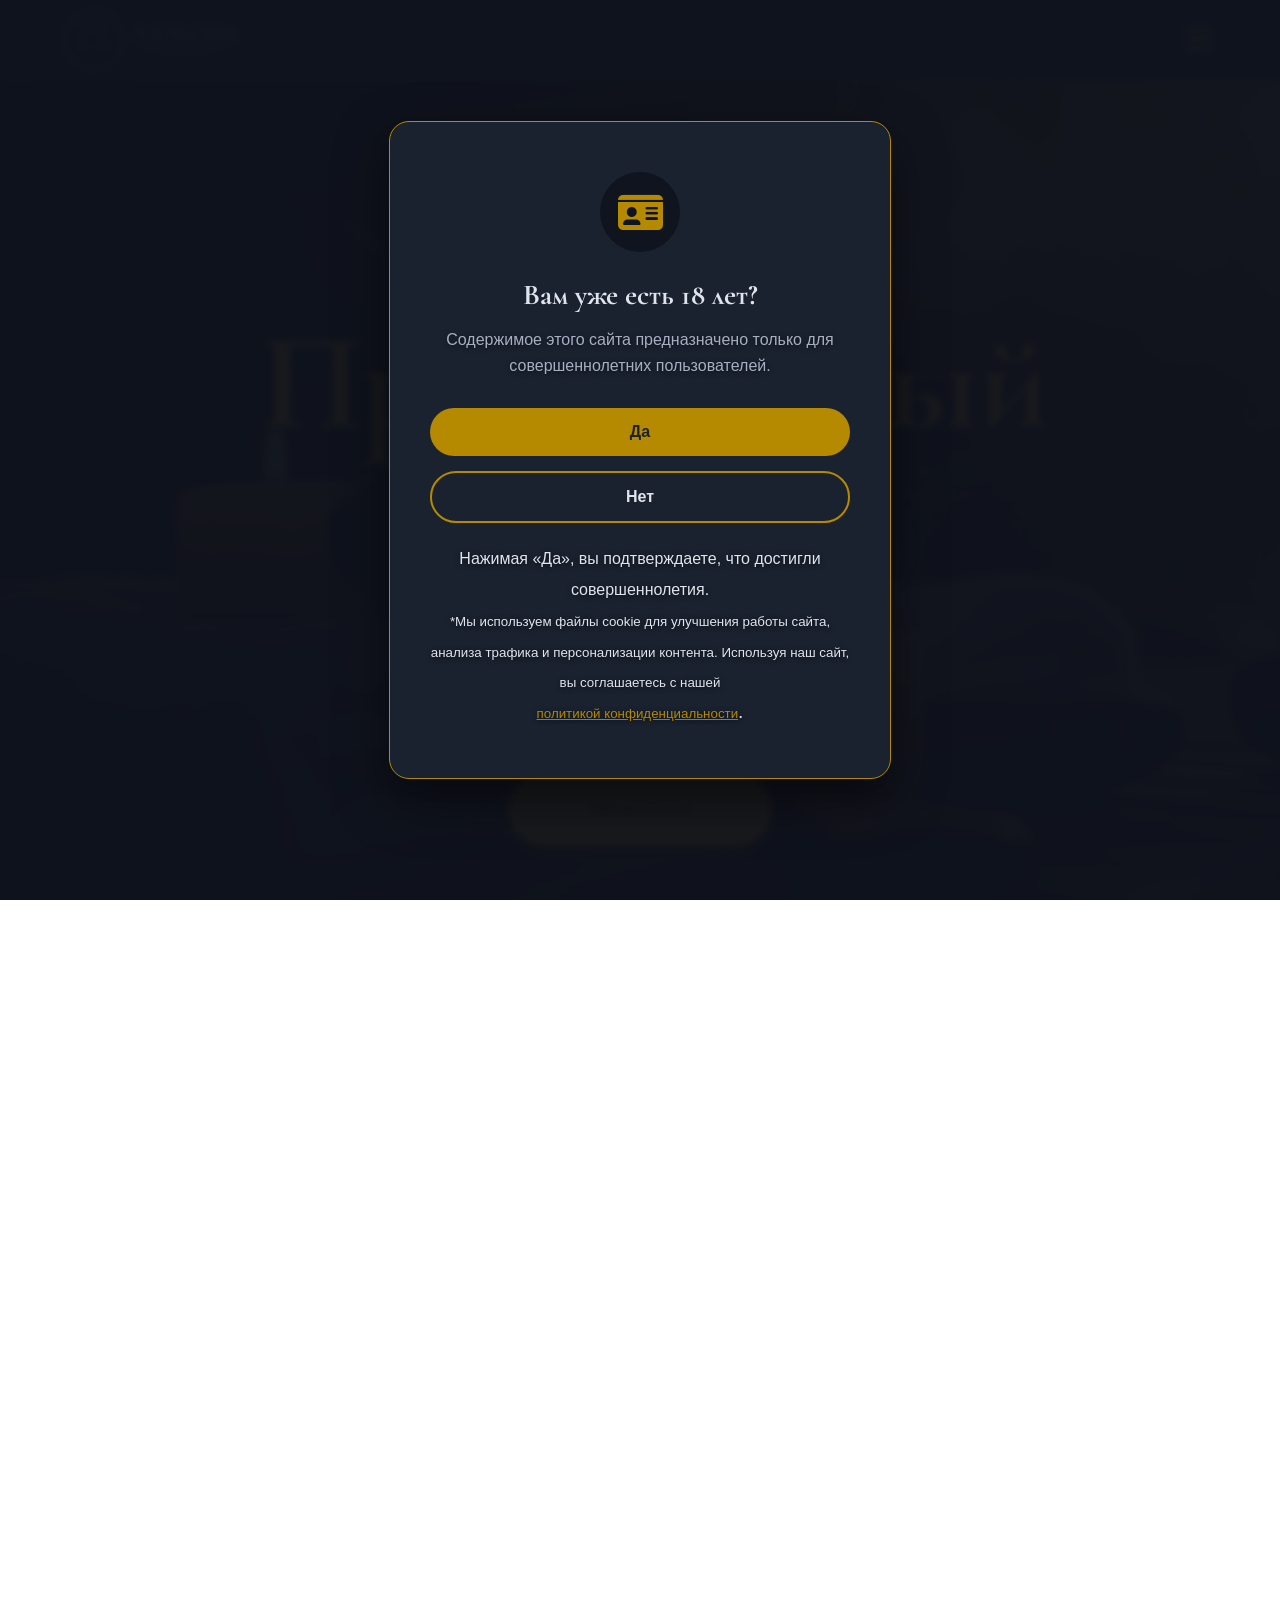
==== commit b96eac06: "Исправлен недочет с кнопкой в хедере" ====
--- a/index.html
+++ b/index.html
@@ -69,7 +69,7 @@
 						ВАШЕ ТЕЛО, НАША ЗАБОТА <br>
 						ИСКУССТВО ПРИКОСНОВЕНИЯ.
 					</p>
-					<button class="hero__btn send_btn">Попробовать</button>
+					<button class="hero__btn send_btn">Записаться</button>
 				</div>
 			</div>
 		</section>   
